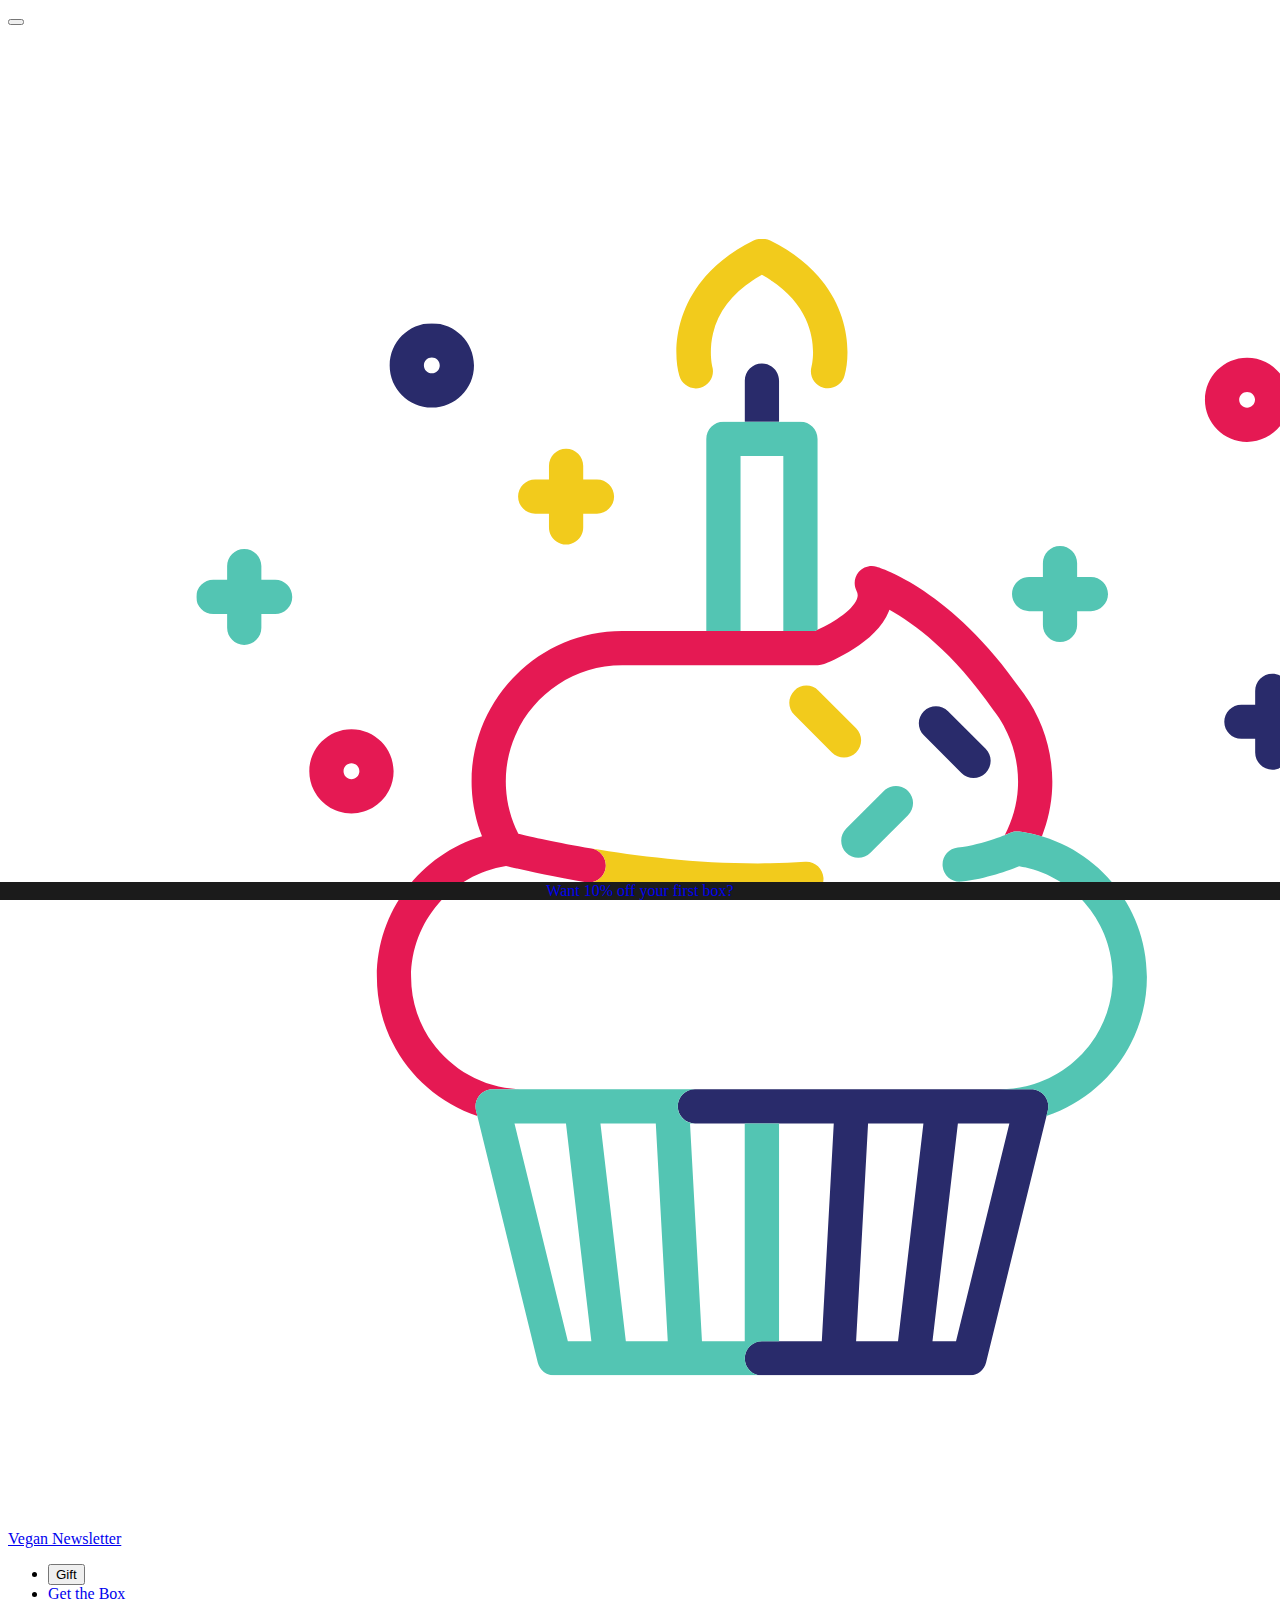
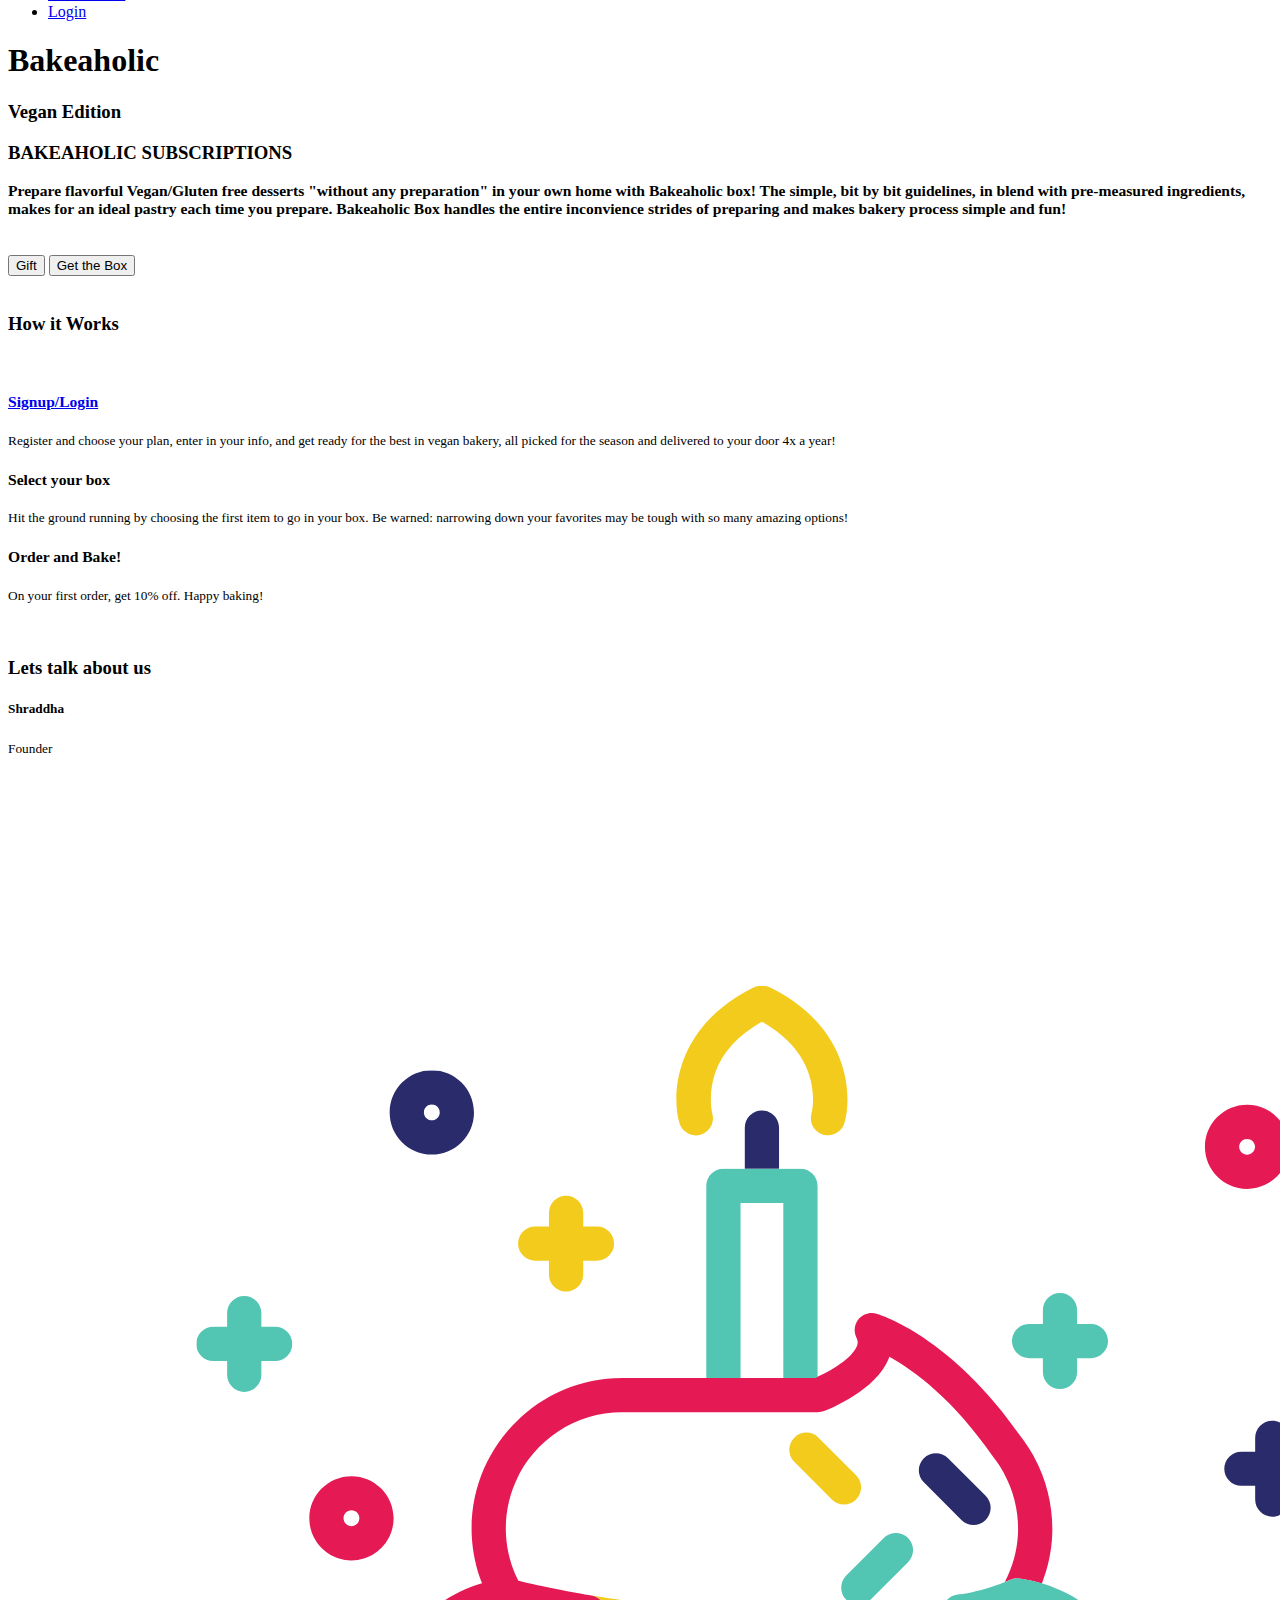
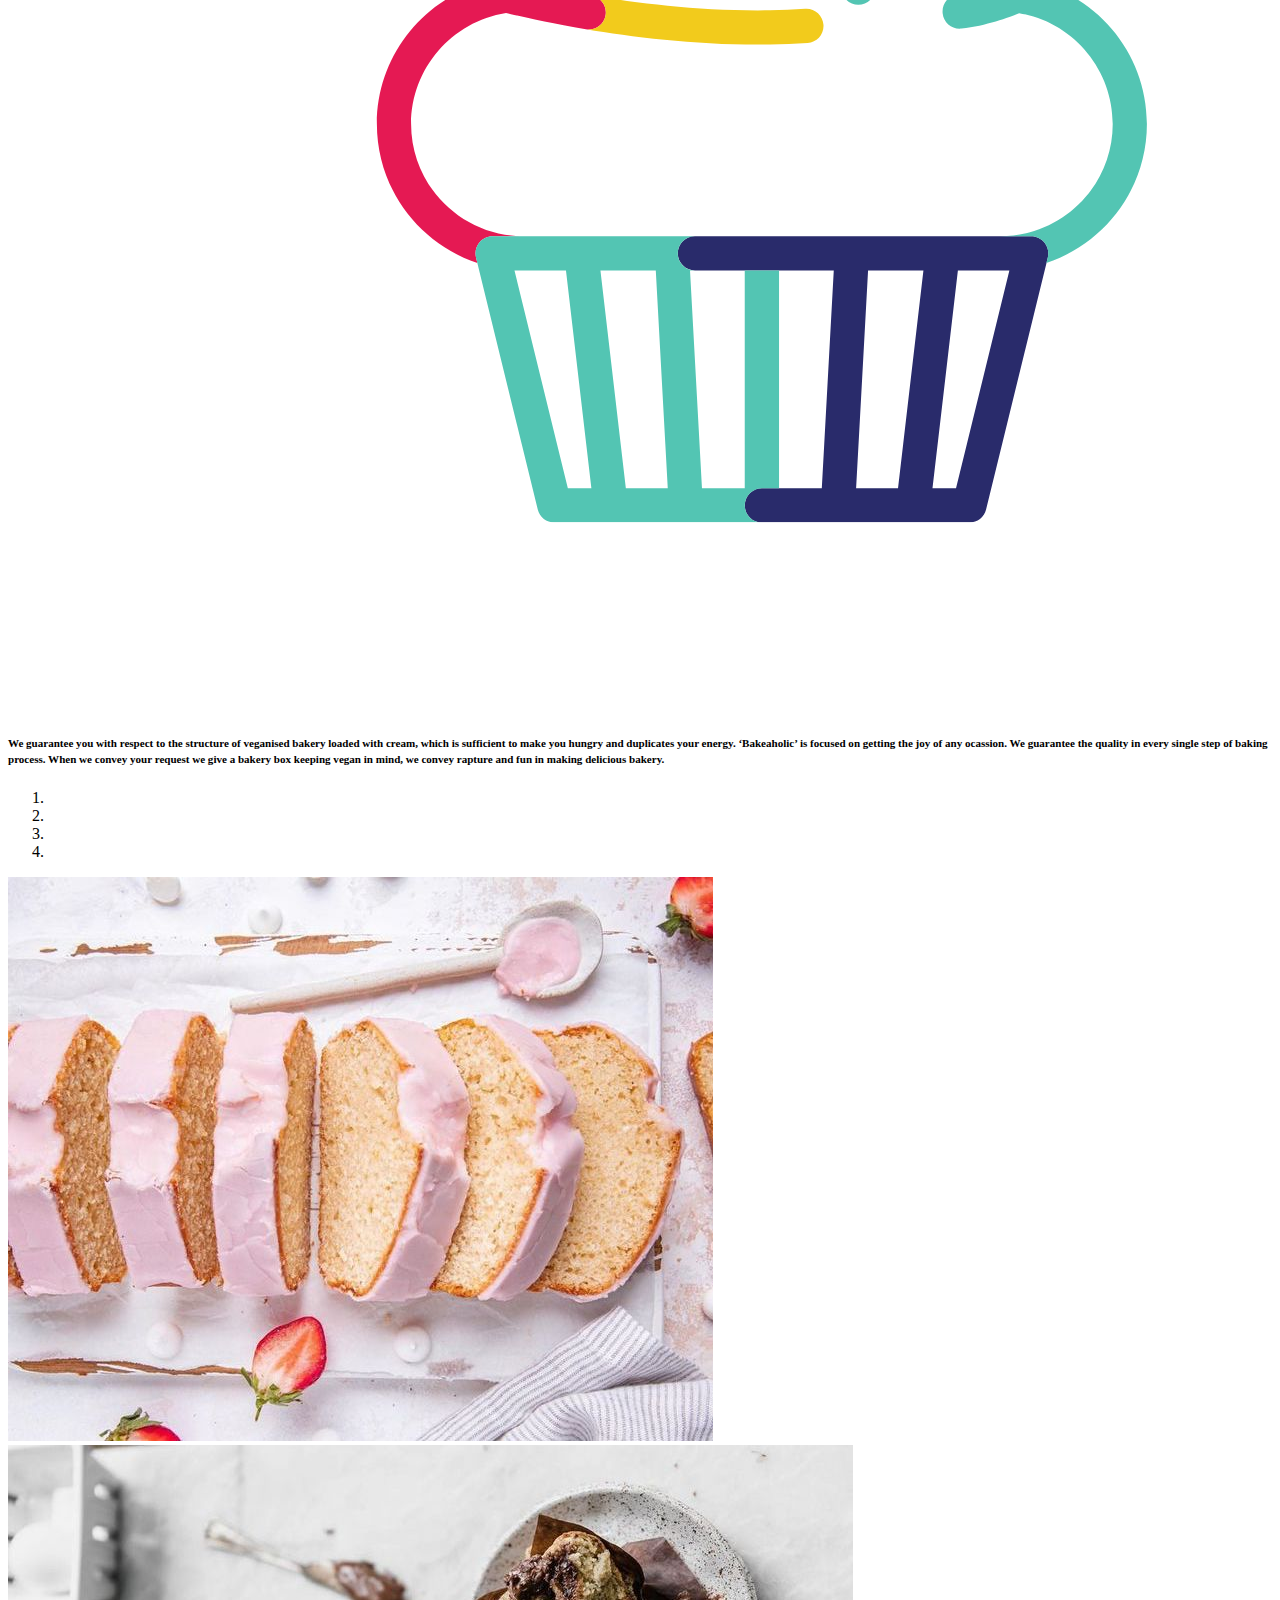
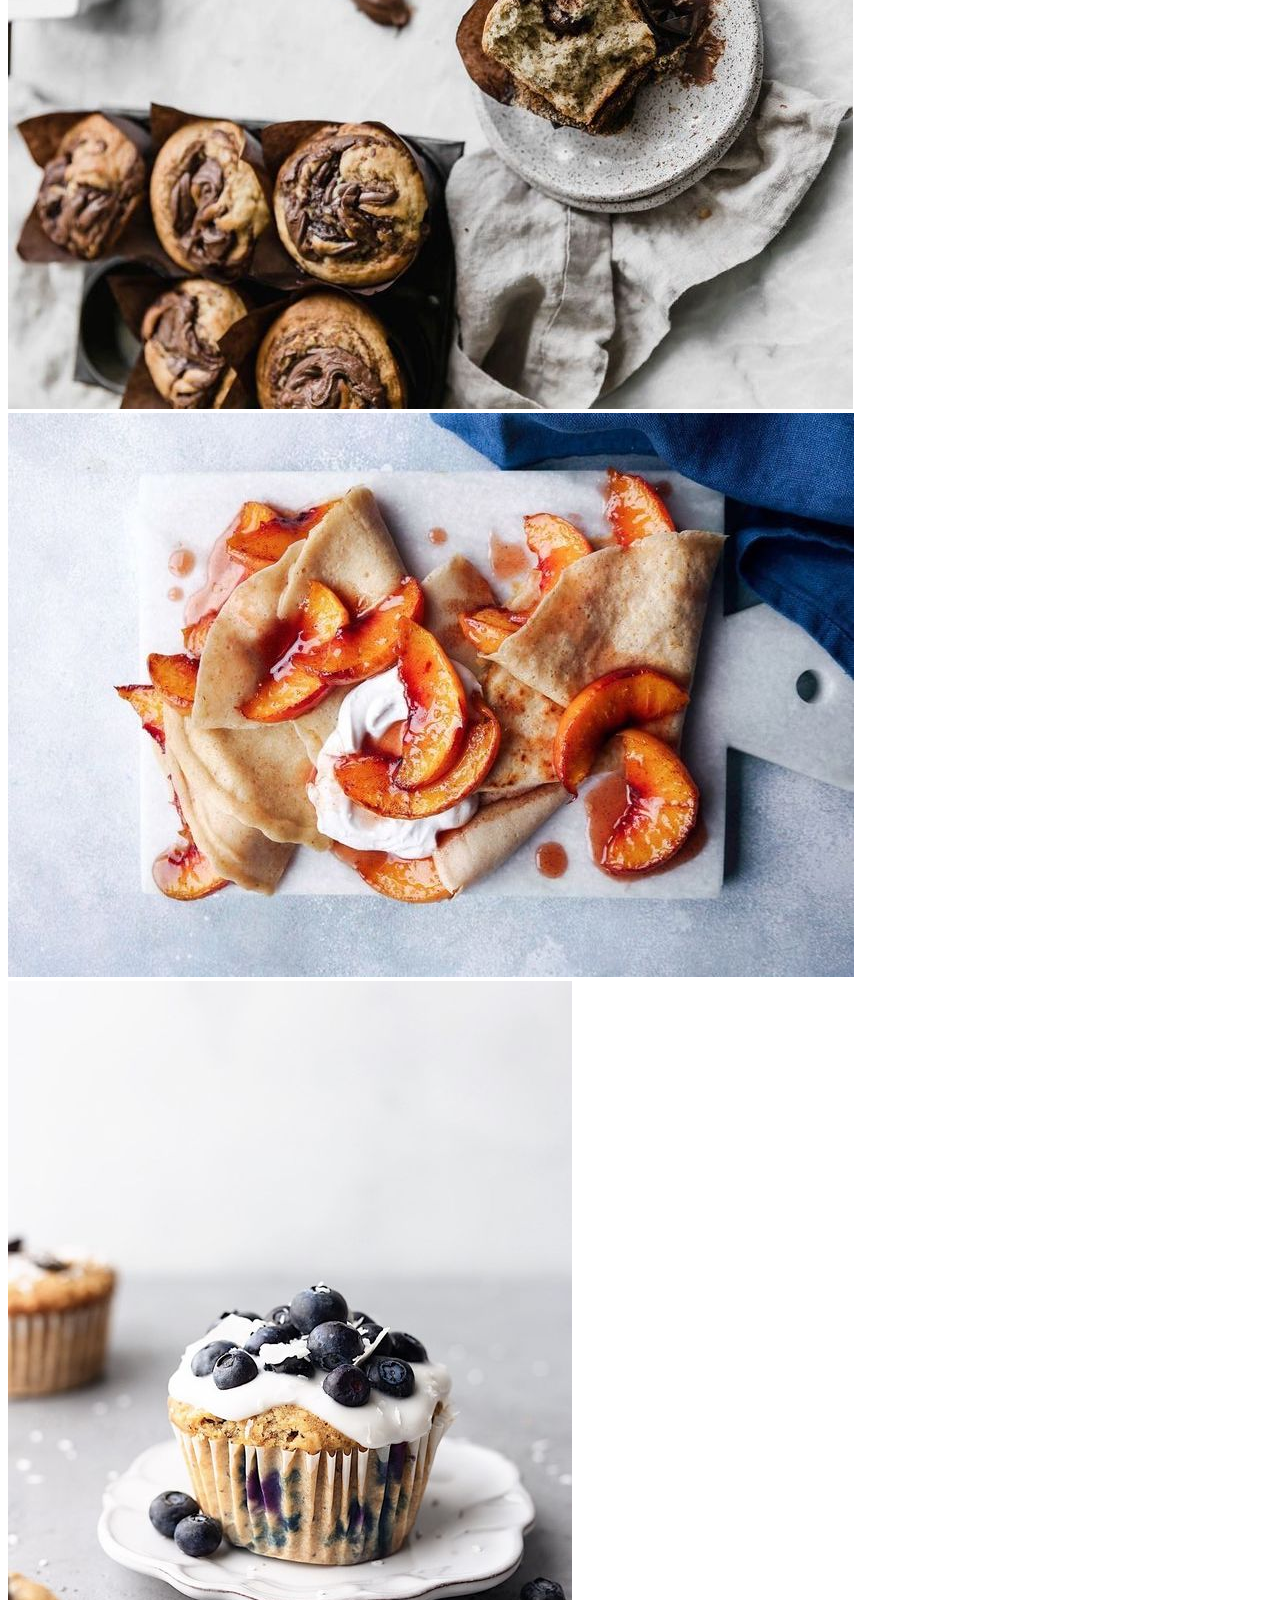
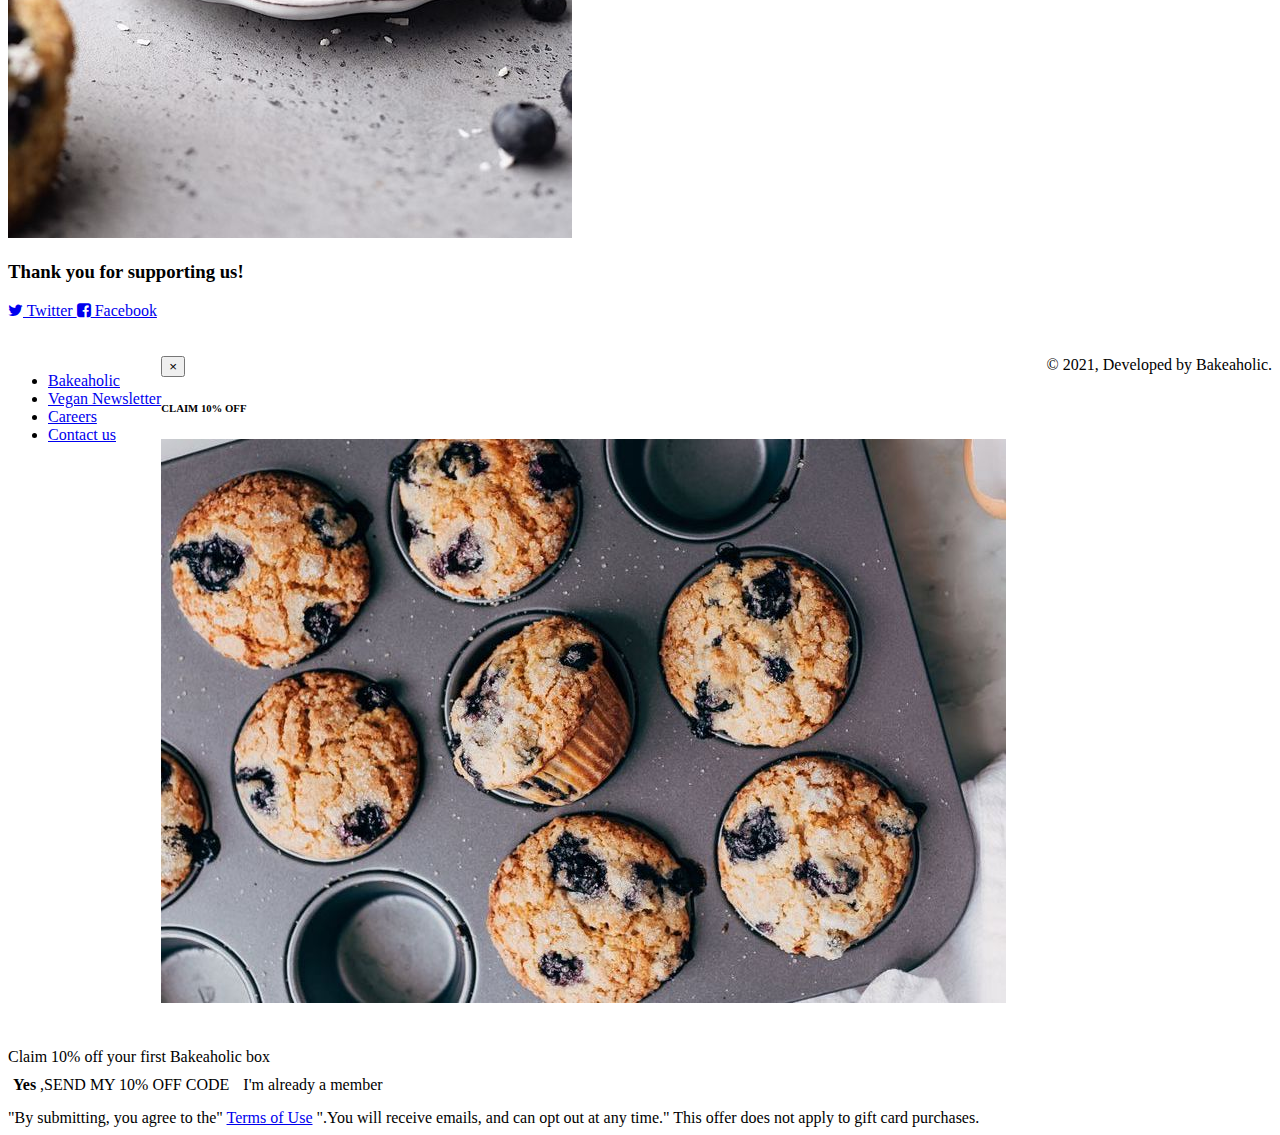
==== index.html @ 0c4b94f2 "files" ====
<!doctype html>
<html lang="en">
<head>
	<meta charset="utf-8" />

	<meta http-equiv="X-UA-Compatible" content="IE=edge,chrome=1" />

	<title>Bakeaholic</title>

	<meta content='width=device-width, initial-scale=1.0, maximum-scale=1.0, user-scalable=0' name='viewport' />
    <meta name="viewport" content="width=device-width" />

    <link href="../Home-page/bootstrap.css" rel="stylesheet" />
    <link href="../Home-page/bakeaholic-homepage.css" rel="stylesheet"/>
    <link href="../Home-page/demo.css" rel="stylesheet" />

    <!--     Fonts and icons     -->
    <link href="http://maxcdn.bootstrapcdn.com/font-awesome/4.2.0/css/font-awesome.min.css" rel="stylesheet">
    <link href='http://fonts.googleapis.com/css?family=Montserrat' rel='stylesheet' type='text/css'>
    <link href='http://fonts.googleapis.com/css?family=Open+Sans:400,300' rel='stylesheet' type='text/css'>

</head>
<body >
<nav class="navbar navbar-ct-transparent" role="navigation-demo" id="demo-navbar">
  <div class="container">
   
    <!-- Brand and toggle get grouped for better mobile display -->
    <div class="navbar-header">
      <button type="button" 
      
      class="navbar-toggle"  data-toggle="collapse" data-target="#navigation-example-2">
        <span class="sr-only">Toggle navigation</span>
        <span class="icon-bar"></span>
        <span class="icon-bar"></span>
        <span class="icon-bar"></span>
        
      </button>
      <a href="../bakeaholic/index_newsletter.html" >
    
           <div class="logo-container">
                <div class="logo">
                    <img src="../page-img/new_logo.png" alt="Bakeaholic Logo">
                </div>
                <div class="brand">
                    Vegan Newsletter
                </div>
            </div>
      </a>
    </div>

<!-- Collect the nav links, forms, and other content for toggling -->
    <div class="collapse navbar-collapse" id="navigation-example-2">
      <ul class="nav navbar-nav navbar-right">
          <li>
            <button href="#fakelink" class="btn btn-white">Gift</button>
          </li>
          <!-- <li>
            <a href="tutorial.html" class="btn btn-danger btn-simple">Tutorial</a>
          </li> -->
          <li>
            <a href="#fakellink" target="_blank" class="btn btn-danger btn-fill">Get the Box</a>
          </li>
          <li>
            <a href="../Login/register.html" class="btn btn-danger btn-simple ">Login</a>
          </li> 
       </ul>
    </div><!-- /.navbar-collapse -->
  </div><!-- /.container-->
</nav>


<div class="wrapper">
    <div class="demo-header demo-header-image">
            <div class="motto">
              <div class = "tittle container">
                <h1 class="title-uppercase">Bakeaholic</h1>
                <h3>Vegan Edition</h3>
            </div>
            </div>
    </div>

    <div class="main">
        <div class="section">
         <div class="container tim-container">
            <div class="tim-title">
                <h3>BAKEAHOLIC SUBSCRIPTIONS </h3>
            </div>
      

            <div id="buttons">
                    <div class="tim-title">
                      <h3>
                            <small> 
                              <p>
                                Prepare flavorful Vegan/Gluten free desserts "without any preparation" in your own home with Bakeaholic box! The simple, bit by bit guidelines, in blend with pre-measured ingredients, makes for an ideal pastry each time you prepare. Bakeaholic Box handles the entire inconvience strides of preparing and makes bakery process simple and fun!
                              </p>  </small> 
                        </h3>
                    </div>
                    <br>
                    <div class="container">
                            <button href="#fakelink" class="btn btn-white">Gift</button>
                            <button href="#fakelink" class="btn btn-fill btn-danger">Get the Box</button>
                          </div>
                  <br>
                    <div class="tim-title">
                        <h3>How it Works</h3>
                        <br>
                        <div class="how-steps container row">
                          <div class="how-step col-sm-8">
                              <div class="how-step1 howStepRegister"></div>
                              <h3> <small> <a class="login-link" href= "../Login/register.html">Signup/Login </a></small></h3>
                              <p> <small>
                            Register and choose your plan, enter in your info, and get ready for the best in vegan bakery, all picked for the season and delivered to your door 4x a year!
                              </small> </p>
                          </div>
                          <div class="how-step col-sm-8">
                              <div class="how-step2 howStepSelect"></div>
                              <h3> <small> Select your box </small></h3>
                              <p>
                                <small>
                            Hit the ground running by choosing the first item to go in your box. Be warned: narrowing down your favorites may be tough with so many amazing options!
                              </small>
                              </p>
                          </div>
                          <div class="how-step col-sm-8">
                              <div class="how-step3" id="howSteporder"></div>
                              <h3> <small> Order and Bake!</small></h3>
                              <p> <small>
                            On your first order, get 10% off. Happy baking!
                            </small>
                              </p>
                          </div>
    </div>
</div>
<br>
                     <div class="tim-title">
                        <h3>Lets talk about us</h3>
                    </div>
                    <div class=" container row">
                        <div class="col-xs-6  col-sm-3 col-md-2 col-md-offset-1">
                            <h5>Shraddha</h5>
                            <p class="text-center"> <small>Founder</small></p>
                            <img src="../page-img/new_logo.png" alt="Circle Image" class="img-circle img-no-padding img-responsive" >
                        </div>
                          <br clear="text-center">
                    </div>
                    <br>
                        <h5><small>We guarantee you with respect to the structure of veganised bakery loaded with cream, which is sufficient to make you hungry and duplicates your energy. ‘Bakeaholic’ is focused on getting the joy of any ocassion. We guarantee the quality in every single step of baking process. When we convey your request we give a bakery box keeping vegan in mind, we convey rapture and fun in making delicious bakery.</small></h5>
                        </div>
                    </div>
                    </div>
                    <div class="row">

                    </div>
                </div>
            </div>
        </div>
    </div> <!-- end main -->

    <div id="carousel">
        <div id="carousel-example-generic" class="carousel slide" data-ride="carousel">
        <div class="carousel slide" data-ride="carousel">

              <!-- Indicators -->
              <ol class="carousel-indicators">
                <li data-target="#carousel-example-generic" data-slide-to="0" class="active"></li>
                <li data-target="#carousel-example-generic" data-slide-to="1"></li>
                <li data-target="#carousel-example-generic" data-slide-to="2"></li>
                <li data-target="#carousel-example-generic" data-slide-to="3"></li>
              </ol>

              <!-- Wrapper for slides -->
              <div class="carousel-inner">
                <div class="item active">
                  <img src="../page-img/bake1.jpg" alt="Awesome Image">
                </div>
                <div class="item">
                  <img src="../page-img/bake2.jpg" alt="Awesome Image">
                </div>
                <div class="item">
                  <img src="../page-img/bake3.jpg" alt="Awesome Image">
                </div>
                <div class="item">
                  <img src="../page-img/bake5.jpg" alt="Awesome Image">
                </div>
                </div>
              
        </div>
    </div> <!-- end carousel -->

</div> <!-- end wrapper -->
                <div class="row sharing-area text-center">
                        <h3>Thank you for supporting us!</h3>
                        <a href="#" class="btn">
                            <i class="fa fa-twitter"></i>
                            Twitter
                        </a>
                        <a href="#" class="btn">
                            <i class="fa fa-facebook-square"></i>
                            Facebook
                       </a>
                       <br>
                       <br>
                </div>
            </div>
        </div>
    </div>
<br>
    <footer class="footer-demo section-dark">
    <div class="container">
        <nav class="pull-left">
            <ul>

                <li>
                    <a href="../Home-page/index.html">
                        Bakeaholic
                    </a>
                </li>
                <li>
                    <a href="../bakeaholic/index_newsletter.html">
                       Vegan Newsletter
                    </a>
                </li>
                <li>
                    <a href="../bakeaholic/about.html#career">
                        Careers
                    </a>
                </li>
                <li>
                  <a href="https://us1.list-manage.com/contact-form?u=476c5b2e8ae0ea8807f6688ec&form_id=edb6c39a6caf491627e9dfcc54cc8c6b">
                      Contact us
                  </a>
              </li>
            </ul>
        </nav>
        <div class="copyright pull-right">
            &copy; 2021, Developed by Bakeaholic.
        </div>
    </div>
</footer>
</div>
<!-- Modal -->

<div id="myModal" class="modal bakeaholic-modal" tabindex="-1" role="dialog"
style="padding-right: 15px;" >
<div class="modal-dialog" role="document">
  <div class= "modal-content vertical-align-center">
    <div class="modal-header">
      <button type="button" class="close" data-dismiss="modal">&times;</button>
      <h6>
        <span id ="modal-title"> CLAIM 10% OFF</span>
      </h6>
    </div>
    <div class="modal-body" style="padding: 0; padding-bottom: 15px;">
    <img id="modal-thumbnail-entry" class="modal-thumbnail" src="../page-img/modal_img.jpg"
    style="margin-bottom: 10px; display: none;" alt="CLAIM 10% OFF" 
    loading="lazy"> 
    <img class="modal-thumbnail-exit" class="modal-thumbnail" src="../page-img/modal_img.jpg"
    style="margin-bottom: 25px;" alt="CLAIM 10% OFF" loading="lazy"> 
    <p id="modal-description" style="margin-bottom: 10px;">Claim 10% off your first Bakeaholic box </p>
   <p id="modal-error" class="text-danger" style="display: none;"></p>
  <input id="email-input" type="text" name="email" placeholder="email address" style="width: 75%; margin: 5px; 
  display: none;">
      
  </input>
    <div>
      <a class="btn btn-primary" id="modal-entry-join" style="display: none; width: 75%; margin: 5px;">
      JOIN FOR FREE</a>
    </div>
    <a id="modal-entry-no" class="light-gray" style="display: none; margin: 10px; font-size: 13px;" 
    href="../Login/signup.html" >Just take me to the site</a>
    <a class="btn btn-primary" id="modal-exit-yes" style="margin: 5px;">
    <strong>Yes</strong>
    ,SEND MY 10% OFF CODE
  </a>
    <a class="btn btn-primary" id="modal-exit-no" style="margin: 5px;"> I'm already a member</a>
    <a class="btn btn-primary" id="modal-exit-submit" style="width: 75%; margin: 5px; display: none;">GET MY 10% OFF CODE</a>
     <a class="btn btn-primary" id="modal-exit-continue" style="display: none; margin: 5px;"> CONTINUE</a>
     <a class="btn btn-primary" id="modal-exit-sign-in" style="display: none; margin: 5px;" href="../Login/register.html">
    LOG IN</a>
</div>
<div class="modal-footer">
  "By submitting, you agree to the" 
  <a href="#fake" target="_blank" style="text-decoration: underline;">
  Terms of Use</a> 
  ".You will receive emails, and can opt out at any time."
  <span style="white-space: nowrap;">This offer does not apply to gift card purchases.</span>
</div>
  </div>
</div>
</div>
<div id="footer-discount" style="position: fixed; bottom: 0px; left: 0px; right: 0px; background-color: rgb(27, 27, 27); text-align: center;">  
  <a href="#myModal" id="footer-discount-link" class="white-link" style="width: 100%; height: 100%; text-decoration: none;">Want 10% off your first box?</a>
  
</div>
<script>
  // Get the modal
var modal = document.getElementById("myModal");

// Get the button that opens the modal
var btn = document.getElementById("footer-discount");

// Get the <span> element that closes the modal
var span = document.getElementsByClassName("close")[0];

// When the user clicks the button, open the modal 
btn.onclick = function() {
  modal.style.display = "block";
}

// When the user clicks on <span> (x), close the modal
span.onclick = function() {
  modal.style.display = "none";
}

// When the user clicks anywhere outside of the modal, close it
window.onclick = function(event) {
  if (event.target == modal) {
    modal.style.display = "none";
  }
}
</script>
</script>
</body>

  <script src="../js/jquery-1.10.2.js" type="text/javascript"></script>
	<script src="../js/jquery-ui-1.10.4.custom.min.js" type="text/javascript"></script>

	<script src="..js/bootstrap.js" type="text/javascript"></script>

	<!--  Plugins -->
  
	<script src="../js/bakeaholic-checkbox.js"></script>
	<script src="../js/bakeaholic-radio.js"></script>
	<script src="../js/bootstrap-select.js"></script>
	<script src="../js/bootstrap-datepicker.js"></script>

	<script src="../js/bakeaholic.js"></script>
</html>
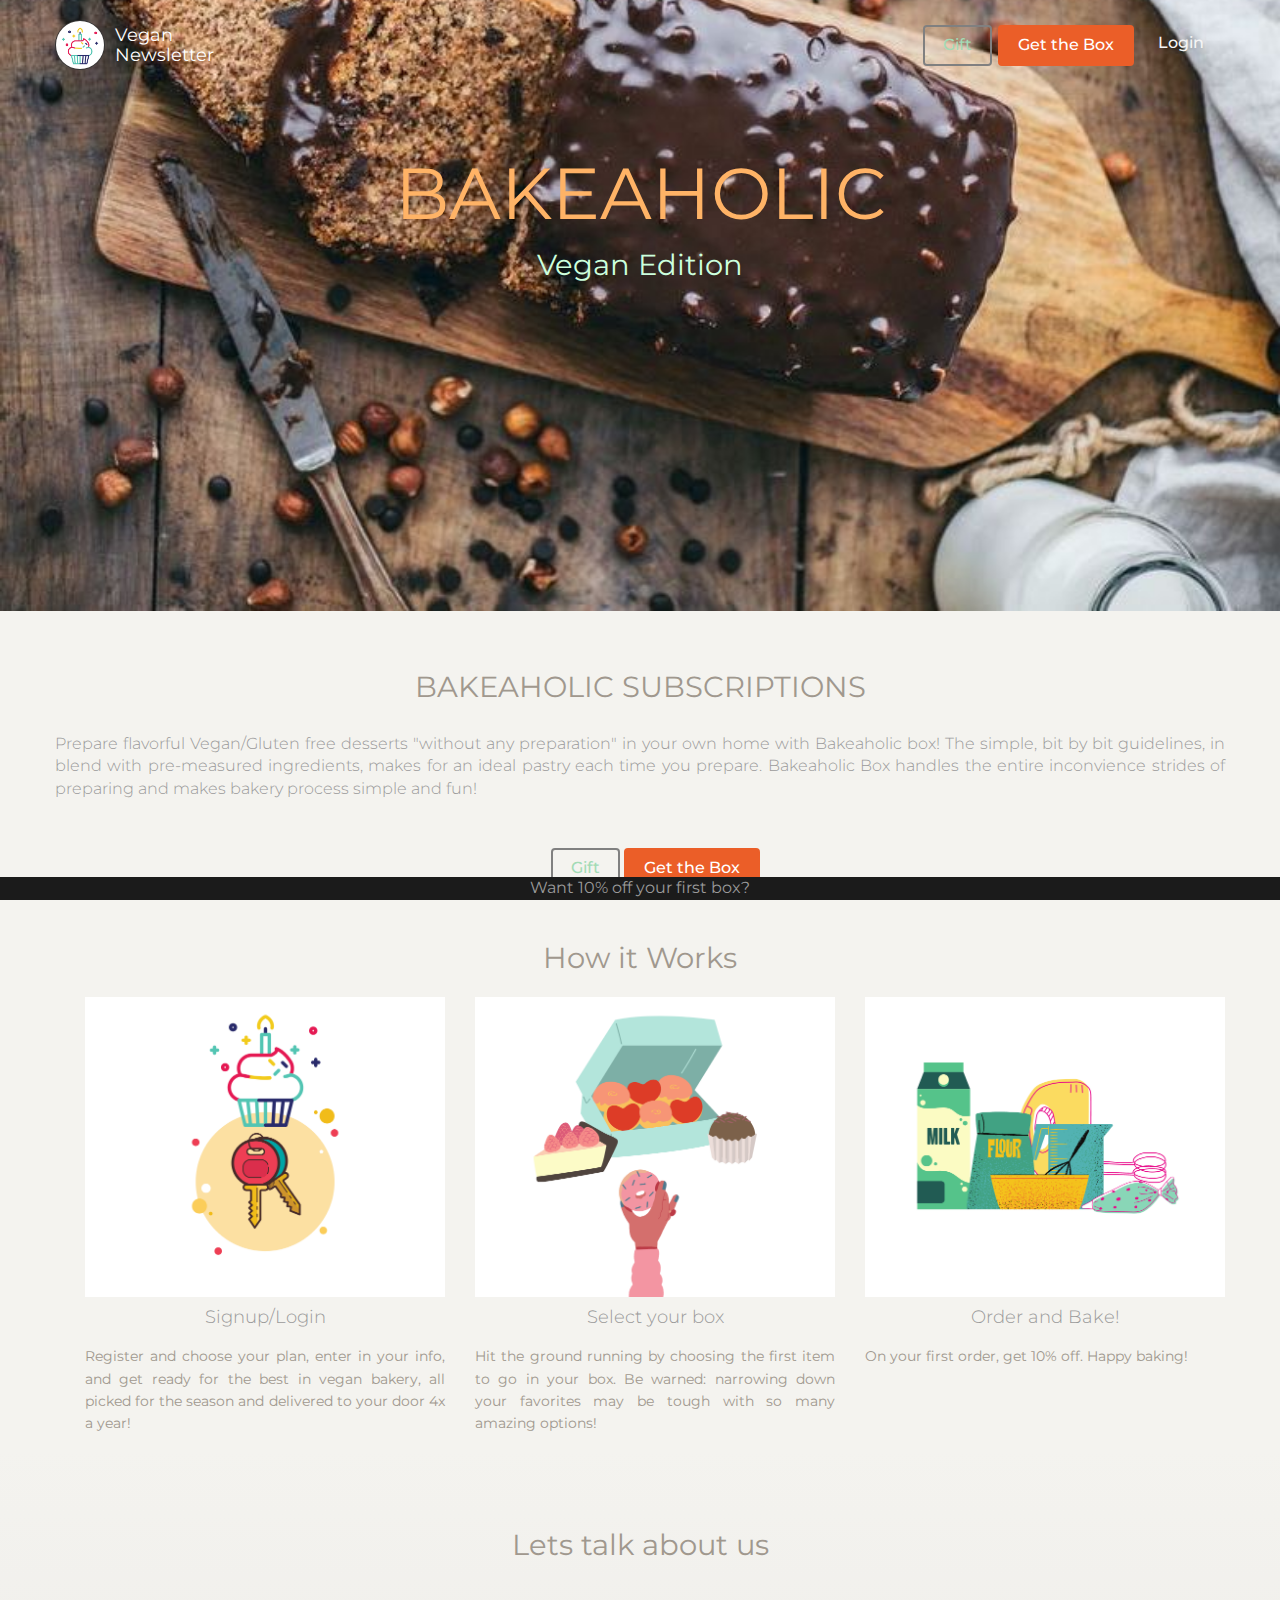
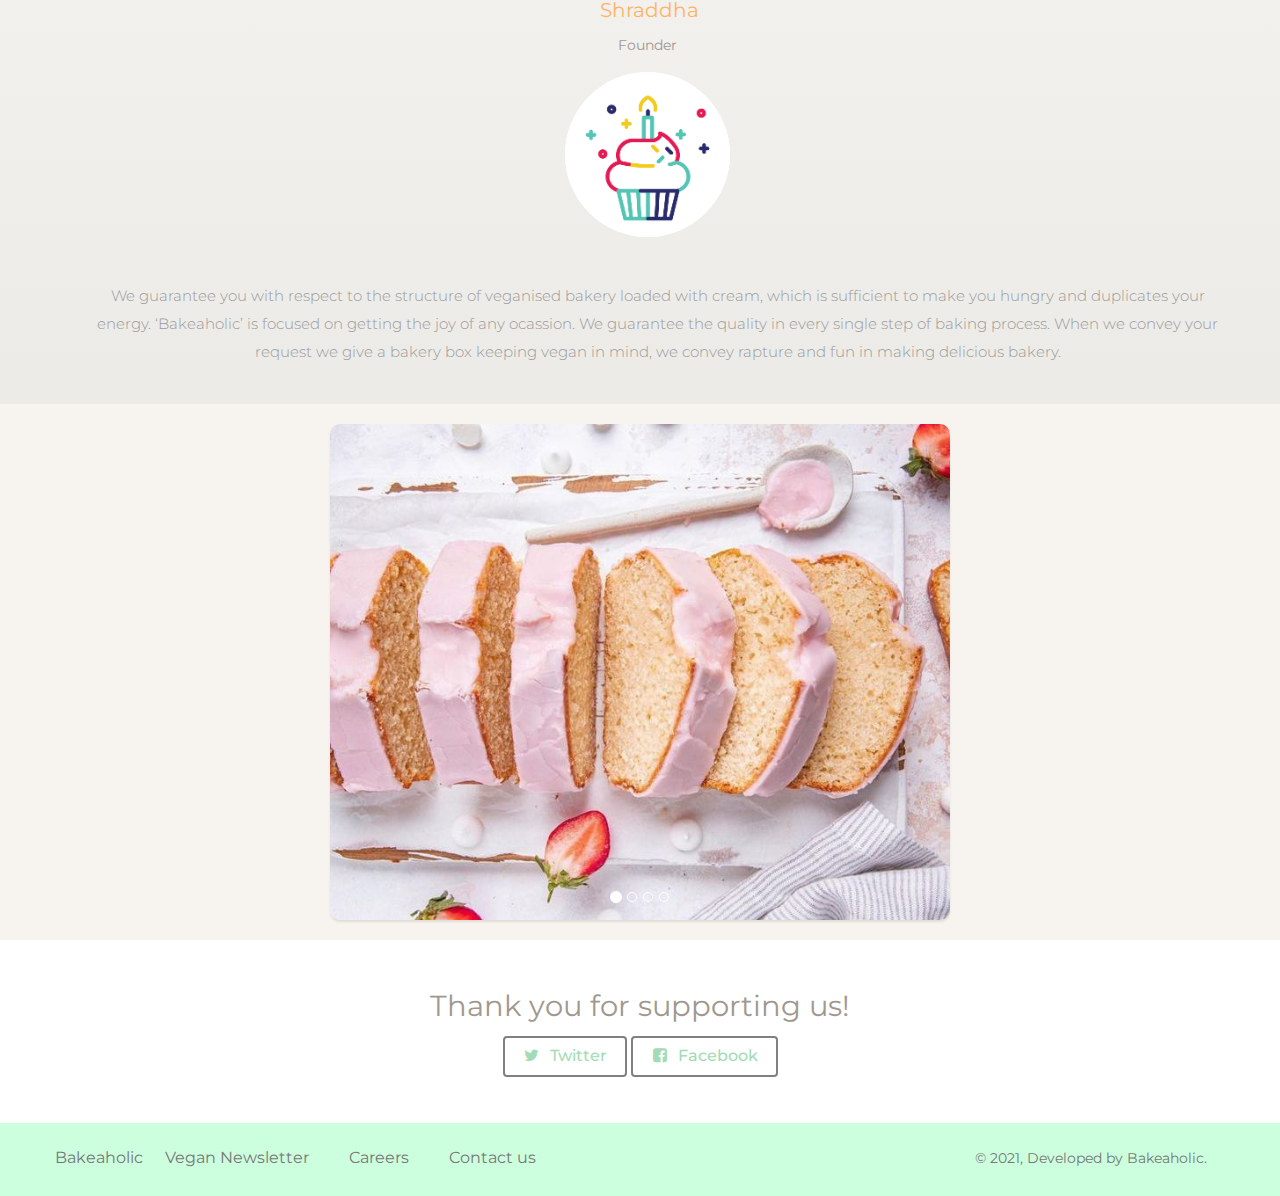
==== commit 0617cac1: "edited css link" ====
--- a/index.html
+++ b/index.html
@@ -10,9 +10,9 @@
 	<meta content='width=device-width, initial-scale=1.0, maximum-scale=1.0, user-scalable=0' name='viewport' />
     <meta name="viewport" content="width=device-width" />
 
-    <link href="../Home-page/bootstrap.css" rel="stylesheet" />
-    <link href="../Home-page/bakeaholic-homepage.css" rel="stylesheet"/>
-    <link href="../Home-page/demo.css" rel="stylesheet" />
+    <link href="../bootstrap.css" rel="stylesheet" />
+    <link href="../bakeaholic-homepage.css" rel="stylesheet"/>
+    <link href="../demo.css" rel="stylesheet" />
 
     <!--     Fonts and icons     -->
     <link href="http://maxcdn.bootstrapcdn.com/font-awesome/4.2.0/css/font-awesome.min.css" rel="stylesheet">
--- a/bakeaholic-homepage.css
+++ b/bakeaholic-homepage.css
@@ -0,0 +1,2703 @@
+
+h1, .h1, h2, .h2, h3, .h3, h4, .h4, h5, .h5, h6, .h6, p, .navbar, .brand, a, .td-name, td {
+  -moz-osx-font-smoothing: grayscale;
+  -webkit-font-smoothing: antialiased;
+  font-family: 'Montserrat', "Helvetica", Arial, sans-serif; }
+
+h1, .h1, h2, .h2, h3, .h3, h4, .h4 {
+  font-weight: 400;
+  margin: 30px 0 15px; }
+
+h1, .h1 {
+  font-size: 4.5em; }
+
+h2, .h2 {
+  font-size: 3em;
+  text-align: center; }
+
+h3, .h3 {
+  font-size: 1.825em;
+  margin: auto;
+  text-align: center right;
+  
+  
+}
+
+
+
+
+.how-step1 {
+  background-image: url(../page-img/login.png);
+}
+
+.how-step2 {
+  background-image: url(../page-img/selection.png);
+}
+
+.how-step3 {
+  background-image: url(../page-img/order.png);
+}
+
+h4, .h4 {
+  font-size: 1.5em;
+  font-weight: 600;
+  line-height: 1.2em; 
+}
+
+
+h5, .h5 {
+  font-size: 1.25em;
+  font-weight: 400;
+  line-height: 1.4em;
+  color: #ffb366;
+  float: left; 
+  padding-left: 35px;
+  
+ 
+}
+
+img, h5 small {
+align-items: flex-start;
+  
+}
+
+h5 small {
+  width: 45%;
+  text-align: center;
+}
+
+h6, .h6 {
+  font-size: 0.9em;
+  font-weight: 600;
+  text-transform: uppercase; }
+
+p {
+  font-size: 16px;
+  line-height: 1.4em;
+  text-align: justify; }
+
+h1 small, h2 small, h3 small, h4 small, h5 small, h6 small, .h1 small, .h2 small, .h3 small, .h4 small, .h5 small, .h6 small, h1 .small, h2 .small, h3 .small, h4 .small, h5 .small, h6 .small, .h1 .small, .h2 .small, .h3 .small, .h4 .small, .h5 .small, .h6 .small {
+  color: #9A9A9A;
+  font-weight: 300;
+  line-height: 1.4em; }
+
+h5 small {
+  margin : auto;
+  text-align : center;  
+
+}
+
+h1 small, h2 small, h3 small, h1 .small, h2 .small, h3 .small {
+  font-size: 60%; }
+
+.title-uppercase {
+  text-transform: uppercase;
+  margin-top: 20px;
+  cursor: pointer;
+  
+ }
+
+blockquote {
+  font-style: italic; }
+
+blockquote small {
+  font-style: normal; }
+
+.text-muted {
+  color: #DDDDDD;
+ }
+
+.text-danger, .text-danger:hover {
+  color: #B33C12 !important; 
+ }
+
+.glyphicon {
+  line-height: 1; }
+
+/*     General overwrite     */
+body {
+  color: #a0988e;
+  font-size: 16px;
+  font-family: 'Montserrat', "Helvetica", Arial, sans-serif; }
+
+a {
+  color:#9A9A9A ;
+  -webkit-transition: all 150ms linear;
+  -moz-transition: all 150ms linear;
+  -o-transition: all 150ms linear;
+  -ms-transition: all 150ms linear;
+  transition: all 150ms linear; 
+ 
+}
+
+  a:hover, a:focus {
+    color: #a3dbb6;
+    text-decoration: none;
+   }
+
+hr {
+  border-color: #F1EAE0; }
+
+.icon {
+  fill: #66615b; }
+
+.fa-base {
+  font-size: 1.25em !important; }
+
+a:focus, a:active,
+button::-moz-focus-inner,
+input[type="reset"]::-moz-focus-inner,
+input[type="button"]::-moz-focus-inner,
+input[type="submit"]::-moz-focus-inner,
+select::-moz-focus-inner,
+input[type="file"] > input[type="button"]::-moz-focus-inner {
+  outline: 0; }
+
+.ui-slider-handle:focus,
+.navbar-toggle {
+  outline: 0 !important; }
+
+/*           Animations              */
+.form-control,
+.input-group-addon,
+.tagsinput,
+.navbar,
+.navbar .alert {
+  -webkit-transition: all 300ms linear;
+  -moz-transition: all 300ms linear;
+  -o-transition: all 300ms linear;
+  -ms-transition: all 300ms linear;
+  transition: all 300ms linear; }
+
+.tagsinput .tag,
+.tagsinput-remove-link,
+.filter,
+.btn-hover,
+[data-toggle="collapse"] i {
+  -webkit-transition: all 150ms linear;
+  -moz-transition: all 150ms linear;
+  -o-transition: all 150ms linear;
+  -ms-transition: all 150ms linear;
+  transition: all 150ms linear; }
+
+.btn-morphing .fa,
+.btn-morphing .circle,
+.gsdk-collapse {
+  -webkit-transition: all 300ms linear;
+  -moz-transition: all 300ms linear;
+  -o-transition: all 300ms linear;
+  -ms-transition: all 300ms linear;
+  transition: all 300ms linear; }
+
+.fa {
+  width: 18px;
+  text-align: center; }
+
+.margin-top {
+  margin-top: 50px; }
+
+/*       CT colors          */
+.ct-blue,
+.checkbox-blue.checkbox.checked .second-icon,
+.checkbox-blue.checkbox.checked,
+.radio-blue.radio.checked .second-icon,
+.radio-blue.radio.checked {
+  color: #7A9E9F; }
+
+.ct-azure,
+.checkbox-azure.checkbox.checked .second-icon,
+.radio-azure.radio.checked .second-icon,
+.checkbox-azure.checkbox.checked,
+.radio-azure.radio.checked {
+  color: #68B3C8; }
+
+.ct-green,
+.checkbox-green.checkbox.checked .second-icon,
+.radio-green.radio.checked .second-icon,
+.checkbox-green.checkbox.checked,
+.radio-green.radio.checked {
+  color: #7AC29A; }
+
+.ct-orange,
+.checkbox-orange.checkbox.checked .second-icon,
+.radio-orange.radio.checked .second-icon,
+.checkbox-orange.checkbox.checked,
+.radio-orange.radio.checked {
+  color: #F3BB45; }
+
+.ct-red,
+.checkbox-red.checkbox.checked .second-icon,
+.radio-red.radio.checked .second-icon,
+.checkbox-red.checkbox.checked,
+.radio-red.radio.checked {
+  color: #EB5E28; }
+
+input.ct-blue + span.switch-left,
+input.ct-blue + span + label + span.switch-right {
+  background-color: #7A9E9F; }
+
+input.ct-azure + span.switch-left,
+input.ct-azure + span + label + span.switch-right {
+  background-color: #68B3C8; }
+
+input.ct-green + span.switch-left,
+input.ct-green + span + label + span.switch-right {
+  background-color: #7AC29A; }
+
+input.ct-orange + span.switch-left,
+input.ct-orange + span + label + span.switch-right {
+  background-color: #F3BB45; }
+
+input.ct-red + span.switch-left,
+input.ct-red + span + label + span.switch-right {
+  background-color: #EB5E28; }
+
+.btn,
+.navbar .navbar-nav > li > a.btn {
+  box-sizing: border-box;
+  border-width: 2px;
+  background-color: transparent;
+  font-size: 16px;
+  font-weight: 500;
+  padding: 7px 18px;
+  border-color: grey;
+  color: #a3dbb6;
+  -webkit-transition: all 150ms linear;
+  -moz-transition: all 150ms linear;
+  -o-transition: all 150ms linear;
+  -ms-transition: all 150ms linear;
+  transition: all 150ms linear; }
+  .btn:hover, .btn:focus, .btn:active, .btn.active, .open > .btn.dropdown-toggle,
+  .navbar .navbar-nav > li > a.btn:hover,
+  .navbar .navbar-nav > li > a.btn:focus,
+  .navbar .navbar-nav > li > a.btn:active,
+  .navbar .navbar-nav > li > a.btn.active, .open >
+  .navbar .navbar-nav > li > a.btn.dropdown-toggle {
+    background-color: #66615B;
+    color: rgba(255, 255, 255, 0.7);
+    border-color: #66615B; }
+    .btn:hover .caret, .btn:focus .caret, .btn:active .caret, .btn.active .caret, .open > .btn.dropdown-toggle .caret,
+    .navbar .navbar-nav > li > a.btn:hover .caret,
+    .navbar .navbar-nav > li > a.btn:focus .caret,
+    .navbar .navbar-nav > li > a.btn:active .caret,
+    .navbar .navbar-nav > li > a.btn.active .caret, .open >
+    .navbar .navbar-nav > li > a.btn.dropdown-toggle .caret {
+      border-top-color: rgba(255, 255, 255, 0.7); }
+  .btn.disabled, .btn.disabled:hover, .btn.disabled:focus, .btn.disabled.focus, .btn.disabled:active, .btn.disabled.active, .btn:disabled, .btn:disabled:hover, .btn:disabled:focus, .btn:disabled.focus, .btn:disabled:active, .btn:disabled.active, .btn[disabled], .btn[disabled]:hover, .btn[disabled]:focus, .btn[disabled].focus, .btn[disabled]:active, .btn[disabled].active, fieldset[disabled] .btn, fieldset[disabled] .btn:hover, fieldset[disabled] .btn:focus, fieldset[disabled] .btn.focus, fieldset[disabled] .btn:active, fieldset[disabled] .btn.active,
+  .navbar .navbar-nav > li > a.btn.disabled,
+  .navbar .navbar-nav > li > a.btn.disabled:hover,
+  .navbar .navbar-nav > li > a.btn.disabled:focus,
+  .navbar .navbar-nav > li > a.btn.disabled.focus,
+  .navbar .navbar-nav > li > a.btn.disabled:active,
+  .navbar .navbar-nav > li > a.btn.disabled.active,
+  .navbar .navbar-nav > li > a.btn:disabled,
+  .navbar .navbar-nav > li > a.btn:disabled:hover,
+  .navbar .navbar-nav > li > a.btn:disabled:focus,
+  .navbar .navbar-nav > li > a.btn:disabled.focus,
+  .navbar .navbar-nav > li > a.btn:disabled:active,
+  .navbar .navbar-nav > li > a.btn:disabled.active,
+  .navbar .navbar-nav > li > a.btn[disabled],
+  .navbar .navbar-nav > li > a.btn[disabled]:hover,
+  .navbar .navbar-nav > li > a.btn[disabled]:focus,
+  .navbar .navbar-nav > li > a.btn[disabled].focus,
+  .navbar .navbar-nav > li > a.btn[disabled]:active,
+  .navbar .navbar-nav > li > a.btn[disabled].active, fieldset[disabled]
+  .navbar .navbar-nav > li > a.btn, fieldset[disabled]
+  .navbar .navbar-nav > li > a.btn:hover, fieldset[disabled]
+  .navbar .navbar-nav > li > a.btn:focus, fieldset[disabled]
+  .navbar .navbar-nav > li > a.btn.focus, fieldset[disabled]
+  .navbar .navbar-nav > li > a.btn:active, fieldset[disabled]
+  .navbar .navbar-nav > li > a.btn.active {
+    background-color: transparent;
+    border-color: #66615B; }
+  .btn.btn-fill,
+  .navbar .navbar-nav > li > a.btn.btn-fill {
+    color: #FFFFFF;
+    background-color: #66615B;
+    opacity: 1;
+    filter: alpha(opacity=100); }
+    .btn.btn-fill:hover, .btn.btn-fill:focus, .btn.btn-fill:active, .btn.btn-fill.active, .open > .btn.btn-fill.dropdown-toggle,
+    .navbar .navbar-nav > li > a.btn.btn-fill:hover,
+    .navbar .navbar-nav > li > a.btn.btn-fill:focus,
+    .navbar .navbar-nav > li > a.btn.btn-fill:active,
+    .navbar .navbar-nav > li > a.btn.btn-fill.active, .open >
+    .navbar .navbar-nav > li > a.btn.btn-fill.dropdown-toggle {
+      background-color: #403D39;
+      color: #FFFFFF;
+      border-color: #403D39; }
+    .btn.btn-fill .caret,
+    .navbar .navbar-nav > li > a.btn.btn-fill .caret {
+      border-top-color: #FFFFFF; }
+  .btn.btn-simple:hover, .btn.btn-simple:focus, .btn.btn-simple:active, .btn.btn-simple.active, .open > .btn.btn-simple.dropdown-toggle,
+  .navbar .navbar-nav > li > a.btn.btn-simple:hover,
+  .navbar .navbar-nav > li > a.btn.btn-simple:focus,
+  .navbar .navbar-nav > li > a.btn.btn-simple:active,
+  .navbar .navbar-nav > li > a.btn.btn-simple.active, .open >
+  .navbar .navbar-nav > li > a.btn.btn-simple.dropdown-toggle {
+    background-color: transparent;
+    color: #403D39; }
+  .btn.btn-simple .caret,
+  .navbar .navbar-nav > li > a.btn.btn-simple .caret {
+    border-top-color: #FFFFFF; }
+  .btn .caret,
+  .navbar .navbar-nav > li > a.btn .caret {
+    border-top-color: #66615B; }
+  .btn:hover, .btn:focus,
+  .navbar .navbar-nav > li > a.btn:hover,
+  .navbar .navbar-nav > li > a.btn:focus {
+    outline: 0 !important; }
+  .btn:active, .btn.active, .open > .btn.dropdown-toggle,
+  .navbar .navbar-nav > li > a.btn:active,
+  .navbar .navbar-nav > li > a.btn.active, .open >
+  .navbar .navbar-nav > li > a.btn.dropdown-toggle {
+    -webkit-box-shadow: none;
+    box-shadow: none;
+    outline: 0 !important; }
+  .btn.btn-icon,
+  .navbar .navbar-nav > li > a.btn.btn-icon {
+    padding: 7px; }
+  .btn i,
+  .navbar .navbar-nav > li > a.btn i {
+    margin-right: 5px; }
+
+.btn-group .btn + .btn,
+.btn-group .btn + .btn-group,
+.btn-group .btn-group + .btn,
+.btn-group .btn-group + .btn-group {
+  margin-left: -2px; }
+
+.navbar .navbar-nav > li > a.btn-primary, .btn-primary {
+  border-color: #a3dbb6;
+  color: #a3dbb6; }
+  .navbar .navbar-nav > li > a.btn-primary:hover, .navbar .navbar-nav > li > a.btn-primary:focus, .navbar .navbar-nav > li > a.btn-primary:active, .navbar .navbar-nav > li > a.btn-primary.active, .open > .navbar .navbar-nav > li > a.btn-primary.dropdown-toggle, .btn-primary:hover, .btn-primary:focus, .btn-primary:active, .btn-primary.active, .open > .btn-primary.dropdown-toggle {
+    background-color: #7A9E9F;
+    color: rgba(255, 255, 255, 0.7);
+    border-color: #7A9E9F; }
+    .navbar .navbar-nav > li > a.btn-primary:hover .caret, .navbar .navbar-nav > li > a.btn-primary:focus .caret, .navbar .navbar-nav > li > a.btn-primary:active .caret, .navbar .navbar-nav > li > a.btn-primary.active .caret, .open > .navbar .navbar-nav > li > a.btn-primary.dropdown-toggle .caret, .btn-primary:hover .caret, .btn-primary:focus .caret, .btn-primary:active .caret, .btn-primary.active .caret, .open > .btn-primary.dropdown-toggle .caret {
+      border-top-color: rgba(255, 255, 255, 0.7); }
+  .navbar .navbar-nav > li > a.btn-primary.disabled, .navbar .navbar-nav > li > a.btn-primary.disabled:hover, .navbar .navbar-nav > li > a.btn-primary.disabled:focus, .navbar .navbar-nav > li > a.btn-primary.disabled.focus, .navbar .navbar-nav > li > a.btn-primary.disabled:active, .navbar .navbar-nav > li > a.btn-primary.disabled.active, .navbar .navbar-nav > li > a.btn-primary:disabled, .navbar .navbar-nav > li > a.btn-primary:disabled:hover, .navbar .navbar-nav > li > a.btn-primary:disabled:focus, .navbar .navbar-nav > li > a.btn-primary:disabled.focus, .navbar .navbar-nav > li > a.btn-primary:disabled:active, .navbar .navbar-nav > li > a.btn-primary:disabled.active, .navbar .navbar-nav > li > a.btn-primary[disabled], .navbar .navbar-nav > li > a.btn-primary[disabled]:hover, .navbar .navbar-nav > li > a.btn-primary[disabled]:focus, .navbar .navbar-nav > li > a.btn-primary[disabled].focus, .navbar .navbar-nav > li > a.btn-primary[disabled]:active, .navbar .navbar-nav > li > a.btn-primary[disabled].active, fieldset[disabled] .navbar .navbar-nav > li > a.btn-primary, fieldset[disabled] .navbar .navbar-nav > li > a.btn-primary:hover, fieldset[disabled] .navbar .navbar-nav > li > a.btn-primary:focus, fieldset[disabled] .navbar .navbar-nav > li > a.btn-primary.focus, fieldset[disabled] .navbar .navbar-nav > li > a.btn-primary:active, fieldset[disabled] .navbar .navbar-nav > li > a.btn-primary.active, .btn-primary.disabled, .btn-primary.disabled:hover, .btn-primary.disabled:focus, .btn-primary.disabled.focus, .btn-primary.disabled:active, .btn-primary.disabled.active, .btn-primary:disabled, .btn-primary:disabled:hover, .btn-primary:disabled:focus, .btn-primary:disabled.focus, .btn-primary:disabled:active, .btn-primary:disabled.active, .btn-primary[disabled], .btn-primary[disabled]:hover, .btn-primary[disabled]:focus, .btn-primary[disabled].focus, .btn-primary[disabled]:active, .btn-primary[disabled].active, fieldset[disabled] .btn-primary, fieldset[disabled] .btn-primary:hover, fieldset[disabled] .btn-primary:focus, fieldset[disabled] .btn-primary.focus, fieldset[disabled] .btn-primary:active, fieldset[disabled] .btn-primary.active {
+    background-color: transparent;
+    border-color: #7A9E9F; }
+  .navbar .navbar-nav > li > a.btn-primary.btn-fill, .btn-primary.btn-fill {
+    color: #FFFFFF;
+    background-color: #7A9E9F;
+    opacity: 1;
+    filter: alpha(opacity=100); }
+    .navbar .navbar-nav > li > a.btn-primary.btn-fill:hover, .navbar .navbar-nav > li > a.btn-primary.btn-fill:focus, .navbar .navbar-nav > li > a.btn-primary.btn-fill:active, .navbar .navbar-nav > li > a.btn-primary.btn-fill.active, .open > .navbar .navbar-nav > li > a.btn-primary.btn-fill.dropdown-toggle, .btn-primary.btn-fill:hover, .btn-primary.btn-fill:focus, .btn-primary.btn-fill:active, .btn-primary.btn-fill.active, .open > .btn-primary.btn-fill.dropdown-toggle {
+      background-color: #427C89;
+      color: #FFFFFF;
+      border-color: #427C89; }
+    .navbar .navbar-nav > li > a.btn-primary.btn-fill .caret, .btn-primary.btn-fill .caret {
+      border-top-color: #FFFFFF; }
+  .navbar .navbar-nav > li > a.btn-primary.btn-simple:hover, .navbar .navbar-nav > li > a.btn-primary.btn-simple:focus, .navbar .navbar-nav > li > a.btn-primary.btn-simple:active, .navbar .navbar-nav > li > a.btn-primary.btn-simple.active, .open > .navbar .navbar-nav > li > a.btn-primary.btn-simple.dropdown-toggle, .btn-primary.btn-simple:hover, .btn-primary.btn-simple:focus, .btn-primary.btn-simple:active, .btn-primary.btn-simple.active, .open > .btn-primary.btn-simple.dropdown-toggle {
+    background-color: transparent;
+    color: #427C89; }
+  .navbar .navbar-nav > li > a.btn-primary.btn-simple .caret, .btn-primary.btn-simple .caret {
+    border-top-color: #FFFFFF; }
+  .navbar .navbar-nav > li > a.btn-primary .caret, .btn-primary .caret {
+    border-top-color: #7A9E9F; }
+
+.navbar .navbar-nav > li > a.btn-success, .btn-success {
+  border-color: #7AC29A;
+  color: #7AC29A; }
+  .navbar .navbar-nav > li > a.btn-success:hover, .navbar .navbar-nav > li > a.btn-success:focus, .navbar .navbar-nav > li > a.btn-success:active, .navbar .navbar-nav > li > a.btn-success.active, .open > .navbar .navbar-nav > li > a.btn-success.dropdown-toggle, .btn-success:hover, .btn-success:focus, .btn-success:active, .btn-success.active, .open > .btn-success.dropdown-toggle {
+    background-color: #7AC29A;
+    color: rgba(255, 255, 255, 0.7);
+    border-color: #7AC29A; }
+    .navbar .navbar-nav > li > a.btn-success:hover .caret, .navbar .navbar-nav > li > a.btn-success:focus .caret, .navbar .navbar-nav > li > a.btn-success:active .caret, .navbar .navbar-nav > li > a.btn-success.active .caret, .open > .navbar .navbar-nav > li > a.btn-success.dropdown-toggle .caret, .btn-success:hover .caret, .btn-success:focus .caret, .btn-success:active .caret, .btn-success.active .caret, .open > .btn-success.dropdown-toggle .caret {
+      border-top-color: rgba(255, 255, 255, 0.7); }
+  .navbar .navbar-nav > li > a.btn-success.disabled, .navbar .navbar-nav > li > a.btn-success.disabled:hover, .navbar .navbar-nav > li > a.btn-success.disabled:focus, .navbar .navbar-nav > li > a.btn-success.disabled.focus, .navbar .navbar-nav > li > a.btn-success.disabled:active, .navbar .navbar-nav > li > a.btn-success.disabled.active, .navbar .navbar-nav > li > a.btn-success:disabled, .navbar .navbar-nav > li > a.btn-success:disabled:hover, .navbar .navbar-nav > li > a.btn-success:disabled:focus, .navbar .navbar-nav > li > a.btn-success:disabled.focus, .navbar .navbar-nav > li > a.btn-success:disabled:active, .navbar .navbar-nav > li > a.btn-success:disabled.active, .navbar .navbar-nav > li > a.btn-success[disabled], .navbar .navbar-nav > li > a.btn-success[disabled]:hover, .navbar .navbar-nav > li > a.btn-success[disabled]:focus, .navbar .navbar-nav > li > a.btn-success[disabled].focus, .navbar .navbar-nav > li > a.btn-success[disabled]:active, .navbar .navbar-nav > li > a.btn-success[disabled].active, fieldset[disabled] .navbar .navbar-nav > li > a.btn-success, fieldset[disabled] .navbar .navbar-nav > li > a.btn-success:hover, fieldset[disabled] .navbar .navbar-nav > li > a.btn-success:focus, fieldset[disabled] .navbar .navbar-nav > li > a.btn-success.focus, fieldset[disabled] .navbar .navbar-nav > li > a.btn-success:active, fieldset[disabled] .navbar .navbar-nav > li > a.btn-success.active, .btn-success.disabled, .btn-success.disabled:hover, .btn-success.disabled:focus, .btn-success.disabled.focus, .btn-success.disabled:active, .btn-success.disabled.active, .btn-success:disabled, .btn-success:disabled:hover, .btn-success:disabled:focus, .btn-success:disabled.focus, .btn-success:disabled:active, .btn-success:disabled.active, .btn-success[disabled], .btn-success[disabled]:hover, .btn-success[disabled]:focus, .btn-success[disabled].focus, .btn-success[disabled]:active, .btn-success[disabled].active, fieldset[disabled] .btn-success, fieldset[disabled] .btn-success:hover, fieldset[disabled] .btn-success:focus, fieldset[disabled] .btn-success.focus, fieldset[disabled] .btn-success:active, fieldset[disabled] .btn-success.active {
+    background-color: transparent;
+    border-color: #7AC29A; }
+  .navbar .navbar-nav > li > a.btn-success.btn-fill, .btn-success.btn-fill {
+    color: #FFFFFF;
+    background-color: #7AC29A;
+    opacity: 1;
+    filter: alpha(opacity=100); }
+    .navbar .navbar-nav > li > a.btn-success.btn-fill:hover, .navbar .navbar-nav > li > a.btn-success.btn-fill:focus, .navbar .navbar-nav > li > a.btn-success.btn-fill:active, .navbar .navbar-nav > li > a.btn-success.btn-fill.active, .open > .navbar .navbar-nav > li > a.btn-success.btn-fill.dropdown-toggle, .btn-success.btn-fill:hover, .btn-success.btn-fill:focus, .btn-success.btn-fill:active, .btn-success.btn-fill.active, .open > .btn-success.btn-fill.dropdown-toggle {
+      background-color: #42A084;
+      color: #FFFFFF;
+      border-color: #42A084; }
+    .navbar .navbar-nav > li > a.btn-success.btn-fill .caret, .btn-success.btn-fill .caret {
+      border-top-color: #FFFFFF; }
+  .navbar .navbar-nav > li > a.btn-success.btn-simple:hover, .navbar .navbar-nav > li > a.btn-success.btn-simple:focus, .navbar .navbar-nav > li > a.btn-success.btn-simple:active, .navbar .navbar-nav > li > a.btn-success.btn-simple.active, .open > .navbar .navbar-nav > li > a.btn-success.btn-simple.dropdown-toggle, .btn-success.btn-simple:hover, .btn-success.btn-simple:focus, .btn-success.btn-simple:active, .btn-success.btn-simple.active, .open > .btn-success.btn-simple.dropdown-toggle {
+    background-color: transparent;
+    color: #42A084; }
+  .navbar .navbar-nav > li > a.btn-success.btn-simple .caret, .btn-success.btn-simple .caret {
+    border-top-color: #FFFFFF; }
+  .navbar .navbar-nav > li > a.btn-success .caret, .btn-success .caret {
+    border-top-color: #7AC29A; }
+
+.navbar .navbar-nav > li > a.btn-info, .btn-info {
+  border-color: #68B3C8;
+  color: #68B3C8; }
+  .navbar .navbar-nav > li > a.btn-info:hover, .navbar .navbar-nav > li > a.btn-info:focus, .navbar .navbar-nav > li > a.btn-info:active, .navbar .navbar-nav > li > a.btn-info.active, .open > .navbar .navbar-nav > li > a.btn-info.dropdown-toggle, .btn-info:hover, .btn-info:focus, .btn-info:active, .btn-info.active, .open > .btn-info.dropdown-toggle {
+    background-color: #68B3C8;
+    color: rgba(255, 255, 255, 0.7);
+    border-color: #68B3C8; }
+    .navbar .navbar-nav > li > a.btn-info:hover .caret, .navbar .navbar-nav > li > a.btn-info:focus .caret, .navbar .navbar-nav > li > a.btn-info:active .caret, .navbar .navbar-nav > li > a.btn-info.active .caret, .open > .navbar .navbar-nav > li > a.btn-info.dropdown-toggle .caret, .btn-info:hover .caret, .btn-info:focus .caret, .btn-info:active .caret, .btn-info.active .caret, .open > .btn-info.dropdown-toggle .caret {
+      border-top-color: rgba(255, 255, 255, 0.7); }
+  .navbar .navbar-nav > li > a.btn-info.disabled, .navbar .navbar-nav > li > a.btn-info.disabled:hover, .navbar .navbar-nav > li > a.btn-info.disabled:focus, .navbar .navbar-nav > li > a.btn-info.disabled.focus, .navbar .navbar-nav > li > a.btn-info.disabled:active, .navbar .navbar-nav > li > a.btn-info.disabled.active, .navbar .navbar-nav > li > a.btn-info:disabled, .navbar .navbar-nav > li > a.btn-info:disabled:hover, .navbar .navbar-nav > li > a.btn-info:disabled:focus, .navbar .navbar-nav > li > a.btn-info:disabled.focus, .navbar .navbar-nav > li > a.btn-info:disabled:active, .navbar .navbar-nav > li > a.btn-info:disabled.active, .navbar .navbar-nav > li > a.btn-info[disabled], .navbar .navbar-nav > li > a.btn-info[disabled]:hover, .navbar .navbar-nav > li > a.btn-info[disabled]:focus, .navbar .navbar-nav > li > a.btn-info[disabled].focus, .navbar .navbar-nav > li > a.btn-info[disabled]:active, .navbar .navbar-nav > li > a.btn-info[disabled].active, fieldset[disabled] .navbar .navbar-nav > li > a.btn-info, fieldset[disabled] .navbar .navbar-nav > li > a.btn-info:hover, fieldset[disabled] .navbar .navbar-nav > li > a.btn-info:focus, fieldset[disabled] .navbar .navbar-nav > li > a.btn-info.focus, fieldset[disabled] .navbar .navbar-nav > li > a.btn-info:active, fieldset[disabled] .navbar .navbar-nav > li > a.btn-info.active, .btn-info.disabled, .btn-info.disabled:hover, .btn-info.disabled:focus, .btn-info.disabled.focus, .btn-info.disabled:active, .btn-info.disabled.active, .btn-info:disabled, .btn-info:disabled:hover, .btn-info:disabled:focus, .btn-info:disabled.focus, .btn-info:disabled:active, .btn-info:disabled.active, .btn-info[disabled], .btn-info[disabled]:hover, .btn-info[disabled]:focus, .btn-info[disabled].focus, .btn-info[disabled]:active, .btn-info[disabled].active, fieldset[disabled] .btn-info, fieldset[disabled] .btn-info:hover, fieldset[disabled] .btn-info:focus, fieldset[disabled] .btn-info.focus, fieldset[disabled] .btn-info:active, fieldset[disabled] .btn-info.active {
+    background-color: transparent;
+    border-color: #68B3C8; }
+  .navbar .navbar-nav > li > a.btn-info.btn-fill, .btn-info.btn-fill {
+    color: #FFFFFF;
+    background-color: #68B3C8;
+    opacity: 1;
+    filter: alpha(opacity=100); }
+    .navbar .navbar-nav > li > a.btn-info.btn-fill:hover, .navbar .navbar-nav > li > a.btn-info.btn-fill:focus, .navbar .navbar-nav > li > a.btn-info.btn-fill:active, .navbar .navbar-nav > li > a.btn-info.btn-fill.active, .open > .navbar .navbar-nav > li > a.btn-info.btn-fill.dropdown-toggle, .btn-info.btn-fill:hover, .btn-info.btn-fill:focus, .btn-info.btn-fill:active, .btn-info.btn-fill.active, .open > .btn-info.btn-fill.dropdown-toggle {
+      background-color: #3091B2;
+      color: #FFFFFF;
+      border-color: #3091B2; }
+    .navbar .navbar-nav > li > a.btn-info.btn-fill .caret, .btn-info.btn-fill .caret {
+      border-top-color: #FFFFFF; }
+  .navbar .navbar-nav > li > a.btn-info.btn-simple:hover, .navbar .navbar-nav > li > a.btn-info.btn-simple:focus, .navbar .navbar-nav > li > a.btn-info.btn-simple:active, .navbar .navbar-nav > li > a.btn-info.btn-simple.active, .open > .navbar .navbar-nav > li > a.btn-info.btn-simple.dropdown-toggle, .btn-info.btn-simple:hover, .btn-info.btn-simple:focus, .btn-info.btn-simple:active, .btn-info.btn-simple.active, .open > .btn-info.btn-simple.dropdown-toggle {
+    background-color: transparent;
+    color: #3091B2; }
+  .navbar .navbar-nav > li > a.btn-info.btn-simple .caret, .btn-info.btn-simple .caret {
+    border-top-color: #FFFFFF; }
+  .navbar .navbar-nav > li > a.btn-info .caret, .btn-info .caret {
+    border-top-color: #68B3C8; }
+
+.navbar .navbar-nav > li > a.btn-warning, .btn-warning {
+  border-color: #F3BB45;
+  color: #F3BB45; }
+  .navbar .navbar-nav > li > a.btn-warning:hover, .navbar .navbar-nav > li > a.btn-warning:focus, .navbar .navbar-nav > li > a.btn-warning:active, .navbar .navbar-nav > li > a.btn-warning.active, .open > .navbar .navbar-nav > li > a.btn-warning.dropdown-toggle, .btn-warning:hover, .btn-warning:focus, .btn-warning:active, .btn-warning.active, .open > .btn-warning.dropdown-toggle {
+    background-color: #F3BB45;
+    color: rgba(255, 255, 255, 0.7);
+    border-color: #F3BB45; }
+    .navbar .navbar-nav > li > a.btn-warning:hover .caret, .navbar .navbar-nav > li > a.btn-warning:focus .caret, .navbar .navbar-nav > li > a.btn-warning:active .caret, .navbar .navbar-nav > li > a.btn-warning.active .caret, .open > .navbar .navbar-nav > li > a.btn-warning.dropdown-toggle .caret, .btn-warning:hover .caret, .btn-warning:focus .caret, .btn-warning:active .caret, .btn-warning.active .caret, .open > .btn-warning.dropdown-toggle .caret {
+      border-top-color: rgba(255, 255, 255, 0.7); }
+  .navbar .navbar-nav > li > a.btn-warning.disabled, .navbar .navbar-nav > li > a.btn-warning.disabled:hover, .navbar .navbar-nav > li > a.btn-warning.disabled:focus, .navbar .navbar-nav > li > a.btn-warning.disabled.focus, .navbar .navbar-nav > li > a.btn-warning.disabled:active, .navbar .navbar-nav > li > a.btn-warning.disabled.active, .navbar .navbar-nav > li > a.btn-warning:disabled, .navbar .navbar-nav > li > a.btn-warning:disabled:hover, .navbar .navbar-nav > li > a.btn-warning:disabled:focus, .navbar .navbar-nav > li > a.btn-warning:disabled.focus, .navbar .navbar-nav > li > a.btn-warning:disabled:active, .navbar .navbar-nav > li > a.btn-warning:disabled.active, .navbar .navbar-nav > li > a.btn-warning[disabled], .navbar .navbar-nav > li > a.btn-warning[disabled]:hover, .navbar .navbar-nav > li > a.btn-warning[disabled]:focus, .navbar .navbar-nav > li > a.btn-warning[disabled].focus, .navbar .navbar-nav > li > a.btn-warning[disabled]:active, .navbar .navbar-nav > li > a.btn-warning[disabled].active, fieldset[disabled] .navbar .navbar-nav > li > a.btn-warning, fieldset[disabled] .navbar .navbar-nav > li > a.btn-warning:hover, fieldset[disabled] .navbar .navbar-nav > li > a.btn-warning:focus, fieldset[disabled] .navbar .navbar-nav > li > a.btn-warning.focus, fieldset[disabled] .navbar .navbar-nav > li > a.btn-warning:active, fieldset[disabled] .navbar .navbar-nav > li > a.btn-warning.active, .btn-warning.disabled, .btn-warning.disabled:hover, .btn-warning.disabled:focus, .btn-warning.disabled.focus, .btn-warning.disabled:active, .btn-warning.disabled.active, .btn-warning:disabled, .btn-warning:disabled:hover, .btn-warning:disabled:focus, .btn-warning:disabled.focus, .btn-warning:disabled:active, .btn-warning:disabled.active, .btn-warning[disabled], .btn-warning[disabled]:hover, .btn-warning[disabled]:focus, .btn-warning[disabled].focus, .btn-warning[disabled]:active, .btn-warning[disabled].active, fieldset[disabled] .btn-warning, fieldset[disabled] .btn-warning:hover, fieldset[disabled] .btn-warning:focus, fieldset[disabled] .btn-warning.focus, fieldset[disabled] .btn-warning:active, fieldset[disabled] .btn-warning.active {
+    background-color: transparent;
+    border-color: #F3BB45; }
+  .navbar .navbar-nav > li > a.btn-warning.btn-fill, .btn-warning.btn-fill {
+    color: #FFFFFF;
+    background-color: #F3BB45;
+    opacity: 1;
+    filter: alpha(opacity=100); }
+    .navbar .navbar-nav > li > a.btn-warning.btn-fill:hover, .navbar .navbar-nav > li > a.btn-warning.btn-fill:focus, .navbar .navbar-nav > li > a.btn-warning.btn-fill:active, .navbar .navbar-nav > li > a.btn-warning.btn-fill.active, .open > .navbar .navbar-nav > li > a.btn-warning.btn-fill.dropdown-toggle, .btn-warning.btn-fill:hover, .btn-warning.btn-fill:focus, .btn-warning.btn-fill:active, .btn-warning.btn-fill.active, .open > .btn-warning.btn-fill.dropdown-toggle {
+      background-color: #BB992F;
+      color: #FFFFFF;
+      border-color: #BB992F; }
+    .navbar .navbar-nav > li > a.btn-warning.btn-fill .caret, .btn-warning.btn-fill .caret {
+      border-top-color: #FFFFFF; }
+  .navbar .navbar-nav > li > a.btn-warning.btn-simple:hover, .navbar .navbar-nav > li > a.btn-warning.btn-simple:focus, .navbar .navbar-nav > li > a.btn-warning.btn-simple:active, .navbar .navbar-nav > li > a.btn-warning.btn-simple.active, .open > .navbar .navbar-nav > li > a.btn-warning.btn-simple.dropdown-toggle, .btn-warning.btn-simple:hover, .btn-warning.btn-simple:focus, .btn-warning.btn-simple:active, .btn-warning.btn-simple.active, .open > .btn-warning.btn-simple.dropdown-toggle {
+    background-color: transparent;
+    color: #BB992F; }
+  .navbar .navbar-nav > li > a.btn-warning.btn-simple .caret, .btn-warning.btn-simple .caret {
+    border-top-color: #FFFFFF; }
+  .navbar .navbar-nav > li > a.btn-warning .caret, .btn-warning .caret {
+    border-top-color: #F3BB45; }
+
+.navbar .navbar-nav > li > a.btn-danger, .btn-danger {
+  border-color: #EB5E28;
+  color: whitesmoke;
+   }
+
+  .navbar .navbar-nav > li > a.btn-danger:hover, .navbar .navbar-nav > li > a.btn-danger:focus, .navbar .navbar-nav > li > a.btn-danger:active, .navbar .navbar-nav > li > a.btn-danger.active, .open > .navbar .navbar-nav > li > a.btn-danger.dropdown-toggle, .btn-danger:hover, .btn-danger:focus, .btn-danger:active, .btn-danger.active, .open > .btn-danger.dropdown-toggle {
+    background-color: #EB5E28;
+    color: rgba(255, 255, 255, 0.7);
+    border-color: #EB5E28; }
+    .navbar .navbar-nav > li > a.btn-danger:hover .caret, .navbar .navbar-nav > li > a.btn-danger:focus .caret, .navbar .navbar-nav > li > a.btn-danger:active .caret, .navbar .navbar-nav > li > a.btn-danger.active .caret, .open > .navbar .navbar-nav > li > a.btn-danger.dropdown-toggle .caret, .btn-danger:hover .caret, .btn-danger:focus .caret, .btn-danger:active .caret, .btn-danger.active .caret, .open > .btn-danger.dropdown-toggle .caret {
+      border-top-color: rgba(255, 255, 255, 0.7); }
+  .navbar .navbar-nav > li > a.btn-danger.disabled, .navbar .navbar-nav > li > a.btn-danger.disabled:hover, .navbar .navbar-nav > li > a.btn-danger.disabled:focus, .navbar .navbar-nav > li > a.btn-danger.disabled.focus, .navbar .navbar-nav > li > a.btn-danger.disabled:active, .navbar .navbar-nav > li > a.btn-danger.disabled.active, .navbar .navbar-nav > li > a.btn-danger:disabled, .navbar .navbar-nav > li > a.btn-danger:disabled:hover, .navbar .navbar-nav > li > a.btn-danger:disabled:focus, .navbar .navbar-nav > li > a.btn-danger:disabled.focus, .navbar .navbar-nav > li > a.btn-danger:disabled:active, .navbar .navbar-nav > li > a.btn-danger:disabled.active, .navbar .navbar-nav > li > a.btn-danger[disabled], .navbar .navbar-nav > li > a.btn-danger[disabled]:hover, .navbar .navbar-nav > li > a.btn-danger[disabled]:focus, .navbar .navbar-nav > li > a.btn-danger[disabled].focus, .navbar .navbar-nav > li > a.btn-danger[disabled]:active, .navbar .navbar-nav > li > a.btn-danger[disabled].active, fieldset[disabled] .navbar .navbar-nav > li > a.btn-danger, fieldset[disabled] .navbar .navbar-nav > li > a.btn-danger:hover, fieldset[disabled] .navbar .navbar-nav > li > a.btn-danger:focus, fieldset[disabled] .navbar .navbar-nav > li > a.btn-danger.focus, fieldset[disabled] .navbar .navbar-nav > li > a.btn-danger:active, fieldset[disabled] .navbar .navbar-nav > li > a.btn-danger.active, .btn-danger.disabled, .btn-danger.disabled:hover, .btn-danger.disabled:focus, .btn-danger.disabled.focus, .btn-danger.disabled:active, .btn-danger.disabled.active, .btn-danger:disabled, .btn-danger:disabled:hover, .btn-danger:disabled:focus, .btn-danger:disabled.focus, .btn-danger:disabled:active, .btn-danger:disabled.active, .btn-danger[disabled], .btn-danger[disabled]:hover, .btn-danger[disabled]:focus, .btn-danger[disabled].focus, .btn-danger[disabled]:active, .btn-danger[disabled].active, fieldset[disabled] .btn-danger, fieldset[disabled] .btn-danger:hover, fieldset[disabled] .btn-danger:focus, fieldset[disabled] .btn-danger.focus, fieldset[disabled] .btn-danger:active, fieldset[disabled] .btn-danger.active {
+    background-color: transparent;
+    border-color: #EB5E28; }
+  .navbar .navbar-nav > li > a.btn-danger.btn-fill, .btn-danger.btn-fill {
+    color: #FFFFFF;
+    background-color: #EB5E28;
+    opacity: 1;
+    filter: alpha(opacity=100);
+   }
+    .navbar .navbar-nav > li > a.btn-danger.btn-fill:hover, .navbar .navbar-nav > li > a.btn-danger.btn-fill:focus, .navbar .navbar-nav > li > a.btn-danger.btn-fill:active, .navbar .navbar-nav > li > a.btn-danger.btn-fill.active, .open > .navbar .navbar-nav > li > a.btn-danger.btn-fill.dropdown-toggle, .btn-danger.btn-fill:hover, .btn-danger.btn-fill:focus, .btn-danger.btn-fill:active, .btn-danger.btn-fill.active, .open > .btn-danger.btn-fill.dropdown-toggle {
+      background-color: #B33C12;
+      color: #FFFFFF;
+      border-color: #B33C12; }
+    .navbar .navbar-nav > li > a.btn-danger.btn-fill .caret, .btn-danger.btn-fill .caret {
+      border-top-color: #FFFFFF; }
+  .navbar .navbar-nav > li > a.btn-danger.btn-simple:hover, .navbar .navbar-nav > li > a.btn-danger.btn-simple:focus, .navbar .navbar-nav > li > a.btn-danger.btn-simple:active, .navbar .navbar-nav > li > a.btn-danger.btn-simple.active, .open > .navbar .navbar-nav > li > a.btn-danger.btn-simple.dropdown-toggle, .btn-danger.btn-simple:hover, .btn-danger.btn-simple:focus, .btn-danger.btn-simple:active, .btn-danger.btn-simple.active, .open > .btn-danger.btn-simple.dropdown-toggle {
+    background-color: transparent;
+    color: #B33C12; }
+    
+  .navbar .navbar-nav > li > a.btn-danger.btn-simple .caret, .btn-danger.btn-simple .caret {
+    border-top-color: #FFFFFF; }
+  .navbar .navbar-nav > li > a.btn-danger .caret, .btn-danger .caret {
+    border-top-color: #EB5E28; }
+
+.btn-neutral {
+  border-color: #FFFFFF;
+  color: #FFFFFF;
+   }
+  .btn-neutral:hover, .btn-neutral:focus, .btn-neutral:active, .btn-neutral.active, .open > .btn-neutral.dropdown-toggle {
+    background-color: #FFFFFF;
+    color: rgba(255, 255, 255, 0.7);
+    border-color: #FFFFFF; }
+    .btn-neutral:hover .caret, .btn-neutral:focus .caret, .btn-neutral:active .caret, .btn-neutral.active .caret, .open > .btn-neutral.dropdown-toggle .caret {
+      border-top-color: rgba(255, 255, 255, 0.7); }
+  .btn-neutral.disabled, .btn-neutral.disabled:hover, .btn-neutral.disabled:focus, .btn-neutral.disabled.focus, .btn-neutral.disabled:active, .btn-neutral.disabled.active, .btn-neutral:disabled, .btn-neutral:disabled:hover, .btn-neutral:disabled:focus, .btn-neutral:disabled.focus, .btn-neutral:disabled:active, .btn-neutral:disabled.active, .btn-neutral[disabled], .btn-neutral[disabled]:hover, .btn-neutral[disabled]:focus, .btn-neutral[disabled].focus, .btn-neutral[disabled]:active, .btn-neutral[disabled].active, fieldset[disabled] .btn-neutral, fieldset[disabled] .btn-neutral:hover, fieldset[disabled] .btn-neutral:focus, fieldset[disabled] .btn-neutral.focus, fieldset[disabled] .btn-neutral:active, fieldset[disabled] .btn-neutral.active {
+    background-color: transparent;
+    border-color: #FFFFFF; }
+  .btn-neutral.btn-fill {
+    color: #FFFFFF;
+    background-color: #FFFFFF;
+    opacity: 1;
+    filter: alpha(opacity=100); }
+    .btn-neutral.btn-fill:hover, .btn-neutral.btn-fill:focus, .btn-neutral.btn-fill:active, .btn-neutral.btn-fill.active, .open > .btn-neutral.btn-fill.dropdown-toggle {
+      background-color: #FFFFFF;
+      color: #FFFFFF;
+      border-color: #FFFFFF; }
+    .btn-neutral.btn-fill .caret {
+      border-top-color: #FFFFFF; }
+  .btn-neutral.btn-simple:hover, .btn-neutral.btn-simple:focus, .btn-neutral.btn-simple:active, .btn-neutral.btn-simple.active, .open > .btn-neutral.btn-simple.dropdown-toggle {
+    background-color: transparent;
+    color: #FFFFFF; }
+  .btn-neutral.btn-simple .caret {
+    border-top-color: #FFFFFF; }
+  .btn-neutral .caret {
+    border-top-color: #FFFFFF; }
+  .btn-neutral:hover, .btn-neutral:focus {
+    color: #66615B; }
+  .btn-neutral:active, .btn-neutral.active, .open > .btn-neutral.dropdown-toggle {
+    background-color: #FFFFFF;
+    color: #66615B; }
+  .btn-neutral.btn-fill {
+    color: #66615B; }
+  .btn-neutral.btn-fill:hover, .btn-neutral.btn-fill:focus {
+    color: #403D39; }
+  .btn-neutral.btn-simple:active, .btn-neutral.btn-simple.active {
+    background-color: transparent; }
+
+.btn:disabled, .btn[disabled], .btn.disabled {
+  opacity: 0.5;
+  filter: alpha(opacity=50); }
+
+.btn-simple {
+  border: 0;
+  padding: 7px 18px; }
+  .btn-simple.btn-icon {
+    padding: 7px; }
+
+.btn-lg {
+  font-size: 20px;
+  border-radius: 50px;
+  /*    line-height: $line-height; */
+  padding: 11px 30px;
+  font-weight: 400; }
+  .btn-lg.btn-simple {
+    padding: 13px 30px; }
+
+.btn-sm {
+  font-size: 14px;
+  border-radius: 26px;
+  /*    line-height: $line-height; */
+  padding: 4px 10px; }
+  .btn-sm.btn-simple {
+    padding: 6px 10px; }
+
+.btn-xs {
+  font-size: 12px;
+  border-radius: 26px;
+  /*    line-height: $line-height; */
+  padding: 2px 5px; }
+  .btn-xs.btn-simple {
+    padding: 4px 5px; }
+
+.btn-wd {
+  min-width: 140px; }
+
+.btn-group.select {
+  width: 100%; }
+
+.btn-group.select .btn {
+  text-align: left; }
+
+.btn-group.select .caret {
+  position: absolute;
+  top: 50%;
+  margin-top: -1px;
+  right: 8px; }
+
+.form-control::-moz-placeholder {
+  color: #DDDDDD;
+  opacity: 1;
+  filter: alpha(opacity=100); }
+
+.form-control:-moz-placeholder {
+  color: #DDDDDD;
+  opacity: 1;
+  filter: alpha(opacity=100); }
+
+.form-control::-webkit-input-placeholder {
+  color: #DDDDDD;
+  opacity: 1;
+  filter: alpha(opacity=100); }
+
+.form-control:-ms-input-placeholder {
+  color: #DDDDDD;
+  opacity: 1;
+  filter: alpha(opacity=100); }
+
+.form-control {
+  background-color: #fffcf5;
+  border: medium none;
+  border-radius: 4px;
+  color: #66615b;
+  font-size: 16px;
+  transition: background-color 0.3s ease 0s;
+  padding: 7px 18px;
+  height: 40px;
+  -webkit-box-shadow: none;
+  box-shadow: none; }
+  .form-control:focus {
+    background-color: #FFFFFF;
+    -webkit-box-shadow: none;
+    box-shadow: none;
+    outline: 0 !important; }
+  .has-success .form-control, .has-error .form-control, .has-success .form-control:focus, .has-error .form-control:focus {
+    -webkit-box-shadow: none;
+    box-shadow: none; }
+  .has-success .form-control {
+    background-color: #ABF3CB;
+    color: #7AC29A; }
+  .has-success .form-control:focus {
+    background-color: #FFFFFF; }
+  .has-error .form-control {
+    background-color: #FFC0A4;
+    color: #EB5E28; }
+  .has-error .form-control:focus {
+    background-color: #FFFFFF; }
+  .form-control + .form-control-feedback {
+    border-radius: 6px;
+    font-size: 16px;
+    margin-top: -7px;
+    position: absolute;
+    right: 10px;
+    top: 50%;
+    vertical-align: middle; }
+  .open .form-control {
+    border-radius: 4px 4px 0 0;
+    border-bottom-color: transparent; }
+
+.input-lg {
+  height: 55px;
+  padding: 11px 30px; }
+
+.has-error .form-control-feedback, .has-error .control-label {
+  color: #EB5E28; }
+
+.has-success .form-control-feedback, .has-success .control-label {
+  color: #7AC29A; }
+
+.input-group-addon {
+  background-color: #fffcf5;
+  border: medium none;
+  border-radius: 4px; }
+  .has-success .input-group-addon, .has-error .input-group-addon {
+    background-color: #FFFFFF; }
+  .has-error .form-control:focus + .input-group-addon {
+    color: #EB5E28; }
+  .has-success .form-control:focus + .input-group-addon {
+    color: #7AC29A; }
+  .form-control:focus + .input-group-addon, .form-control:focus ~ .input-group-addon {
+    background-color: #FFFFFF; }
+
+.input-group .form-control:first-child,
+.input-group-addon:first-child,
+.input-group-btn:first-child > .dropdown-toggle,
+.input-group-btn:last-child > .btn:not(:last-child):not(.dropdown-toggle) {
+  border-right: 0 none; }
+
+.input-group .form-control:last-child,
+.input-group-addon:last-child,
+.input-group-btn:last-child > .dropdown-toggle,
+.input-group-btn:first-child > .btn:not(:first-child) {
+  border-left: 0 none; }
+
+.form-control[disabled], .form-control[readonly], fieldset[disabled] .form-control {
+  background-color: #E3E3E3;
+  color: #66615B;
+  cursor: not-allowed; }
+
+.input-group-btn .btn {
+  border-width: 1px;
+  padding: 9px 18px; }
+
+.input-group-btn .btn-default:not(.btn-fill) {
+  border-color: #DDDDDD; }
+
+.input-group-btn:last-child > .btn {
+  margin-left: 0; }
+
+textarea.form-control {
+  padding: 10px 18px; }
+
+.progress {
+  background-color: #DDDDDD;
+  border-radius: 3px;
+  box-shadow: none;
+  height: 8px; }
+
+.progress-thin {
+  height: 4px; }
+
+.progress-bar {
+  background-color: #7A9E9F; }
+
+.progress-bar-primary {
+  background-color: #7A9E9F; }
+
+.progress-bar-info {
+  background-color: #68B3C8; }
+
+.progress-bar-success {
+  background-color: #7AC29A; }
+
+.progress-bar-warning {
+  background-color: #F3BB45; }
+
+.progress-bar-danger {
+  background-color: #EB5E28; }
+
+/*!
+ * jQuery UI Slider 1.10.4
+ * http://jqueryui.com
+ *
+ * Copyright 2014 jQuery Foundation and other contributors
+ * Released under the MIT license.
+ * http://jquery.org/license
+ *
+ * http://api.jqueryui.com/slider/#theming
+ */
+.ui-slider {
+  border-radius: 3px;
+  position: relative;
+  text-align: left; }
+
+.ui-slider .ui-slider-handle {
+  position: absolute;
+  z-index: 2;
+  width: 1.2em;
+  height: 1.2em;
+  cursor: default;
+  transition: none;
+  -webkit-transition: none; }
+
+.ui-slider .ui-slider-range {
+  background-position: 0 0;
+  border: 0;
+  border-radius: 3px;
+  display: block;
+  font-size: .7em;
+  position: absolute;
+  z-index: 1; }
+
+/* For IE8 - See #6727 */
+.ui-slider.ui-state-disabled .ui-slider-handle,
+.ui-slider.ui-state-disabled .ui-slider-range {
+  filter: inherit; }
+
+.ui-slider-horizontal {
+  height: 8px; }
+
+.ui-slider-horizontal .ui-slider-handle {
+  margin-left: -10px;
+  top: -4px; }
+
+.ui-slider-horizontal .ui-slider-range {
+  top: 0;
+  height: 100%; }
+
+.ui-slider-horizontal .ui-slider-range-min {
+  left: 0; }
+
+.ui-slider-horizontal .ui-slider-range-max {
+  right: 0; }
+
+.ui-slider-vertical {
+  width: .8em;
+  height: 100px; }
+
+.ui-slider-vertical .ui-slider-handle {
+  left: -.3em;
+  margin-left: 0;
+  margin-bottom: -.6em; }
+
+.ui-slider-vertical .ui-slider-range {
+  left: 0;
+  width: 100%; }
+
+.ui-slider-vertical .ui-slider-range-min {
+  bottom: 0; }
+
+.ui-slider-vertical .ui-slider-range-max {
+  top: 0; }
+
+/* Component containers
+----------------------------------*/
+.ui-widget {
+  font-size: 1.1em; }
+
+.ui-widget .ui-widget {
+  font-size: 1em; }
+
+.ui-widget input,
+.ui-widget select,
+.ui-widget textarea,
+.ui-widget button {
+  font-size: 1em; }
+
+.ui-widget-content {
+  background-color: #E5E5E5; }
+
+.ui-widget-content a {
+  color: #222222; }
+
+.ui-widget-header {
+  background: #DDDDDD;
+  color: #222222;
+  font-weight: bold; }
+
+.ui-widget-header a {
+  color: #222222; }
+
+.slider-primary .ui-widget-header {
+  background-color: #7A9E9F; }
+
+.slider-info .ui-widget-header {
+  background-color: #68B3C8; }
+
+.slider-success .ui-widget-header {
+  background-color: #7AC29A; }
+
+.slider-warning .ui-widget-header {
+  background-color: #F3BB45; }
+
+.slider-danger .ui-widget-header {
+  background-color: #EB5E28; }
+
+/* Interaction states
+----------------------------------*/
+.ui-state-default,
+.ui-widget-content .ui-state-default,
+.ui-widget-header .ui-state-default {
+  background: white;
+  /* Old browsers */
+  background: -moz-linear-gradient(top, white 0%, #f1f1f2 100%);
+  /* FF3.6+ */
+  background: -webkit-gradient(linear, left top, left bottom, color-stop(0%, white), color-stop(100%, #f1f1f2));
+  /* Chrome,Safari4+ */
+  background: -webkit-linear-gradient(top, white 0%, #f1f1f2 100%);
+  /* Chrome10+,Safari5.1+ */
+  background: -o-linear-gradient(top, white 0%, #f1f1f2 100%);
+  /* Opera 11.10+ */
+  background: -ms-linear-gradient(top, white 0%, #f1f1f2 100%);
+  /* IE10+ */
+  background: linear-gradient(to bottom, white 0%, #f1f1f2 100%);
+  /* W3C */
+  filter: progid:DXImageTransform.Microsoft.gradient( startColorstr='#ffffff', endColorstr='#f1f1f2',GradientType=0 );
+  /* IE6-9 */
+  border-radius: 50%;
+  box-shadow: 0 1px 1px #FFFFFF inset, 0 1px 2px rgba(0, 0, 0, 0.4);
+  height: 15px;
+  width: 15px;
+  cursor: pointer; }
+
+.ui-state-default a,
+.ui-state-default a:link,
+.ui-state-default a:visited {
+  color: #555555;
+  text-decoration: none; }
+
+.ui-state-hover a,
+.ui-state-hover a:hover,
+.ui-state-hover a:link,
+.ui-state-hover a:visited,
+.ui-state-focus a,
+.ui-state-focus a:hover,
+.ui-state-focus a:link,
+.ui-state-focus a:visited {
+  color: #212121;
+  text-decoration: none; }
+
+.ui-state-active a,
+.ui-state-active a:link,
+.ui-state-active a:visited {
+  color: #212121;
+  text-decoration: none; }
+
+/* Interaction Cues
+----------------------------------*/
+.ui-state-highlight,
+.ui-widget-content .ui-state-highlight,
+.ui-widget-header .ui-state-highlight {
+  border: 1px solid #fcefa1;
+  background: #fbf9ee;
+  color: #363636; }
+
+.ui-state-highlight a,
+.ui-widget-content .ui-state-highlight a,
+.ui-widget-header .ui-state-highlight a {
+  color: #363636; }
+
+.ui-state-error,
+.ui-widget-content .ui-state-error,
+.ui-widget-header .ui-state-error {
+  border: 1px solid #EB5E28;
+  background-color: #EB5E28;
+  color: #EB5E28; }
+
+.ui-state-error a,
+.ui-widget-content .ui-state-error a,
+.ui-widget-header .ui-state-error a {
+  color: #EB5E28; }
+
+.ui-state-error-text,
+.ui-widget-content .ui-state-error-text,
+.ui-widget-header .ui-state-error-text {
+  color: #EB5E28; }
+
+.ui-priority-primary,
+.ui-widget-content .ui-priority-primary,
+.ui-widget-header .ui-priority-primary {
+  font-weight: bold; }
+
+.ui-priority-secondary,
+.ui-widget-content .ui-priority-secondary,
+.ui-widget-header .ui-priority-secondary {
+  opacity: .7;
+  filter: Alpha(Opacity=70);
+  font-weight: normal; }
+
+.ui-state-disabled,
+.ui-widget-content .ui-state-disabled,
+.ui-widget-header .ui-state-disabled {
+  opacity: .35;
+  filter: Alpha(Opacity=35);
+  background-image: none; }
+
+.ui-state-disabled .ui-icon {
+  filter: Alpha(Opacity=35);
+  /* For IE8 - See #6059 */ }
+
+.alert {
+  border: 0;
+  border-radius: 0;
+  color: #FFFFFF;
+  padding: 10px 15px;
+  font-size: 14px; }
+  .container .alert {
+    border-radius: 4px; }
+  .navbar .alert {
+    border-radius: 0;
+    left: 0;
+    position: absolute;
+    right: 0;
+    top: 85px;
+    width: 100%;
+    z-index: 3; }
+  .navbar:not(.navbar-transparent) .alert {
+    top: 70px; }
+
+.alert-info {
+  background-color: #7CE4FE;
+  color: #3091B2; }
+
+.alert-success {
+  background-color: #8EF3C5;
+  color: #42A084; }
+
+.alert-warning {
+  background-color: #FFE28C;
+  color: #BB992F; }
+
+.alert-danger {
+  background-color: #FF8F5E;
+  color: #B33C12; }
+
+/*           Labels & Progress-bar              */
+.label {
+  padding: 0.4em 0.6em;
+  border-radius: 10px;
+  color: #FFFFFF;
+  font-weight: 500;
+  font-size: 0.75em;
+  text-transform: uppercase;
+  display: inline-block;
+  margin-bottom: 3px; }
+
+.label-primary {
+  background-color: #7A9E9F; }
+
+.label-info {
+  background-color: #68B3C8; }
+
+.label-success {
+  background-color: #7AC29A; }
+
+.label-warning {
+  background-color: #F3BB45; }
+
+.label-danger {
+  background-color: #EB5E28; }
+
+.tooltip {
+  font-size: 14px;
+  font-weight: 400; }
+  .tooltip.top {
+    margin-top: -11px;
+    padding: 0; }
+  .tooltip.top .tooltip-inner:after {
+    border-top: 11px solid #FFFFFF;
+    border-left: 11px solid transparent;
+    border-right: 11px solid transparent;
+    bottom: -10px; }
+  .tooltip.top .tooltip-inner:before {
+    border-top: 11px solid rgba(0, 0, 0, 0.2);
+    border-left: 11px solid transparent;
+    border-right: 11px solid transparent;
+    bottom: -11px; }
+  .tooltip.bottom {
+    margin-top: 11px;
+    padding: 0; }
+  .tooltip.bottom .tooltip-inner:after {
+    border-bottom: 11px solid #FFFFFF;
+    border-left: 11px solid transparent;
+    border-right: 11px solid transparent;
+    top: -10px; }
+  .tooltip.bottom .tooltip-inner:before {
+    border-bottom: 11px solid rgba(0, 0, 0, 0.2);
+    border-left: 11px solid transparent;
+    border-right: 11px solid transparent;
+    top: -11px; }
+  .tooltip.left {
+    margin-left: -11px;
+    padding: 0; }
+  .tooltip.left .tooltip-inner:after {
+    border-left: 11px solid #FFFFFF;
+    border-top: 11px solid transparent;
+    border-bottom: 11px solid transparent;
+    right: -10px;
+    left: auto;
+    margin-left: 0; }
+  .tooltip.left .tooltip-inner:before {
+    border-left: 11px solid rgba(0, 0, 0, 0.2);
+    border-top: 11px solid transparent;
+    border-bottom: 11px solid transparent;
+    right: -11px;
+    left: auto;
+    margin-left: 0; }
+  .tooltip.right {
+    margin-left: 11px;
+    padding: 0; }
+  .tooltip.right .tooltip-inner:after {
+    border-right: 11px solid #FFFFFF;
+    border-top: 11px solid transparent;
+    border-bottom: 11px solid transparent;
+    left: -10px;
+    top: 10px;
+    margin-left: 0; }
+  .tooltip.right .tooltip-inner:before {
+    border-right: 11px solid rgba(0, 0, 0, 0.2);
+    border-top: 11px solid transparent;
+    border-bottom: 11px solid transparent;
+    left: -11px;
+    top: 11px;
+    margin-left: 0; }
+
+.tooltip-arrow {
+  display: none;
+  opacity: 0; }
+
+.tooltip-inner {
+  background-color: #FFFFFF;
+  border-radius: 8px;
+  box-shadow: 0 1px 13px rgba(0, 0, 0, 0.14), 0 0 0 1px rgba(115, 71, 38, 0.23);
+  color: #66615B;
+  max-width: 200px;
+  padding: 10px 10px;
+  text-align: center;
+  text-decoration: none; }
+
+.tooltip-inner:after {
+  content: "";
+  display: inline-block;
+  left: 100%;
+  margin-left: -60%;
+  position: absolute; }
+
+.tooltip-inner:before {
+  content: "";
+  display: inline-block;
+  left: 100%;
+  margin-left: -60%;
+  position: absolute; }
+
+.popover {
+  border: 0;
+  border-radius: 4px;
+  background-color: #FF8F5E;
+  color: #FFFFFF;
+  font-weight: 400;
+  padding: 0;
+  z-index: 1031;
+  -webkit-box-shadow: none;
+  box-shadow: none; }
+
+.popover-title {
+  background-color: #FF8F5E;
+  border-bottom: 0 none;
+  font-size: 16px;
+  font-weight: normal;
+  line-height: 22px;
+  padding: 15px 15px 8px 15px;
+  margin: 0;
+  color: #B33C12;
+  text-align: center;
+  border-radius: 4px 4px 0 0; }
+
+.popover-content {
+  padding: 10px 15px 20px 15px;
+  text-align: center; }
+
+.popover .arrow {
+  border: 0; }
+
+.popover.top .arrow {
+  margin-left: 0; }
+
+.popover.bottom .arrow:after {
+  border-bottom-color: #FF8F5E; }
+
+.popover-filter {
+  position: fixed;
+  top: 0;
+  right: 0;
+  bottom: 0;
+  left: 0;
+  z-index: 1030;
+  background-color: #000000;
+  opacity: 0;
+  filter: alpha(opacity=0);
+  visibility: hidden;
+  transition: visibility 0s linear 0.3s,opacity 0.3s linear; }
+
+.popover-filter.in {
+  visibility: visible;
+  opacity: 0.2;
+  filter: alpha(opacity=20);
+  transition-delay: 0s; }
+
+.popover.left > .arrow::after {
+  border-left-color: #FF8F5E;
+  bottom: -20px; }
+
+.popover.top > .arrow::after {
+  border-top-color: #FF8F5E; }
+
+.popover.right > .arrow::after {
+  border-right-color: #FF8F5E; }
+
+.section {
+  padding: 30px 0;
+  position: relative;
+  background-color: #f4f3ef;
+  background-image: linear-gradient(to bottom, transparent 0%, rgba(112, 112, 112, 0) 60%, rgba(186, 186, 186, 0.15) 100%); }
+
+.section-with-space {
+  padding: 60px 0; }
+
+.section-gray {
+  background-color: #EEEEEE; }
+
+.section-white {
+  background-color: #FFFFFF; }
+
+.section-nude {
+  background-color: #FFFCF5; }
+
+.section-light-brown {
+  background-color: #D8C1AB;
+  color: #FFFFFF; }
+
+.section-brown {
+  background-color: #A59E94;
+  color: #FFFFFF; }
+
+.section-light-blue {
+  background-color: #7A9E9F;
+  color: #FFFFFF; }
+
+.section-dark-blue {
+  background-color: #506367;
+  color: #FFFFFF; }
+
+.section-dark {
+  background-color: #ccffdd;
+  color: #FFFFFF; }
+
+/*      Checkbox and radio         */
+.checkbox,
+.radio {
+  margin-bottom: 12px;
+  padding-left: 30px;
+  position: relative;
+  -webkit-transition: color,opacity 0.25s linear;
+  transition: color,opacity 0.25s linear;
+  font-size: 16px;
+  font-weight: normal;
+  line-height: 1.5;
+  color: #66615b;
+  cursor: pointer; }
+  .checkbox .icons,
+  .radio .icons {
+    color: #66615b;
+    display: block;
+    height: 20px;
+    left: 0;
+    position: absolute;
+    top: 0;
+    width: 20px;
+    text-align: center;
+    line-height: 21px;
+    font-size: 20px;
+    cursor: pointer;
+    -webkit-transition: color,opacity 0.15s linear;
+    transition: color,opacity 0.15s linear;
+    opacity: .50; }
+  .checkbox.checked .icons,
+  .radio.checked .icons {
+    opacity: 1; }
+  .checkbox input,
+  .radio input {
+    outline: none !important;
+    display: none; }
+
+.checkbox .icons .first-icon,
+.radio .icons .first-icon,
+.checkbox .icons .second-icon,
+.radio .icons .second-icon {
+  display: inline-table;
+  position: absolute;
+  left: 0;
+  top: 0;
+  background-color: transparent;
+  margin: 0;
+  opacity: 1;
+  filter: alpha(opacity=100); }
+
+.checkbox .icons .second-icon,
+.radio .icons .second-icon {
+  opacity: 0;
+  filter: alpha(opacity=0); }
+
+.checkbox:hover,
+.radio:hover {
+  -webkit-transition: color 0.2s linear;
+  transition: color 0.2s linear; }
+
+.checkbox:hover .first-icon,
+.radio:hover .first-icon {
+  opacity: 0;
+  filter: alpha(opacity=0); }
+
+.checkbox:hover .second-icon,
+.radio:hover .second-icon {
+  opacity: 1;
+  filter: alpha(opacity=100); }
+
+.checkbox.checked .first-icon,
+.radio.checked .first-icon {
+  opacity: 0;
+  filter: alpha(opacity=0); }
+
+.checkbox.checked .second-icon,
+.radio.checked .second-icon {
+  opacity: 1;
+  filter: alpha(opacity=100);
+  -webkit-transition: color 0.2s linear;
+  transition: color 0.2s linear; }
+
+.checkbox.disabled,
+.radio.disabled {
+  cursor: default;
+  color: #DDDDDD; }
+
+.checkbox.disabled .icons,
+.radio.disabled .icons {
+  color: #DDDDDD; }
+
+.checkbox.disabled .first-icon,
+.radio.disabled .first-icon {
+  opacity: 1;
+  filter: alpha(opacity=100); }
+
+.checkbox.disabled .second-icon,
+.radio.disabled .second-icon {
+  opacity: 0;
+  filter: alpha(opacity=0); }
+
+.checkbox.disabled.checked .icons,
+.radio.disabled.checked .icons {
+  color: #DDDDDD; }
+
+.checkbox.disabled.checked .first-icon,
+.radio.disabled.checked .first-icon {
+  opacity: 0;
+  filter: alpha(opacity=0); }
+
+.checkbox.disabled.checked .second-icon,
+.radio.disabled.checked .second-icon {
+  opacity: 1;
+  color: #DDDDDD;
+  filter: alpha(opacity=100); }
+
+.nav > li > a:hover,
+.nav > li > a:focus {
+  background-color: transparent; }
+
+.navbar {
+  border: 0;
+  font-size: 16px;
+  padding: 10px; }
+  .navbar .navbar-brand {
+    font-weight: 600;
+    margin: 5px 0px;
+    padding: 20px 15px;
+    font-size: 22px; }
+  .navbar .navbar-nav > li > a {
+    line-height: 1.42857;
+    margin: 15px 3px;
+    padding: 10px 15px; }
+  .navbar .navbar-nav > li > a.btn {
+    margin: 15px 3px;
+    padding: 7px 18px; }
+  .navbar .navbar-nav > li > a [class^="fa"] {
+    font-size: 21px;
+    position: relative;
+    top: 1px; }
+  .navbar .btn {
+    margin: 15px 3px;
+    font-size: 16px; }
+  .navbar .btn-simple {
+    font-size: 18px; }
+
+.navbar-nav > li > .dropdown-menu {
+  border-radius: 8px;
+  margin-top: -5px; }
+
+.navbar-transparent .navbar-brand, [class*="navbar-ct"] .navbar-brand {
+  color: #FFFFFF;
+  opacity: 0.9;
+  filter: alpha(opacity=90); }
+  .navbar-transparent .navbar-brand:focus, .navbar-transparent .navbar-brand:hover, [class*="navbar-ct"] .navbar-brand:focus, [class*="navbar-ct"] .navbar-brand:hover {
+    background-color: transparent;
+    opacity: 1;
+    filter: alpha(opacity=100); }
+.navbar-transparent .navbar-nav > li > a:not(.btn), [class*="navbar-ct"] .navbar-nav > li > a:not(.btn) {
+  color: #FFFFFF;
+  border-color: #FFFFFF;
+  opacity: 0.8;
+  filter: alpha(opacity=80); }
+.navbar-transparent .navbar-nav > .active > a:not(.btn),
+.navbar-transparent .navbar-nav > .active > a:hover:not(.btn),
+.navbar-transparent .navbar-nav > .active > a:focus:not(.btn),
+.navbar-transparent .navbar-nav > li > a:hover:not(.btn),
+.navbar-transparent .navbar-nav > li > a:focus:not(.btn), [class*="navbar-ct"] .navbar-nav > .active > a:not(.btn),
+[class*="navbar-ct"] .navbar-nav > .active > a:hover:not(.btn),
+[class*="navbar-ct"] .navbar-nav > .active > a:focus:not(.btn),
+[class*="navbar-ct"] .navbar-nav > li > a:hover:not(.btn),
+[class*="navbar-ct"] .navbar-nav > li > a:focus:not(.btn) {
+  background-color: transparent;
+  border-radius: 3px;
+  color: #FFFFFF;
+  opacity: 1;
+  filter: alpha(opacity=100); }
+.navbar-transparent .navbar-nav .nav > li > a.btn:hover, [class*="navbar-ct"] .navbar-nav .nav > li > a.btn:hover {
+  background-color: transparent; }
+.navbar-transparent .navbar-nav > .dropdown > a .caret,
+.navbar-transparent .navbar-nav > .dropdown > a:hover .caret,
+.navbar-transparent .navbar-nav > .dropdown > a:focus .caret, [class*="navbar-ct"] .navbar-nav > .dropdown > a .caret,
+[class*="navbar-ct"] .navbar-nav > .dropdown > a:hover .caret,
+[class*="navbar-ct"] .navbar-nav > .dropdown > a:focus .caret {
+  border-bottom-color: #FFFFFF;
+  border-top-color: #FFFFFF; }
+.navbar-transparent .navbar-nav > .open > a,
+.navbar-transparent .navbar-nav > .open > a:hover,
+.navbar-transparent .navbar-nav > .open > a:focus, [class*="navbar-ct"] .navbar-nav > .open > a,
+[class*="navbar-ct"] .navbar-nav > .open > a:hover,
+[class*="navbar-ct"] .navbar-nav > .open > a:focus {
+  background-color: transparent;
+  color: #FFFFFF;
+  opacity: 1;
+  filter: alpha(opacity=100); }
+.navbar-transparent .btn-default, [class*="navbar-ct"] .btn-default {
+  color: #FFFFFF;
+  border-color: #FFFFFF; }
+.navbar-transparent .btn-default.btn-fill, [class*="navbar-ct"] .btn-default.btn-fill {
+  color: #9A9A9A;
+  background-color: #FFFFFF;
+  opacity: 0.9;
+  filter: alpha(opacity=90); }
+.navbar-transparent .btn-default.btn-fill:hover,
+.navbar-transparent .btn-default.btn-fill:focus,
+.navbar-transparent .btn-default.btn-fill:active,
+.navbar-transparent .btn-default.btn-fill.active,
+.navbar-transparent .open .dropdown-toggle.btn-fill.btn-default, [class*="navbar-ct"] .btn-default.btn-fill:hover,
+[class*="navbar-ct"] .btn-default.btn-fill:focus,
+[class*="navbar-ct"] .btn-default.btn-fill:active,
+[class*="navbar-ct"] .btn-default.btn-fill.active,
+[class*="navbar-ct"] .open .dropdown-toggle.btn-fill.btn-default {
+  border-color: #FFFFFF;
+  opacity: 1;
+  filter: alpha(opacity=100); }
+
+.navbar-transparent .dropdown-menu .divider {
+  background-color: rgba(255, 255, 255, 0.2); }
+
+.nav-open .nav .caret {
+  border-bottom-color: #FFFFFF;
+  border-top-color: #FFFFFF; }
+
+.navbar-default {
+  background-color: #FFFCF5;
+  border-bottom: 1px solid rgba(0, 0, 0, 0.1); }
+  .navbar-default .brand {
+    color: #66615b !important; }
+  .navbar-default .navbar-nav > li > a:not(.btn) {
+    color: #9A9A9A; }
+  .navbar-default .navbar-nav > .active > a,
+  .navbar-default .navbar-nav > .active > a:not(.btn):hover,
+  .navbar-default .navbar-nav > .active > a:not(.btn):focus,
+  .navbar-default .navbar-nav > li > a:not(.btn):hover,
+  .navbar-default .navbar-nav > li > a:not(.btn):focus {
+    background-color: transparent;
+    border-radius: 3px;
+    color: #68B3C8;
+    opacity: 1;
+    filter: alpha(opacity=100); }
+  .navbar-default .navbar-nav > .dropdown > a:hover .caret,
+  .navbar-default .navbar-nav > .dropdown > a:focus .caret {
+    border-bottom-color: #68B3C8;
+    border-top-color: #68B3C8; }
+  .navbar-default .navbar-nav > .open > a,
+  .navbar-default .navbar-nav > .open > a:hover,
+  .navbar-default .navbar-nav > .open > a:focus {
+    background-color: transparent;
+    color: #68B3C8; }
+  .navbar-default .navbar-nav .navbar-toggle:hover, .navbar-default .navbar-nav .navbar-toggle:focus {
+    background-color: transparent; }
+  .navbar-default:not(.navbar-transparent) .btn-default:hover {
+    color: #68B3C8;
+    border-color: #68B3C8; }
+  .navbar-default:not(.navbar-transparent) .btn-neutral, .navbar-default:not(.navbar-transparent) .btn-neutral:hover, .navbar-default:not(.navbar-transparent) .btn-neutral:active {
+    color: #9A9A9A; }
+
+/*      Navbar with icons            */
+.navbar-icons.navbar .navbar-brand {
+  margin-top: 12px;
+  margin-bottom: 12px; }
+.navbar-icons .navbar-nav > li > a {
+  text-align: center;
+  padding: 6px 15px;
+  margin: 6px 3px; }
+.navbar-icons .navbar-nav [class^="pe"] {
+  font-size: 30px;
+  position: relative; }
+.navbar-icons .navbar-nav p {
+  margin: 3px 0 0; }
+
+.navbar-form {
+  -webkit-box-shadow: none;
+  box-shadow: none; }
+  .navbar-form .form-control {
+    border-radius: 0;
+    border: 0;
+    padding: 0;
+    background-color: transparent;
+    height: 22px;
+    font-size: 16px;
+    line-height: 1.4em;
+    color: #E3E3E3; }
+  .navbar-transparent .navbar-form .form-control, [class*="navbar-ct"] .navbar-form .form-control {
+    color: #FFFFFF;
+    border: 0;
+    border-bottom: 1px solid rgba(255, 255, 255, 0.6); }
+
+.navbar-ct-primary {
+  background-color: #8ECFD5; }
+
+.navbar-ct-info {
+  background-color: #7CE4FE; }
+
+.navbar-ct-success {
+  background-color: #8EF3C5; }
+
+.navbar-ct-warning {
+  background-color: #FFE28C; }
+
+.navbar-ct-danger {
+  background-color: #FF8F5E; }
+
+.navbar-transparent {
+  padding-top: 15px;
+  background-color: transparent;
+  border-bottom: 1px solid transparent; }
+
+.navbar-toggle {
+  margin-top: 19px;
+  margin-bottom: 19px;
+  border: 0; }
+  .navbar-toggle .icon-bar {
+    background-color: #FFFFFF; }
+  .navbar-toggle .navbar-collapse,
+  .navbar-toggle .navbar-form {
+    border-color: transparent; }
+  .navbar-toggle.navbar-default .navbar-toggle:hover, .navbar-toggle.navbar-default .navbar-toggle:focus {
+    background-color: transparent; }
+
+.img-rounded {
+  border-radius: 8px;
+  box-shadow: 0 2px 2px rgba(204, 197, 185, 0.5);
+  transition: opacity 0.5s ease 0s; }
+
+.img-details {
+  min-height: 50px;
+  padding: 0 4px 0.5em; }
+
+.img-details .author {
+  margin-left: 10px;
+  margin-top: -21px;
+  width: 40px; }
+
+.img-circle {
+  background-color: #FFFFFF;
+  margin-bottom: 10px;
+  padding: 4px; }
+
+.img-thumbnail {
+  border: 0 none;
+  border-radius: 8px;
+  box-shadow: 0 1px 2px rgba(164, 158, 147, 0.6);
+  margin-bottom: 10px; }
+
+.img-no-padding {
+  padding: 0px; }
+
+.dropdown-menu {
+  background-color: #FFFCF5;
+  border: 0 none;
+  border-radius: 8px;
+  display: block;
+  margin-top: 10px;
+  padding: 0px;
+  position: absolute;
+  visibility: hidden;
+  z-index: 9000;
+  opacity: 0;
+  filter: alpha(opacity=0);
+  -webkit-box-shadow: 0 2px rgba(17, 16, 15, 0.1), 0 2px 10px rgba(17, 16, 15, 0.1);
+  box-shadow: 0 2px rgba(17, 16, 15, 0.1), 0 2px 10px rgba(17, 16, 15, 0.1); }
+  .open .dropdown-menu {
+    opacity: 1;
+    filter: alpha(opacity=100);
+    visibility: visible; }
+  .dropdown-menu .divider {
+    background-color: #F1EAE0;
+    margin: 0px; }
+  .dropdown-menu .dropdown-header {
+    color: #9A9A9A;
+    font-size: 14px;
+    padding: 10px 15px; }
+  .select .dropdown-menu {
+    border-radius: 0 0 10px 10px;
+    -webkit-box-shadow: none;
+    box-shadow: none;
+    -webkit-transform-origin: 50% -40px;
+    -moz-transform-origin: 50% -40px;
+    -o-transform-origin: 50% -40px;
+    -ms-transform-origin: 50% -40px;
+    transform-origin: 50% -40px;
+    -webkit-transform: scale(1);
+    -moz-transform: scale(1);
+    -o-transform: scale(1);
+    -ms-transform: scale(1);
+    transform: scale(1);
+    -webkit-transition: all 150ms linear;
+    -moz-transition: all 150ms linear;
+    -o-transition: all 150ms linear;
+    -ms-transition: all 150ms linear;
+    transition: all 150ms linear;
+    margin-top: -20px; }
+  .select.open .dropdown-menu {
+    margin-top: -1px; }
+  .dropdown-menu > li > a {
+    color: #66615b;
+    font-size: 16px;
+    padding: 10px 15px;
+    -webkit-transition: none;
+    -moz-transition: none;
+    -o-transition: none;
+    -ms-transition: none;
+    transition: none; }
+    .dropdown-menu > li > a img {
+      margin-top: -3px; }
+  .dropdown-menu > li > a:focus {
+    outline: 0 !important; }
+  .btn-group.select .dropdown-menu {
+    min-width: 100%; }
+  .dropdown-menu > li:first-child > a {
+    border-top-left-radius: 8px;
+    border-top-right-radius: 8px; }
+  .dropdown-menu > li:last-child > a {
+    border-bottom-left-radius: 8px;
+    border-bottom-right-radius: 8px; }
+  .select .dropdown-menu > li:first-child > a {
+    border-radius: 0;
+    border-bottom: 0 none; }
+  .dropdown-menu > li > a:hover,
+  .dropdown-menu > li > a:focus {
+    background-color: #66615B;
+    color: rgba(255, 255, 255, 0.7);
+    opacity: 1;
+    text-decoration: none; }
+  .dropdown-menu.dropdown-primary > li > a:hover, .dropdown-menu.dropdown-primary > li > a:focus {
+    background-color: #7A9E9F; }
+  .dropdown-menu.dropdown-info > li > a:hover, .dropdown-menu.dropdown-info > li > a:focus {
+    background-color: #68B3C8; }
+  .dropdown-menu.dropdown-success > li > a:hover, .dropdown-menu.dropdown-success > li > a:focus {
+    background-color: #7AC29A; }
+  .dropdown-menu.dropdown-warning > li > a:hover, .dropdown-menu.dropdown-warning > li > a:focus {
+    background-color: #F3BB45; }
+  .dropdown-menu.dropdown-danger > li > a:hover, .dropdown-menu.dropdown-danger > li > a:focus {
+    background-color: #EB5E28; }
+
+.btn-group.select {
+  overflow: hidden; }
+
+.btn-group.select.open {
+  overflow: visible; }
+
+/*             Navigation menu                */
+/*             Navigation Tabs                 */
+.nav-tabs-navigation {
+  text-align: center;
+  border-bottom: 1px solid #F1EAE0;
+  margin-bottom: 30px; }
+  .nav-tabs-navigation .nav > li > a {
+    padding-bottom: 20px; }
+
+.nav-tabs-wrapper {
+  display: inline-block;
+  margin-bottom: -6px;
+  margin-left: 1.25%;
+  margin-right: 1.25%;
+  position: relative;
+  width: auto; }
+
+.nav-tabs {
+  border-bottom: 0 none;
+  font-size: 16px;
+  font-weight: 600; }
+  .nav-tabs > li > a {
+    border: 0 none;
+    color: #A49E93; }
+  .nav-tabs > li > a:hover {
+    color: #66615b; }
+  .nav-tabs > li.active {
+    color: #66615b;
+    position: relative; }
+    .nav-tabs > li.active > a,
+    .nav-tabs > li.active > a:hover,
+    .nav-tabs > li.active > a:focus {
+      background-color: transparent;
+      border: 0 none; }
+    .nav-tabs > li.active :after {
+      border-bottom: 11px solid #FFFCF5;
+      border-left: 11px solid transparent;
+      border-right: 11px solid transparent;
+      content: "";
+      display: inline-block;
+      position: absolute;
+      right: 40%;
+      bottom: -1px; }
+    .nav-tabs > li.active :before {
+      border-bottom: 11px solid #F1EAE0;
+      border-left: 11px solid transparent;
+      border-right: 11px solid transparent;
+      content: "";
+      display: inline-block;
+      position: absolute;
+      right: 40%;
+      bottom: 1px; }
+
+/*             Navigation Pills               */
+.nav-pills > li + li {
+  margin-left: 0; }
+.nav-pills > li > a {
+  border: 2px solid #66615B;
+  border-radius: 0;
+  color: #66615B;
+  font-weight: 600;
+  margin-left: -1px;
+  padding: 5px 20px; }
+.nav-pills > li.active > a,
+.nav-pills > li.active > a:hover,
+.nav-pills > li.active > a:focus {
+  background-color: #66615B;
+  color: #FFFFFF; }
+.nav-pills > li:first-child > a {
+  border-radius: 30px 0 0 30px;
+  margin: 0; }
+.nav-pills > li:last-child > a {
+  border-radius: 0 30px 30px 0; }
+
+.pagination > li > a,
+.pagination > li > span,
+.pagination > li:first-child > a,
+.pagination > li:first-child > span,
+.pagination > li:last-child > a,
+.pagination > li:last-child > span {
+  background-color: transparent;
+  border: 2px solid #66615B;
+  border-radius: 20px;
+  color: #66615B;
+  height: 36px;
+  margin: 0 2px;
+  min-width: 36px;
+  padding: 5px 12px; }
+
+.pagination > li > a:hover,
+.pagination > li > a:focus,
+.pagination > li > a:active,
+.pagination > li.active > a,
+.pagination > li.active > span,
+.pagination > li.active > a:hover,
+.pagination > li.active > span:hover,
+.pagination > li.active > a:focus,
+.pagination > li.active > span:focus {
+  background-color: #66615B;
+  border-color: #66615B;
+  color: #FFFFFF; }
+
+.nav-pills-primary > li > a,
+.pagination-primary > li > a,
+.pagination-primary > li > span,
+.pagination-primary > li:first-child > a,
+.pagination-primary > li:first-child > span,
+.pagination-primary > li:last-child > a,
+.pagination-primary > li:last-child > span {
+  border: 2px solid #7A9E9F;
+  color: #7A9E9F; }
+
+.nav-pills-primary > li.active > a,
+.nav-pills-primary > li.active > a:hover,
+.nav-pills-primary > li.active > a:focus,
+.pagination-primary > li > a:hover,
+.pagination-primary > li > a:focus,
+.pagination-primary > li > a:active,
+.pagination-primary > li.active > a,
+.pagination-primary > li.active > span,
+.pagination-primary > li.active > a:hover,
+.pagination-primary > li.active > span:hover,
+.pagination-primary > li.active > a:focus,
+.pagination-primary > li.active > span:focus {
+  background-color: #7A9E9F;
+  border-color: #7A9E9F;
+  color: #FFFFFF; }
+
+.nav-pills-info > li > a,
+.pagination-info > li > a,
+.pagination-info > li > span,
+.pagination-info > li:first-child > a,
+.pagination-info > li:first-child > span,
+.pagination-info > li:last-child > a,
+.pagination-info > li:last-child > span {
+  border: 2px solid #68B3C8;
+  color: #68B3C8; }
+
+.nav-pills-info > li.active > a,
+.nav-pills-info > li.active > a:hover,
+.nav-pills-info > li.active > a:focus,
+.pagination-info > li > a:hover,
+.pagination-info > li > a:focus,
+.pagination-info > li > a:active,
+.pagination-info > li.active > a,
+.pagination-info > li.active > span,
+.pagination-info > li.active > a:hover,
+.pagination-info > li.active > span:hover,
+.pagination-info > li.active > a:focus,
+.pagination-info > li.active > span:focus {
+  background-color: #68B3C8;
+  border-color: #68B3C8;
+  color: #FFFFFF; }
+
+.nav-pills-success > li > a,
+.pagination-success > li > a,
+.pagination-success > li > span,
+.pagination-success > li:first-child > a,
+.pagination-success > li:first-child > span,
+.pagination-success > li:last-child > a,
+.pagination-success > li:last-child > span {
+  border: 2px solid #7AC29A;
+  color: #7AC29A; }
+
+.nav-pills-success > li.active > a,
+.nav-pills-success > li.active > a:hover,
+.nav-pills-success > li.active > a:focus,
+.pagination-success > li > a:hover,
+.pagination-success > li > a:focus,
+.pagination-success > li > a:active,
+.pagination-success > li.active > a,
+.pagination-success > li.active > span,
+.pagination-success > li.active > a:hover,
+.pagination-success > li.active > span:hover,
+.pagination-success > li.active > a:focus,
+.pagination-success > li.active > span:focus {
+  background-color: #7AC29A;
+  border-color: #7AC29A;
+  color: #FFFFFF; }
+
+.nav-pills-warning > li > a,
+.pagination-warning > li > a,
+.pagination-warning > li > span,
+.pagination-warning > li:first-child > a,
+.pagination-warning > li:first-child > span,
+.pagination-warning > li:last-child > a,
+.pagination-warning > li:last-child > span {
+  border: 2px solid #F3BB45;
+  color: #F3BB45; }
+
+.nav-pills-warning > li.active > a,
+.nav-pills-warning > li.active > a:hover,
+.nav-pills-warning > li.active > a:focus,
+.pagination-warning > li > a:hover,
+.pagination-warning > li > a:focus,
+.pagination-warning > li > a:active,
+.pagination-warning > li.active > a,
+.pagination-warning > li.active > span,
+.pagination-warning > li.active > a:hover,
+.pagination-warning > li.active > span:hover,
+.pagination-warning > li.active > a:focus,
+.pagination-warning > li.active > span:focus {
+  background-color: #F3BB45;
+  border-color: #F3BB45;
+  color: #FFFFFF; }
+
+.nav-pills-danger > li > a,
+.pagination-danger > li > a,
+.pagination-danger > li > span,
+.pagination-danger > li:first-child > a,
+.pagination-danger > li:first-child > span,
+.pagination-danger > li:last-child > a,
+.pagination-danger > li:last-child > span {
+  border: 2px solid #EB5E28;
+  color: #EB5E28; }
+
+.nav-pills-danger > li.active > a,
+.nav-pills-danger > li.active > a:hover,
+.nav-pills-danger > li.active > a:focus,
+.pagination-danger > li > a:hover,
+.pagination-danger > li > a:focus,
+.pagination-danger > li > a:active,
+.pagination-danger > li.active > a,
+.pagination-danger > li.active > span,
+.pagination-danger > li.active > a:hover,
+.pagination-danger > li.active > span:hover,
+.pagination-danger > li.active > a:focus,
+.pagination-danger > li.active > span:focus {
+  background-color: #EB5E28;
+  border-color: #EB5E28;
+  color: #FFFFFF; }
+
+.nav-text, .nav-icons {
+  margin: 0 0 10px 0; }
+  .nav-text > li > a, .nav-icons > li > a {
+    display: block;
+    padding: 0px 18px;
+    color: #9A9A9A;
+    text-align: center;
+    opacity: 0.8;
+    filter: alpha(opacity=80); }
+    .nav-text > li > a:hover, .nav-text > li > a:focus, .nav-icons > li > a:hover, .nav-icons > li > a:focus {
+      background-color: transparent;
+      opacity: 1;
+      filter: alpha(opacity=100); }
+  .nav-text > li:first-child a, .nav-icons > li:first-child a {
+    padding-left: 0; }
+  .nav-text > li.active a, .nav-icons > li.active a {
+    color: #68B3C8; }
+
+.nav-icons > li {
+  display: inline-block; }
+  .nav-icons > li > a {
+    padding: 0 10px;
+    margin-bottom: 10px; }
+  .nav-icons > li > a i {
+    font-size: 1.5em;
+    margin-bottom: 10px;
+    width: 1.5em; }
+
+.nav-icons.nav-stacked > li {
+  display: block; }
+  .nav-icons.nav-stacked > li > a {
+    margin-bottom: 20px; }
+
+.nav-blue > li.active a {
+  color: #7A9E9F; }
+
+.nav-azure > li.active a {
+  color: #68B3C8; }
+
+.nav-green > li.active a {
+  color: #7AC29A; }
+
+.nav-orange > li.active a {
+  color: #F3BB45; }
+
+.nav-red > li.active a {
+  color: #EB5E28; }
+
+.nav-text {
+  margin: 0 0 10px 0; }
+  .nav-text > li > a {
+    font-size: 0.9em;
+    text-transform: uppercase;
+    padding: 3px 0;
+    text-align: left;
+    font-weight: 500; }
+  .nav-text > li:first-child > a {
+    padding-top: 0; }
+  .nav-text h4 {
+    margin-top: 0; }
+
+.nav-text:not(.nav-stacked) > li {
+  display: inline-block; }
+.nav-text:not(.nav-stacked) > li > a {
+  margin-right: 15px; }
+
+.panel {
+  border: 0;
+  border-bottom: 1px solid #DDDDDD;
+  box-shadow: none; }
+
+.panel-default > .panel-heading {
+  background-color: #FFFFFF;
+  border-color: #FFFFFF; }
+
+.panel-group .panel {
+  border-radius: 0; }
+
+.panel-title {
+  font-size: 1.25em; }
+
+.panel-title a:hover, .panel-title a:focus {
+  text-decoration: none; }
+
+.gsdk-collapse {
+  display: block;
+  height: 0px;
+  visibility: visible;
+  overflow: hidden; }
+
+.panel-title a:hover, .panel-title a:focus {
+  color: #403D39; }
+
+.panel-default > .panel-heading + .panel-collapse.gsdk-collapse > .panel-body {
+  box-shadow: inset 0 7px 10px -7px rgba(0, 0, 0, 0.14); }
+
+.carousel-control {
+  background-color: #EB5E28;
+  border-radius: 50%;
+  opacity: 1;
+  text-shadow: none; }
+  .carousel-control:hover, .carousel-control:focus {
+    opacity: 1;
+    background-color: #B33C12; }
+
+.carousel-control.left {
+  height: 30px;
+  top: 50%;
+  width: 30px;
+  left: 8%; }
+
+.carousel-control.right {
+  height: 30px;
+  right: 8%;
+  top: 50%;
+  width: 30px; }
+
+.carousel-control .icon-prev, .carousel-control .icon-next, .carousel-control .fa, .carousel-control .fa {
+  display: inline-block;
+  z-index: 5; }
+
+.carousel-control .fa {
+  font-size: 26px;
+  margin: 2px; }
+
+.carousel-control.left, .carousel-control.right {
+  background-image: none; }
+
+.carousel-inner {
+  background-color: #f7f4f0; }
+
+.carousel-inner > .item {
+  padding: 20px; }
+
+.carousel-inner > .item > img,
+.carousel-inner > .item > a > img {
+  border-radius: 10px;
+  box-shadow: 0 2px 2px rgba(204, 197, 185, 0.5);
+  margin-left: 25%;
+  max-width: 50%; }
+
+
+
+
+
+@media (min-width: 768px) {
+  .navbar-form {
+    margin-top: 21px;
+    margin-bottom: 21px;
+    padding-left: 5px;
+    padding-right: 5px; }
+
+  .navbar-search-form {
+    display: none; }
+
+  .navbar-nav > li > .dropdown-menu, .dropdown .dropdown-menu {
+    transform: translate3d(0px, -40px, 0px);
+    transition: all 0.3s cubic-bezier(0.215, 0.61, 0.355, 1) 0s, opacity 0.3s ease 0s, height 0s linear 0.35s; }
+
+  .navbar-nav > li.open > .dropdown-menu, .dropdown.open .dropdown-menu {
+    transform: translate3d(0px, 0px, 0px); }
+
+  .navbar-nav > li > .dropdown-menu:before {
+    border-bottom: 11px solid #F1EAE0;
+    border-left: 11px solid transparent;
+    border-right: 11px solid transparent;
+    content: "";
+    display: inline-block;
+    position: absolute;
+    right: 12px;
+    top: -11px; }
+
+  .navbar-nav > li > .dropdown-menu:after {
+    border-bottom: 11px solid #FFFCF5;
+    border-left: 11px solid transparent;
+    border-right: 11px solid transparent;
+    content: "";
+    display: inline-block;
+    position: absolute;
+    right: 12px;
+    top: -10px; }
+
+  .navbar-nav.navbar-right > li > .dropdown-menu:before {
+    left: auto;
+    right: 12px; }
+
+  .navbar-nav.navbar-right > li > .dropdown-menu:after {
+    left: auto;
+    right: 12px; }
+
+  .footer:not(.footer-big) nav > ul li:first-child {
+    margin-left: 0; }
+
+  body > .navbar-collapse.collapse {
+    display: none !important; } }
+/*          Changes for small display      */
+@media (max-width: 767px) {
+  .navbar-transparent {
+    padding-top: 15px;
+    background-color: rgba(0, 0, 0, 0.45); }
+
+  body {
+    position: relative;
+    font-size: 12px; }
+
+  h6 {
+    font-size: 1em; }
+
+  .wrapper {
+    -webkit-transform: translate3d(0px, 0, 0);
+    -moz-transform: translate3d(0px, 0, 0);
+    -o-transform: translate3d(0px, 0, 0);
+    -ms-transform: translate3d(0px, 0, 0);
+    transform: translate3d(0px, 0, 0);
+    -webkit-transition: all 0.33s cubic-bezier(0.685, 0.0473, 0.346, 1);
+    -moz-transition: all 0.33s cubic-bezier(0.685, 0.0473, 0.346, 1);
+    -o-transition: all 0.33s cubic-bezier(0.685, 0.0473, 0.346, 1);
+    -ms-transition: all 0.33s cubic-bezier(0.685, 0.0473, 0.346, 1);
+    transition: all 0.33s cubic-bezier(0.685, 0.0473, 0.346, 1);
+    left: 0;
+    background-color: white; }
+
+  .navbar .container {
+    left: 0;
+    width: 100%;
+    -webkit-transition: all 0.33s cubic-bezier(0.685, 0.0473, 0.346, 1);
+    -moz-transition: all 0.33s cubic-bezier(0.685, 0.0473, 0.346, 1);
+    -o-transition: all 0.33s cubic-bezier(0.685, 0.0473, 0.346, 1);
+    -ms-transition: all 0.33s cubic-bezier(0.685, 0.0473, 0.346, 1);
+    transition: all 0.33s cubic-bezier(0.685, 0.0473, 0.346, 1);
+    position: relative; }
+
+  .navbar .navbar-collapse.collapse,
+  .navbar .navbar-collapse.collapse.in,
+  .navbar .navbar-collapse.collapsing {
+    display: none !important; }
+
+  body > .navbar-collapse {
+    position: fixed;
+    display: block;
+    top: 0;
+    height: 100%;
+    width: 230px;
+    right: 0;
+    z-index: 1032;
+    visibility: visible;
+    background-color: #999;
+    overflow-y: visible;
+    border-top: none;
+    text-align: left;
+    border-left: 1px solid #CCC5B9;
+    padding-right: 0px;
+    padding-left: 40px;
+    padding-top: 15px;
+    -webkit-transform: translate3d(230px, 0, 0);
+    -moz-transform: translate3d(230px, 0, 0);
+    -o-transform: translate3d(230px, 0, 0);
+    -ms-transform: translate3d(230px, 0, 0);
+    transform: translate3d(230px, 0, 0);
+    -webkit-transition: all 0.33s cubic-bezier(0.685, 0.0473, 0.346, 1);
+    -moz-transition: all 0.33s cubic-bezier(0.685, 0.0473, 0.346, 1);
+    -o-transition: all 0.33s cubic-bezier(0.685, 0.0473, 0.346, 1);
+    -ms-transition: all 0.33s cubic-bezier(0.685, 0.0473, 0.346, 1);
+    transition: all 0.33s cubic-bezier(0.685, 0.0473, 0.346, 1); }
+    body > .navbar-collapse ul {
+      position: relative;
+      z-index: 3;
+      overflow-y: scroll;
+      height: 95%; }
+    body > .navbar-collapse .nav > li:last-child {
+      border-bottom: 0; }
+    body > .navbar-collapse .nav > li > a {
+      margin: 0px 0px;
+      color: #66615B;
+      text-transform: uppercase;
+      font-weight: 600;
+      font-size: 14px;
+      line-height: 1.4em;
+      padding: 15px 0; }
+      body > .navbar-collapse .nav > li > a:hover, body > .navbar-collapse .nav > li > a.active {
+        color: #403D39; }
+    body > .navbar-collapse::after {
+      top: 0;
+      left: 0;
+      height: 100%;
+      width: 100%;
+      position: absolute;
+      background-color: #FFFCF5;
+      background-image: linear-gradient(to bottom, transparent 0%, rgba(112, 112, 112, 0) 60%, rgba(186, 186, 186, 0.15) 100%);
+      display: block;
+      content: "";
+      z-index: 1; }
+    body > .navbar-collapse.has-image::after {
+      top: 0;
+      left: 0;
+      height: 100%;
+      width: 100%;
+      position: absolute;
+      background-color: rgba(17, 17, 17, 0.8);
+      display: block;
+      content: "";
+      z-index: 1; }
+
+  .nav-open .navbar-collapse {
+    -webkit-transform: translate3d(0px, 0, 0);
+    -moz-transform: translate3d(0px, 0, 0);
+    -o-transform: translate3d(0px, 0, 0);
+    -ms-transform: translate3d(0px, 0, 0);
+    transform: translate3d(0px, 0, 0); }
+
+  .nav-open .navbar .container {
+    left: -230px; }
+
+  .nav-open .wrapper {
+    left: 0;
+    -webkit-transform: translate3d(-230px, 0, 0);
+    -moz-transform: translate3d(-230px, 0, 0);
+    -o-transform: translate3d(-230px, 0, 0);
+    -ms-transform: translate3d(-230px, 0, 0);
+    transform: translate3d(-230px, 0, 0); }
+
+  .navbar-toggle .icon-bar {
+    display: block;
+    position: relative;
+    background: #fff;
+    width: 24px;
+    height: 2px;
+    border-radius: 1px;
+    margin: 0 auto; }
+
+  .navbar-header .navbar-toggle {
+    margin-top: 12px;
+    width: 40px;
+    height: 40px; }
+
+  .bar1,
+  .bar2,
+  .bar3 {
+    outline: 1px solid transparent; }
+
+  .bar1 {
+    top: 0px;
+    -webkit-animation: topbar-back 500ms linear 0s;
+    -moz-animation: topbar-back 500ms linear 0s;
+    animation: topbar-back 500ms 0s;
+    -webkit-animation-fill-mode: forwards;
+    -moz-animation-fill-mode: forwards;
+    animation-fill-mode: forwards; }
+
+  .bar2 {
+    opacity: 1; }
+
+  .bar3 {
+    bottom: 0px;
+    -webkit-animation: bottombar-back 500ms linear 0s;
+    -moz-animation: bottombar-back 500ms linear 0s;
+    animation: bottombar-back 500ms 0s;
+    -webkit-animation-fill-mode: forwards;
+    -moz-animation-fill-mode: forwards;
+    animation-fill-mode: forwards; }
+
+  .toggled .bar1 {
+    top: 6px;
+    -webkit-animation: topbar-x 500ms linear 0s;
+    -moz-animation: topbar-x 500ms linear 0s;
+    animation: topbar-x 500ms 0s;
+    -webkit-animation-fill-mode: forwards;
+    -moz-animation-fill-mode: forwards;
+    animation-fill-mode: forwards; }
+
+  .toggled .bar2 {
+    opacity: 0; }
+
+  .toggled .bar3 {
+    bottom: 6px;
+    -webkit-animation: bottombar-x 500ms linear 0s;
+    -moz-animation: bottombar-x 500ms linear 0s;
+    animation: bottombar-x 500ms 0s;
+    -webkit-animation-fill-mode: forwards;
+    -moz-animation-fill-mode: forwards;
+    animation-fill-mode: forwards; }
+
+  @keyframes topbar-x {
+    0% {
+      top: 0px;
+      transform: rotate(0deg); }
+    45% {
+      top: 6px;
+      transform: rotate(145deg); }
+    75% {
+      transform: rotate(130deg); }
+    100% {
+      transform: rotate(135deg); } }
+  @-webkit-keyframes topbar-x {
+    0% {
+      top: 0px;
+      -webkit-transform: rotate(0deg); }
+    45% {
+      top: 6px;
+      -webkit-transform: rotate(145deg); }
+    75% {
+      -webkit-transform: rotate(130deg); }
+    100% {
+      -webkit-transform: rotate(135deg); } }
+  @-moz-keyframes topbar-x {
+    0% {
+      top: 0px;
+      -moz-transform: rotate(0deg); }
+    45% {
+      top: 6px;
+      -moz-transform: rotate(145deg); }
+    75% {
+      -moz-transform: rotate(130deg); }
+    100% {
+      -moz-transform: rotate(135deg); } }
+  @keyframes topbar-back {
+    0% {
+      top: 6px;
+      transform: rotate(135deg); }
+    45% {
+      transform: rotate(-10deg); }
+    75% {
+      transform: rotate(5deg); }
+    100% {
+      top: 0px;
+      transform: rotate(0); } }
+  @-webkit-keyframes topbar-back {
+    0% {
+      top: 6px;
+      -webkit-transform: rotate(135deg); }
+    45% {
+      -webkit-transform: rotate(-10deg); }
+    75% {
+      -webkit-transform: rotate(5deg); }
+    100% {
+      top: 0px;
+      -webkit-transform: rotate(0); } }
+  @-moz-keyframes topbar-back {
+    0% {
+      top: 6px;
+      -moz-transform: rotate(135deg); }
+    45% {
+      -moz-transform: rotate(-10deg); }
+    75% {
+      -moz-transform: rotate(5deg); }
+    100% {
+      top: 0px;
+      -moz-transform: rotate(0); } }
+  @keyframes bottombar-x {
+    0% {
+      bottom: 0px;
+      transform: rotate(0deg); }
+    45% {
+      bottom: 6px;
+      transform: rotate(-145deg); }
+    75% {
+      transform: rotate(-130deg); }
+    100% {
+      transform: rotate(-135deg); } }
+  @-webkit-keyframes bottombar-x {
+    0% {
+      bottom: 0px;
+      -webkit-transform: rotate(0deg); }
+    45% {
+      bottom: 6px;
+      -webkit-transform: rotate(-145deg); }
+    75% {
+      -webkit-transform: rotate(-130deg); }
+    100% {
+      -webkit-transform: rotate(-135deg); } }
+  @-moz-keyframes bottombar-x {
+    0% {
+      bottom: 0px;
+      -moz-transform: rotate(0deg); }
+    45% {
+      bottom: 6px;
+      -moz-transform: rotate(-145deg); }
+    75% {
+      -moz-transform: rotate(-130deg); }
+    100% {
+      -moz-transform: rotate(-135deg); } }
+  @keyframes bottombar-back {
+    0% {
+      bottom: 6px;
+      transform: rotate(-135deg); }
+    45% {
+      transform: rotate(10deg); }
+    75% {
+      transform: rotate(-5deg); }
+    100% {
+      bottom: 0px;
+      transform: rotate(0); } }
+  @-webkit-keyframes bottombar-back {
+    0% {
+      bottom: 6px;
+      -webkit-transform: rotate(-135deg); }
+    45% {
+      -webkit-transform: rotate(10deg); }
+    75% {
+      -webkit-transform: rotate(-5deg); }
+    100% {
+      bottom: 0px;
+      -webkit-transform: rotate(0); } }
+  @-moz-keyframes bottombar-back {
+    0% {
+      bottom: 6px;
+      -moz-transform: rotate(-135deg); }
+    45% {
+      -moz-transform: rotate(10deg); }
+    75% {
+      -moz-transform: rotate(-5deg); }
+    100% {
+      bottom: 0px;
+      -moz-transform: rotate(0); } }
+  @-webkit-keyframes fadeIn {
+    0% {
+      opacity: 0; }
+    100% {
+      opacity: 1; } }
+  @-moz-keyframes fadeIn {
+    0% {
+      opacity: 0; }
+    100% {
+      opacity: 1; } }
+  @keyframes fadeIn {
+    0% {
+      opacity: 0; }
+    100% {
+      opacity: 1; } }
+  .navbar-nav {
+    margin: 1px -15px; }
+    .navbar-nav .open .dropdown-menu > li > a {
+      padding: 15px 15px 5px 50px; }
+    .navbar-nav .open .dropdown-menu > li:first-child > a {
+      padding: 5px 15px 5px 50px; }
+    .navbar-nav .open .dropdown-menu > li:last-child > a {
+      padding: 15px 15px 25px 50px; }
+
+  [class*="navbar-"] .navbar-nav > li > a, [class*="navbar-"] .navbar-nav > li > a:hover, [class*="navbar-"] .navbar-nav > li > a:focus, [class*="navbar-"] .navbar-nav .active > a, [class*="navbar-"] .navbar-nav .active > a:hover, [class*="navbar-"] .navbar-nav .active > a:focus, [class*="navbar-"] .navbar-nav .open .dropdown-menu > li > a, [class*="navbar-"] .navbar-nav .open .dropdown-menu > li > a:hover, [class*="navbar-"] .navbar-nav .open .dropdown-menu > li > a:focus, [class*="navbar-"] .navbar-nav .navbar-nav .open .dropdown-menu > li > a:active {
+    color: white; }
+  [class*="navbar-"] .navbar-nav > li > a,
+  [class*="navbar-"] .navbar-nav > li > a:hover,
+  [class*="navbar-"] .navbar-nav > li > a:focus,
+  [class*="navbar-"] .navbar-nav .open .dropdown-menu > li > a,
+  [class*="navbar-"] .navbar-nav .open .dropdown-menu > li > a:hover,
+  [class*="navbar-"] .navbar-nav .open .dropdown-menu > li > a:focus {
+    opacity: .7;
+    background: transparent; }
+  [class*="navbar-"] .navbar-nav.navbar-nav .open .dropdown-menu > li > a:active {
+    opacity: 1; }
+  [class*="navbar-"] .navbar-nav .dropdown > a:hover .caret {
+    border-bottom-color: #777;
+    border-top-color: #777; }
+  [class*="navbar-"] .navbar-nav .dropdown > a:active .caret {
+    border-bottom-color: white;
+    border-top-color: white; }
+
+  .dropdown-menu {
+    display: none; }
+
+  .navbar-fixed-top {
+    -webkit-backface-visibility: hidden; }
+
+  #bodyClick {
+    height: 100%;
+    width: 100%;
+    position: fixed;
+    opacity: 0;
+    top: 0;
+    left: auto;
+    right: 230px;
+    content: "";
+    z-index: 9999;
+    overflow-x: hidden; }
+
+  .social-line .btn {
+    margin: 0 0 10px 0; }
+
+  .subscribe-line .form-control {
+    margin: 0 0 10px 0; }
+
+  .social-line.pull-right {
+    float: none; }
+
+  .footer nav.pull-left {
+    float: none !important; }
+
+  .footer:not(.footer-big) nav > ul li {
+    float: none; }
+
+  .social-area.pull-right {
+    float: none !important; }
+
+  .form-control + .form-control-feedback {
+    margin-top: -8px; }
+
+  .navbar-toggle:hover, .navbar-toggle:focus {
+    background-color: transparent !important; }
+
+  .btn.dropdown-toggle {
+    margin-bottom: 0; }
+
+  .media-post .author {
+    width: 20%;
+    float: none !important;
+    display: block;
+    margin: 0 auto 10px; }
+
+  .media-post .media-body {
+    width: 100%; }
+
+  .modal-footer .btn-simple {
+    padding: 15px; } }
+@media (max-width: 768px) {
+  .table-responsive {
+    width: 100%;
+    margin-bottom: 15px;
+    overflow-x: scroll;
+    overflow-y: hidden;
+    border: 1px solid #dddddd;
+    -ms-overflow-style: -ms-autohiding-scrollbar;
+    -webkit-overflow-scrolling: touch; } }
+/*!
+ * Datepicker for Bootstrap
+ *
+ * Copyright 2012 Stefan Petre
+ * Licensed under the Apache License v2.0
+ * http://www.apache.org/licenses/LICENSE-2.0
+ *
+ */
+/*  
+ *
+ *   SCSS by Creative Tim
+ *   http://www.creative-tim.com
+ *   
+ */
+.datepicker {
+  top: 0;
+  left: 0;
+  padding: 4px;
+  margin-top: 1px;
+  -webkit-border-radius: 4px;
+  -moz-border-radius: 4px;
+  border-radius: 4px; }
+  .datepicker > div {
+    display: none; }
+  .datepicker table {
+    width: 100%;
+    margin: 0; }
+  .datepicker td,
+  .datepicker th {
+    text-align: center;
+    width: 20px;
+    height: 20px;
+    -webkit-border-radius: 4px;
+    -moz-border-radius: 4px;
+    border-radius: 4px; }
+  .datepicker td {
+    border-top: 1px solid #DDDDDD;
+    text-align: center; }
+    .datepicker td p {
+      font-size: 14px;
+      font-weight: 400;
+      border-radius: 50%;
+      height: 29px;
+      line-height: 29px;
+      margin: 3px 0 8px;
+      width: 29px; }
+    .datepicker td :hover {
+      cursor: pointer; }
+  .datepicker th {
+    font-weight: 300; }
+    .datepicker th.switch-datepicker {
+      font-size: 16px; }
+  .datepicker .prev p,
+  .datepicker .next p {
+    font-size: 1.825em; }
+  .datepicker p:hover {
+    background: #eeeeee; }
+  .datepicker .day.disabled {
+    color: #eeeeee; }
+  .datepicker td.old,
+  .datepicker td.new {
+    color: #999999;
+    border-top: 0; }
+  .datepicker td.active p,
+  .datepicker td.active:hover p {
+    color: #ffffff;
+    background-color: #68B3C8; }
+  .datepicker td.blue p,
+  .datepicker td.blue:hover p {
+    background-color: #7A9E9F; }
+  .datepicker td.azure p,
+  .datepicker td.azure:hover p {
+    background-color: #68B3C8; }
+  .datepicker td.green p,
+  .datepicker td.green:hover p {
+    background-color: #7AC29A; }
+  .datepicker td.orange p,
+  .datepicker td.orange:hover p {
+    background-color: #F3BB45; }
+  .datepicker td.red p,
+  .datepicker td.red:hover p {
+    background-color: #EB5E28; }
+  .datepicker span {
+    display: block;
+    width: 55px;
+    height: 54px;
+    line-height: 54px;
+    float: left;
+    margin: 2px;
+    cursor: pointer;
+    -webkit-border-radius: 4px;
+    -moz-border-radius: 4px;
+    border-radius: 4px; }
+    .datepicker span.old {
+      color: #999999; }
+  .datepicker span.active,
+  .datepicker span:focus,
+  .datepicker span:hover,
+  .datepicker span:active {
+    background-color: #68B3C8; }
+  .datepicker span.active {
+    color: #FFFFFF; }
+  .datepicker span:hover {
+    background: #eeeeee; }
+  .datepicker span.blue,
+  .datepicker span.blue:hover {
+    background-color: #7A9E9F; }
+  .datepicker span.azure,
+  .datepicker span.azure:hover {
+    background-color: #68B3C8; }
+  .datepicker span.green,
+  .datepicker span.green:hover {
+    background-color: #7AC29A; }
+  .datepicker span.orange,
+  .datepicker span.orange:hover {
+    background-color: #F3BB45; }
+  .datepicker span.red,
+  .datepicker span.red:hover {
+    background-color: #EB5E28; }
+  .datepicker th.switch-datepicker {
+    width: 145px; }
+  .datepicker th.next,
+  .datepicker th.prev {
+    font-size: 21px; }
+  .datepicker thead tr:first-child th {
+    cursor: pointer; }
+  .datepicker thead tr:first-child th:hover {
+    background: #eeeeee; }
+  .datepicker.dropdown-menu {
+    border-radius: 0 0 10px 10px;
+    -webkit-box-shadow: none;
+    box-shadow: none;
+    -webkit-transform-origin: none;
+    -moz-transform-origin: none;
+    -o-transform-origin: none;
+    -ms-transform-origin: none;
+    transform-origin: none;
+    -webkit-transform: scale(1);
+    -moz-transform: scale(1);
+    -o-transform: scale(1);
+    -ms-transform: scale(1);
+    transform: scale(1);
+    -webkit-transition: all 150ms linear;
+    -moz-transition: all 150ms linear;
+    -o-transition: all 150ms linear;
+    -ms-transition: all 150ms linear;
+    transition: all 150ms linear;
+    margin-top: -20px; }
+  .datepicker.dropdown-menu.open {
+    opacity: 1;
+    filter: alpha(opacity=100);
+    visibility: visible;
+    margin-top: -1px; }
+  .datepicker .table-condensed > tbody > tr > td {
+    padding: 2px; }
+  .datepicker .table-condensed > thead > tr > th {
+    padding: 0; }
+
+.input-append.date .add-on i,
+.input-prepend.date .add-on i {
+  display: block;
+  cursor: pointer;
+  width: 16px;
+  height: 16px; }
+
+.datepicker-months thead {
+  padding: 0 0 3px;
+  display: block; }
+
--- a/demo.css
+++ b/demo.css
@@ -0,0 +1,996 @@
+.tim-row{
+    margin-bottom: 20px;
+}
+
+.tim-white-buttons {
+    background-color: #777777;
+}
+.tim-title{
+    margin-top: 30px;
+    margin-bottom: 25px;
+    min-height: 32px;
+}
+.tim-title.text-center{
+    margin-bottom: 50px;
+}
+.tim-typo{
+    padding-left: 25%;
+    margin-bottom: 40px;
+    position: relative;
+}
+.tim-typo .tim-note{
+    bottom: 10px;
+    color: #c0c1c2;
+    display: block;
+    font-weight: 400;
+    font-size: 13px;
+    line-height: 13px;
+    left: 0;
+    margin-left: 20px;
+    position: absolute;
+    width: 260px;
+}
+.tim-row{
+    padding-top: 50px;
+}
+.tim-row h3{
+    margin-top: 0;
+}
+.switch{
+    margin-right: 20px;
+}
+#navbar-full .navbar{
+    border-radius: 0 !important;
+    margin-bottom: 0;
+    z-index: 2;
+}
+.space{
+    height: 130px;
+    display: block;
+}
+.space-110{
+    height: 110px;
+    display: block;
+}
+.space-50{
+    height: 50px;
+    display: block;
+}
+.space-70{
+    height: 70px;
+    display: block;
+}
+.navigation-example .img-src{
+    background-attachment: scroll;
+}
+
+.main{
+    background-color: #fff;
+/*     position: relative; */
+
+}
+.navigation-example{
+    background-image: url('../paper_img/red.jpg');
+    background-position: center center;
+    background-size: cover;
+    background-attachment: fixed;
+    margin-top:0;
+}
+#notifications{
+    background-color: #FFFFFF;
+    display: block;
+    width: 100%;
+    position: relative;
+}
+.tim-note{
+    text-transform: capitalize;
+}
+.subscribe-form{
+    padding-top: 20px;
+}
+.subscribe-form .form-control{
+
+}
+
+.space-100{
+    height: 100px;
+    display: block;
+    width: 100%;
+}
+
+.be-social{
+    padding-bottom: 20px;
+/*     border-bottom: 1px solid #aaa; */
+    margin: 0 auto 40px;
+}
+.txt-white{
+    color: #FFFFFF;
+}
+.txt-gray{
+    color: #ddd !important;
+}
+.footer-demo{
+    background-attachment: fixed;
+    position: relative;
+    line-height: 20px;
+}
+.footer-demo nav > ul {
+  list-style: none;
+  margin: 0;
+  padding: 0;
+  font-weight: normal;
+}
+.footer-demo nav > ul > li{
+    display: inline-block;
+    padding: 10px 15px;
+    margin: 15px 3px;
+    line-height: 20px;
+    text-align: center;
+}
+.footer-demo nav > ul > li:first-child{
+    margin: 0;
+    padding: 0;
+}
+.footer-demo nav > ul a:not(.btn) {
+  color: #777777;
+  display: block;
+  margin-bottom: 3px;
+}
+.footer-demo nav > ul a:not(.btn):hover, .footer nav > ul a:not(.btn):focus {
+  color: #E3E3E3;
+}
+.footer-demo .copyright {
+  color: #777777;
+  padding: 10px 15px;
+  font-size: 14px;
+  margin: 15px 3px;
+  line-height: 20px;
+  text-align: center;
+}
+.footer-demo .heart{
+    color: #EB5E28;
+}
+
+.social-share{
+    float: left;
+    margin-right: 8px;
+}
+.social-share a{
+    color: #FFFFFF;
+}
+#subscribe_email{
+    border-radius: 0;
+    border-left: 0;
+    border-right: 0;
+}
+.pick-class-label{
+    border-radius: 8px;
+    color: #ffffff;
+    cursor: pointer;
+    display: inline-block;
+    font-size: 75%;
+    font-weight: bold;
+    line-height: 1;
+    margin-right: 10px;
+    padding: 23px;
+    text-align: center;
+    vertical-align: baseline;
+    white-space: nowrap;
+}
+
+.parallax{
+  width:100%;
+  height:570px;
+
+  display: block;
+  background-attachment: fixed;
+    background-repeat:no-repeat;
+    background-size:cover;
+    background-position: center center;
+
+}
+
+.logo-container .logo{
+    overflow: hidden;
+    border-radius: 50%;
+    border: 1px solid #333333;
+    width: 50px;
+    float: left;
+}
+
+.logo-container .brand{
+    font-size: 18px;
+    color: #FFFFFF;
+    line-height: 20px;
+    float: left;
+    margin-left: 10px;
+    margin-top: 5px;
+    width: 50px;
+    height: 50px;
+}
+.logo-container{
+    margin-top: 10px;
+}
+.logo-container .logo img{
+    width: 100%;
+}
+.navbar-small .logo-container .brand{
+    color: #333333;
+}
+.demo-header{
+    background-size: cover;
+    background-position:bottom;
+    margin-top: -110px;
+    min-height: 70vh;
+}
+.demo-header-image{
+    background-image: url('../page-img/bakeaholic.jpg');
+    
+}
+.demo-header .motto{
+    color: #ffb366;
+    padding-top: 12%;
+    text-align: center;
+    z-index: 1;
+}
+
+.demo-header .motto h3{
+    margin-bottom: 0;
+    color: #ccffdd;
+}
+.separator{
+    content: "Separator";
+    color: whitesmoke;
+    display: block;
+    width: 100%;
+    padding: 20px;
+}
+.separator-line{
+    background-color: #EEE;
+    height: 1px;
+    width: 100%;
+    display: block;
+}
+.separator.separator-gray{
+    background-color: #EEEEEE;
+}
+.social-buttons-demo .btn{
+    margin-right: 5px;
+    margin-bottom: 7px;
+}
+
+.img-container{
+    width: 100%;
+    overflow: hidden;
+}
+.img-container img{
+    width: 100%;
+}
+.lightbox img{
+    width: 100%;
+}
+.lightbox .modal-content{
+    overflow: hidden;
+}
+.lightbox .modal-body{
+    padding: 0;
+}
+@media screen and (min-width: 991px){
+    .lightbox .modal-dialog{
+        width: 960px;
+    }
+}
+
+@media (max-width: 768px){
+    .btn, .btn-morphing{
+        margin-bottom: 10px;
+    }
+    .parallax .motto{
+        top: 170px;
+        margin-top: 0;
+        font-size: 60px;
+        width: 270px;
+    }
+}
+
+.presentation .loader{
+    opacity: 0;
+    display: block;
+    transition: all 0.4s;
+    -webkit-transition: all 0.4s;
+    position: fixed;
+    left: 50%;
+    top: 50%;
+    z-index: 1031;
+    margin-left: -32px;
+    margin-top: -32px;
+}
+.presentation  .loader.visible{
+    display: block;
+    opacity: 1;
+}
+.presentation  .modal-content{
+    background-color: transparent;
+    box-shadow: 0 0 0;
+}
+.presentation .modal-backdrop.in{
+    opacity: 0.45;
+}
+.presentation .preload-image{
+    display: none;
+    box-shadow: 0 0 15px rgba(0, 0, 0, 0.15), 0 0 1px 1px rgba(0, 0, 0, 0.1);
+}
+/*       Loading dots  */
+
+/*      transitions */
+.presentation .front, .presentation .front:after, .presentation .front .btn, .logo-container .logo, .logo-container .brand{
+     -webkit-transition: all .2s;
+    -moz-transition: all .2s;
+    -o-transition: all .2s;
+    transition: all .2s;
+}
+.presentation{
+
+}
+.presentation .section{
+    padding: 100px 0;
+}
+.presentation .colors{
+    padding: 100px 0;
+}
+.presentation > .description{
+    padding-top: 20px;
+}
+.presentation .section-rotation{
+    padding: 140px 0;
+}
+.presentation .section-images{
+    padding: 80px 0;
+}
+.presentation .section-thin{
+    padding: 0;
+}
+.presentation .section-pay{
+    padding-top: 20px;
+}
+.presentation .colors{
+    padding: 70px 0;
+    z-index: 7;
+    position: relative;
+    margin-top: -300px;
+}
+.presentation .colors{
+    border-top: 1px solid #DDDDDD;
+}
+.presentation .card-container{
+     -webkit-perspective: 800px;
+    -moz-perspective: 800px;
+    -o-perspective: 800px;
+    perspective: 800px;
+    min-height: 500px;
+    width: 300px;
+    position: relative;
+    margin-top: 90px;
+}
+.presentation .card-component{
+    -webkit-transform-style: preserve-3d;
+   -moz-transform-style: preserve-3d;
+     -o-transform-style: preserve-3d;
+        transform-style: preserve-3d;
+	position: relative;
+	height: 600px;
+}
+.presentation .card-component .front{
+    -webkit-backface-visibility: hidden;
+    -moz-backface-visibility: hidden;
+    -o-backface-visibility: hidden;
+    backface-visibility: hidden;
+    -webkit-transform: rotateY( -28deg );
+    -moz-transform: rotateY( -28deg );
+    -o-transform: rotateY( -28deg );
+    transform: rotateY( -28deg );
+
+	position: absolute;
+	top: 0;
+	left: 0;
+	background-color: #FFF;
+    width: 100%;
+    cursor: pointer;
+    box-shadow: 10px 4px 14px rgba(0, 0, 0, 0.12);
+    border-radius: 10px;
+    overflow: hidden;
+    border: 1px solid rgba(0,0,0,.12);
+}
+
+.presentation .front img{
+    z-index: 2;
+    position: relative;
+}
+
+.presentation .card-container:hover .front{
+    top: -10px;
+}
+
+.presentation .card-component img{
+    width: 100%;
+}
+.presentation .description .col-md-3{
+    width: 16%;
+    margin-left: 4%;
+}
+.presentation .first-card{
+    z-index: 6;
+}
+.presentation .second-card{
+    z-index: 5;
+}
+.presentation .third-card{
+    z-index: 4;
+}
+.presentation .fourth-card{
+    z-index: 3;
+}
+.presentation h1,
+.presentation h2{
+    font-weight: 200;
+}
+.presentation h4,
+.presentation h5,
+.presentation h6{
+    font-weight: 300;
+}
+.presentation h4{
+    font-size: 18px;
+    line-height: 24px;
+}
+.presentation .info h4{
+    font-size: 24px;
+    line-height: 28px;
+}
+
+.presentation .section-gray h1 small{
+    color: #888888;
+}
+.presentation .color-container{
+    text-align: center;
+}
+.presentation .color-container img{
+    width: 100%;
+    margin-bottom: 10px;
+}
+.presentation .circle-color{
+    width: 40px;
+    height: 40px;
+    border-radius: 10px;
+    display: block;
+    background-color: #cccccc;
+    margin: 0 auto;
+}
+.presentation .circle-red{
+    background-color: #ff3b30;
+}
+.presentation .circle-blue{
+    background-color: #3472f7;
+}
+.presentation .circle-azure{
+    background-color: #2ca8ff;
+}
+.presentation .circle-green{
+    background-color: #05ae0e;
+}
+.presentation .circle-orange{
+    background-color: #ff9500;
+}
+
+.presentation .section-gray-gradient{
+    background: rgb(255,255,255); /* Old browsers */
+    background: -moz-linear-gradient(top,  rgba(255,255,255,1) 25%, rgba(231,231,231,1) 100%); /* FF3.6+ */
+    background: -webkit-gradient(linear, left top, left bottom, color-stop(25%,rgba(255,255,255,1)), color-stop(100%,rgba(231,231,231,1))); /* Chrome,Safari4+ */
+    background: -webkit-linear-gradient(top,  rgba(255,255,255,1) 25%,rgba(231,231,231,1) 100%); /* Chrome10+,Safari5.1+ */
+    background: -o-linear-gradient(top,  rgba(255,255,255,1) 25%,rgba(231,231,231,1) 100%); /* Opera 11.10+ */
+    background: -ms-linear-gradient(top,  rgba(255,255,255,1) 25%,rgba(231,231,231,1) 100%); /* IE10+ */
+    background: linear-gradient(to bottom,  rgba(255,255,255,1) 25%,rgba(231,231,231,1) 100%); /* W3C */
+    filter: progid:DXImageTransform.Microsoft.gradient( startColorstr='#ffffff', endColorstr='#e7e7e7',GradientType=0 ); /* IE6-9 */
+}
+.presentation .section-black{
+    background-color: #333;
+}
+
+.rotating-card-container {
+    -webkit-perspective: 900px;
+   -moz-perspective: 900px;
+     -o-perspective: 900px;
+        perspective: 900px;
+        margin-bottom: 30px;
+}
+
+.rotating-card {
+   -webkit-transition: all 1.3s;
+   -moz-transition: all 1.3s;
+     -o-transition: all 1.3s;
+        transition: all 1.3s;
+-webkit-transform-style: preserve-3d;
+   -moz-transform-style: preserve-3d;
+     -o-transform-style: preserve-3d;
+        transform-style: preserve-3d;
+
+    margin-top: 20px;
+  position: relative;
+   background: none repeat scroll 0 0 #FFFFFF;
+    border-radius: 20px;
+    color: #444444;
+}
+.rotating-card-container .rotate,
+.rotating-card .back{
+    -webkit-transform: rotateY( 180deg );
+    -moz-transform: rotateY( 180deg );
+    -o-transform: rotateY( 180deg );
+    transform: rotateY( 180deg );
+}
+.rotating-card-container:hover .rotate{
+    -webkit-transform: rotateY(0deg);
+    -moz-transform: rotateY(0deg);
+    -o-transform: rotateY(0deg);
+    transform: rotateY(0deg);
+}
+
+
+.rotating-card .front,
+.rotating-card .back {
+    -webkit-backface-visibility: hidden;
+    -moz-backface-visibility: hidden;
+    -o-backface-visibility: hidden;
+    backface-visibility: hidden;
+
+    position: absolute;
+    top: 0;
+    left: 0;
+    background-color: #FFF;
+    box-shadow: 0 3px 17px rgba(0,0,0,.15);
+}
+
+.rotating-card .front {
+    z-index: 2;
+}
+
+.rotating-card .back {
+    z-index: 3;
+    height: 500px;
+    width: 100%;
+    display: block;
+    padding: 0 15px;
+    background-color: #e5e5e5;
+}
+
+.rotating-card .back-contaier {
+  background-color: white;
+  padding: 30px 15px;
+
+}
+
+.rotating-card .image{
+    border-radius: 20px 20px 0 0;
+}
+.rotating-card-container,
+.rotating-card .front,
+.rotating-card .back {
+  width: 100%;
+  min-height: 500px;
+  border-radius: 20px;
+}
+/*       Fix bug for IE      */
+
+@media screen and (-ms-high-contrast: active), (-ms-high-contrast: none) {
+    .rotating-card .front, .rotating-card .back{
+        -ms-backface-visibility: visible;
+        backface-visibility: visible;
+    }
+    .rotating-car .back {
+        visibility: hidden;
+        -ms-transition: all 0.2s cubic-bezier(.92,.01,.83,.67);
+    }
+    .rotating-card .front{
+        z-index: 4;
+    }
+    .rotating-card-container:hover .back{
+        z-index: 5;
+        visibility: visible;
+    }
+}
+
+.fixed-section{
+    margin-top: 90px;
+}
+.fixed-section ul li{
+    list-style: none;
+}
+.fixed-section li a{
+    font-size: 14px;
+    padding: 2px;
+    display: block;
+    color: #666666;
+}
+.fixed-section li a.active{
+    color: #00bbff;
+}
+.fixed-section.float{
+    position: fixed;
+    top: 100px;
+    width: 200px;
+    margin-top: 0;
+}
+
+
+/* prettyprint */
+.presentation pre.prettyprint{
+    background-color: transparent;
+    border: 0px !important;
+    margin-bottom: 0;
+    margin-top: 30px;
+    text-align: left;
+}
+.presentation .atv,
+.presentation .str{
+    color: #0D9814;
+}
+.presentation .tag,
+.presentation .pln,
+.presentation .kwd{
+    color: #195CEC;
+}
+.presentation .atn{
+    color: #2C93FF;
+}
+.presentation .pln{
+    color: #333;
+}
+.presentation .com{
+    color: #999;
+}
+
+.presentation .text-white{
+    color: #FFFFFF;
+    text-shadow: 0 1px 2px rgba(0,0,0,.13);
+}
+.presentation .section-images .card-image{
+    border-radius: 6px 6px 0 0;
+    overflow: hidden;
+    box-shadow: 0 -3px 8px rgba(0,0,0,0);
+}
+.presentation .section-images .card-image .image{
+/*     border-radius: 6px; */
+}
+@media (max-width: 1200px){
+    .presentation .section-images .image img{
+        width: 100%;
+    }
+
+}
+.presentation .card-text-adjust{
+    padding-left: 40px;
+}
+.presentation .info.info-separator{
+    position: relative;
+}
+.presentation .info.info-separator:after{
+    height: 100%;
+    position: absolute;
+    background-color: #ccc;
+    width: 1px;
+    content: "";
+    right: -7px;
+    top: 0;
+}
+.presentation .info li{
+    padding: 5px 0;
+    border-bottom: 1px solid #E5E5E5;
+    color: #666666;
+}
+.presentation .info ul{
+    width: 240px;
+    margin: 10px auto;
+}
+.presentation .info li:last-child{
+    border: 0;
+}
+
+/*      layer animation          */
+
+.layers-container{
+    display: block;
+    margin-top: 50px;
+    position: relative;
+}
+.layers-container img {
+  position: absolute;
+  width: 100%;
+  height: auto;
+  top: 0;
+  left: 0;
+  text-align: center;
+}
+
+.section-black {
+  background-color: #333;
+}
+
+#layerHover{
+  top: 30px;
+}
+#layerImage{
+    top: 50px;
+}
+#layerBody{
+  top: 75px;
+}
+
+.animate {
+  transition: 1.5s ease-in-out;
+  -moz-transition: 1.5s ease-in-out;
+  -webkit-transition: 1.5s ease-in-out;
+}
+
+.down {
+  transform: translate(0,45px);
+  -moz-transform: translate(0,45px);
+  -webkit-transform: translate(0,45px);
+}
+
+.down-2x {
+   transform: translate(0,90px);
+  -moz-transform: translate(0,90px);
+  -webkit-transform: translate(0,90px);
+}
+
+
+.navbar-default.navbar-small .logo-container .brand{
+    color: #333333;
+}
+.navbar-transparent.navbar-small .logo-container .brand{
+    color: #FFFFFF;
+}
+.navbar-default.navbar-small .logo-container .brand{
+    color: #333333;
+}
+.section-thin{
+    padding-bottom: 0;
+}
+
+.info.info-separator{
+    position: relative;
+}
+.info.info-separator:after{
+    height: 100%;
+    position: absolute;
+    background-color: #ccc;
+    width: 1px;
+    content: "";
+    right: -7px;
+    top: 0;
+}
+@media (max-width: 767px){
+.info.info-separator:after{
+    display: none;
+  }
+}
+.info li{
+    padding: 5px 0;
+    border-bottom: 1px solid #E5E5E5;
+    color: #666666;
+}
+.info ul{
+    width: 240px;
+    margin: 10px auto;
+}
+.info li:last-child{
+    border: 0;
+}
+.payment-methods i {
+    font-size: 28px;
+    padding: 0 3px;
+    width: 38px;
+}
+.payment-methods h4 {
+    font-size: 18px;
+    line-height: 38px;
+}
+.info .description .btn{
+    width: 240px;
+    font-weight: 500;
+}
+#buyButtonHeroes{
+    margin-top: 31px;
+}
+.right-click{
+    width: 100%;
+    height: 100%;
+    background: rgba(51, 51, 51, 0.8);
+    position: fixed;
+    z-index: 20000;
+    display: none;
+}
+.onclick{
+    width: 100%;
+    height: 100%;
+    position: absolute;
+    z-index: 20001;
+}
+.container-right-click{
+    width: 100%;
+    position: absolute;
+    top: 0;
+    left: 0;
+}
+.container-right-click .card-price#card-price-small{
+    margin-top: 70px;
+     -webkit-transition: all .2s;
+    -moz-transition: all .2s;
+    -o-transition: all .2s;
+    transition: all .2s;
+    position: relative;
+    z-index: 20003;
+
+}
+.container-right-click .card-price#card-price-big{
+    margin-top: 40px;
+     -webkit-transition: all .2s;
+    -moz-transition: all .2s;
+    -o-transition: all .2s;
+    transition: all .2s;
+      position: relative;
+    z-index: 20003;
+
+}
+.animated {
+  -webkit-animation-duration: 1s;
+          animation-duration: 1s;
+  -webkit-animation-fill-mode: both;
+          animation-fill-mode: both;
+}
+
+@-webkit-keyframes bounceInDown {
+  0%, 60%, 75%, 90%, 100% {
+    -webkit-transition-timing-function: cubic-bezier(0.215, 0.610, 0.355, 1.000);
+            transition-timing-function: cubic-bezier(0.215, 0.610, 0.355, 1.000);
+  }
+
+  0% {
+    opacity: 0;
+    -webkit-transform: translate3d(0, -3000px, 0);
+            transform: translate3d(0, -3000px, 0);
+  }
+
+  60% {
+    opacity: 1;
+    -webkit-transform: translate3d(0, 25px, 0);
+            transform: translate3d(0, 25px, 0);
+  }
+
+  75% {
+    -webkit-transform: translate3d(0, -10px, 0);
+            transform: translate3d(0, -10px, 0);
+  }
+
+  90% {
+    -webkit-transform: translate3d(0, 5px, 0);
+            transform: translate3d(0, 5px, 0);
+  }
+
+  100% {
+    -webkit-transform: none;
+            transform: none;
+  }
+}
+
+@keyframes bounceInDown {
+  0%, 60%, 75%, 90%, 100% {
+    -webkit-transition-timing-function: cubic-bezier(0.215, 0.610, 0.355, 1.000);
+            transition-timing-function: cubic-bezier(0.215, 0.610, 0.355, 1.000);
+  }
+
+  0% {
+    opacity: 0;
+    -webkit-transform: translate3d(0, -3000px, 0);
+            transform: translate3d(0, -3000px, 0);
+  }
+
+  60% {
+    opacity: 1;
+    -webkit-transform: translate3d(0, 25px, 0);
+            transform: translate3d(0, 25px, 0);
+  }
+
+  75% {
+    -webkit-transform: translate3d(0, -10px, 0);
+            transform: translate3d(0, -10px, 0);
+  }
+
+  90% {
+    -webkit-transform: translate3d(0, 5px, 0);
+            transform: translate3d(0, 5px, 0);
+  }
+
+  100% {
+    -webkit-transform: none;
+            transform: none;
+  }
+}
+
+.bounceInDown {
+  -webkit-animation-name: bounceInDown;
+          animation-name: bounceInDown;
+}
+
+.container-right-click h4{
+    color: white;margin-top: 45px;font-weight: 200;margin-bottom: 0;
+}
+.icon-class{
+    fill: #75c3b6;
+}
+.navbar-header{
+    min-width: 120px;
+}
+#notifications{
+    background-color: #F5F2EC;
+}
+#demo-navbar{
+    border-radius: 0;
+    margin-bottom: 0px;
+}
+.download-area{
+    margin-top: 30px;
+}
+.sharing-area{
+    margin-top: 50px;
+}
+.sharing-area .btn{
+    margin-top: 14px;
+}
+
+/* for components and tutorial page */
+pre.prettyprint{
+    background-color: #FFFCF5;
+    border: 0px;
+    margin-bottom: 0;
+    margin-top: 20px;
+    padding: 20px;
+    text-align: left;
+}
+.atv, .str{
+    color: #75c3b6;
+}
+.tag, .pln, .kwd{
+    color: #7A9E9F;
+}
+.atn{
+    color: #68B3C8;
+}
+.pln{
+    color: #333;
+}
+.com{
+    color: #999;
+}
+.space-top{
+    margin-top: 50px;
+}
+.area-line{
+    border: 1px solid #999;
+    border-left: 0;
+    border-right: 0;
+    color: #666;
+    display: block;
+    margin-top: 20px;
+    padding: 8px 0;
+    text-align: center;
+}
+.area-line a{
+    color: #666;
+}
+.container-fluid{
+    padding-right: 15px;
+    padding-left: 15px;
+}
+.example-pages{
+    margin-top: 50px;
+}
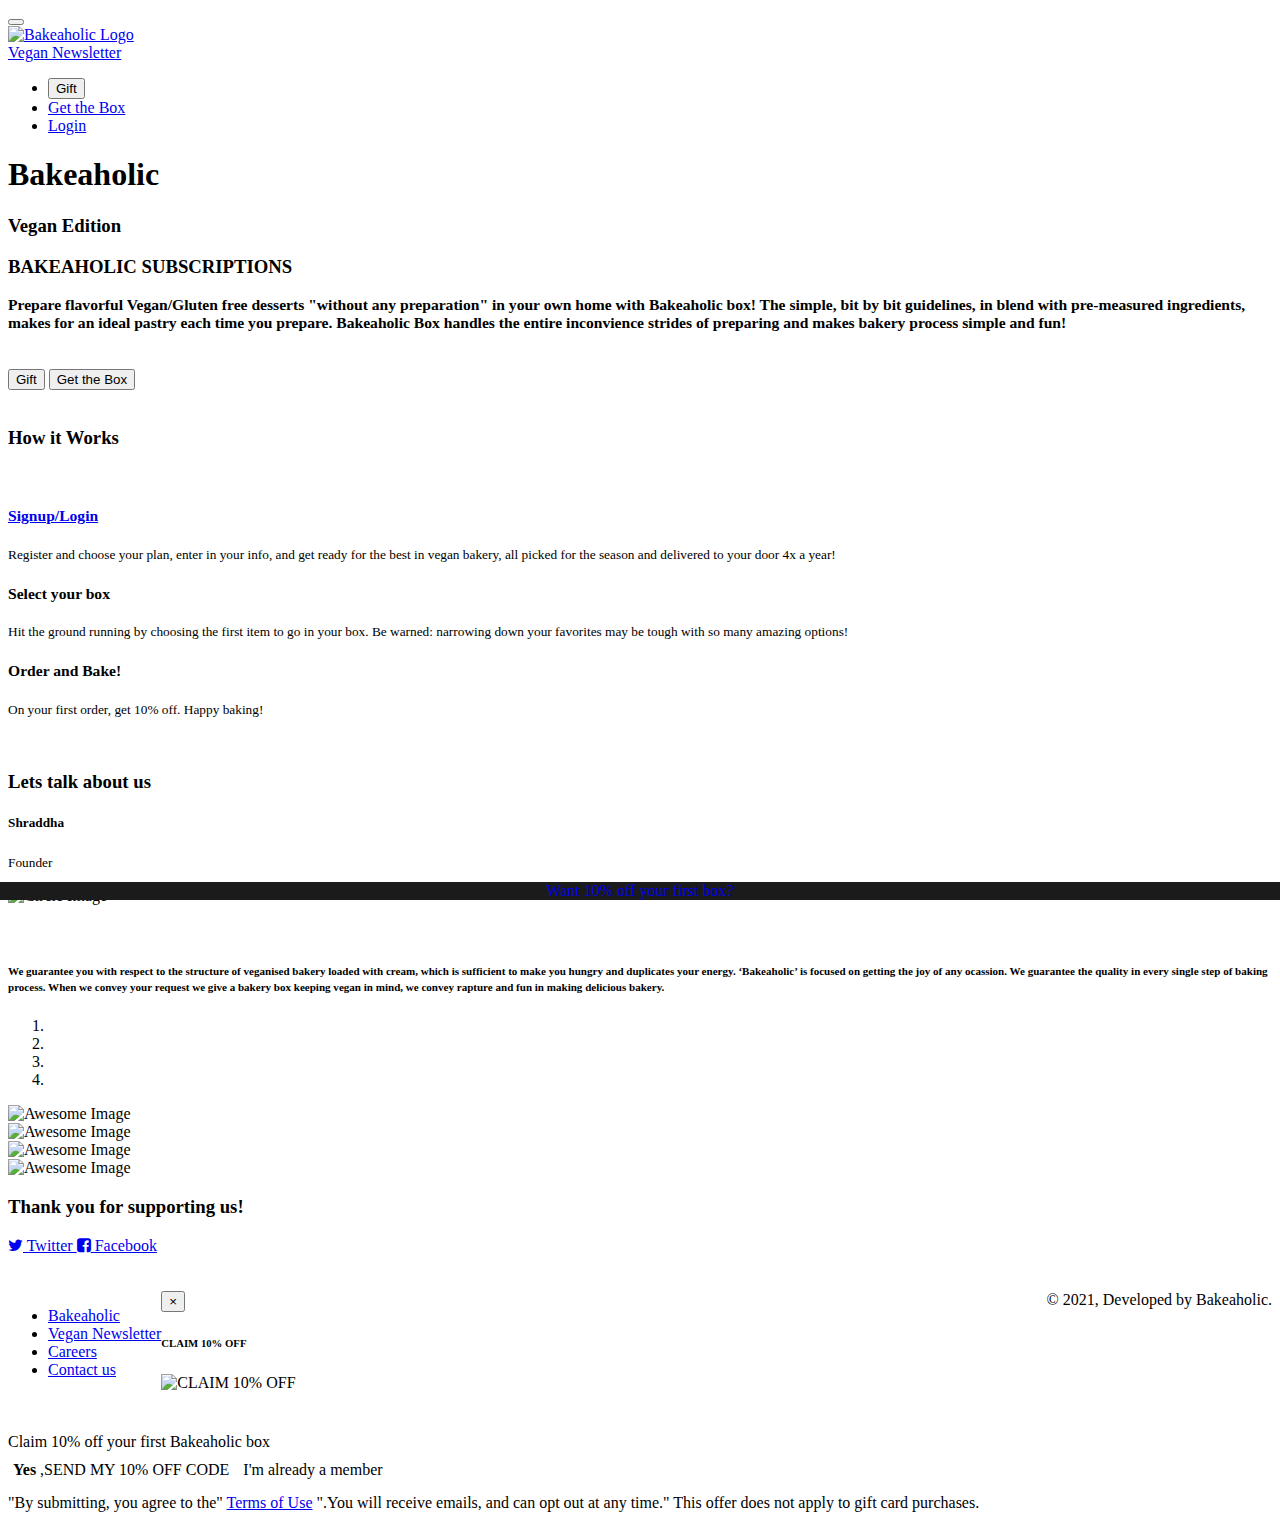
==== commit 9f1ed3e7: "updated href link" ====
--- a/index.html
+++ b/index.html
@@ -10,9 +10,9 @@
 	<meta content='width=device-width, initial-scale=1.0, maximum-scale=1.0, user-scalable=0' name='viewport' />
     <meta name="viewport" content="width=device-width" />
 
-    <link href="../bootstrap.css" rel="stylesheet" />
-    <link href="../bakeaholic-homepage.css" rel="stylesheet"/>
-    <link href="../demo.css" rel="stylesheet" />
+    <link href="../bakeaholic.github.io/bootstrap.css" rel="stylesheet" />
+    <link href="../bakeaholic.github.io/bakeaholic-homepage.css" rel="stylesheet"/>
+    <link href="../bakeaholic.github.io/demo.css" rel="stylesheet" />
 
     <!--     Fonts and icons     -->
     <link href="http://maxcdn.bootstrapcdn.com/font-awesome/4.2.0/css/font-awesome.min.css" rel="stylesheet">
@@ -35,11 +35,11 @@
         <span class="icon-bar"></span>
         
       </button>
-      <a href="../bakeaholic/index_newsletter.html" >
+      <a href="../bakeaholic.github.io/bakeaholic/index_newsletter.html" >
     
            <div class="logo-container">
                 <div class="logo">
-                    <img src="../page-img/new_logo.png" alt="Bakeaholic Logo">
+                    <img src="../bakeaholic.github.io/page-img/new_logo.png" alt="Bakeaholic Logo">
                 </div>
                 <div class="brand">
                     Vegan Newsletter
@@ -61,7 +61,7 @@
             <a href="#fakellink" target="_blank" class="btn btn-danger btn-fill">Get the Box</a>
           </li>
           <li>
-            <a href="../Login/register.html" class="btn btn-danger btn-simple ">Login</a>
+            <a href="../bakeaholic.github.io/Login/register.html" class="btn btn-danger btn-simple ">Login</a>
           </li> 
        </ul>
     </div><!-- /.navbar-collapse -->
@@ -108,7 +108,7 @@
                         <div class="how-steps container row">
                           <div class="how-step col-sm-8">
                               <div class="how-step1 howStepRegister"></div>
-                              <h3> <small> <a class="login-link" href= "../Login/register.html">Signup/Login </a></small></h3>
+                              <h3> <small> <a class="login-link" href= "../bakeaholic.github.io/Login/register.html">Signup/Login </a></small></h3>
                               <p> <small>
                             Register and choose your plan, enter in your info, and get ready for the best in vegan bakery, all picked for the season and delivered to your door 4x a year!
                               </small> </p>
@@ -140,7 +140,7 @@
                         <div class="col-xs-6  col-sm-3 col-md-2 col-md-offset-1">
                             <h5>Shraddha</h5>
                             <p class="text-center"> <small>Founder</small></p>
-                            <img src="../page-img/new_logo.png" alt="Circle Image" class="img-circle img-no-padding img-responsive" >
+                            <img src="../bakeaholic.github.io/page-img/new_logo.png" alt="Circle Image" class="img-circle img-no-padding img-responsive" >
                         </div>
                           <br clear="text-center">
                     </div>
@@ -172,16 +172,16 @@
               <!-- Wrapper for slides -->
               <div class="carousel-inner">
                 <div class="item active">
-                  <img src="../page-img/bake1.jpg" alt="Awesome Image">
+                  <img src="../bakeaholic.github.io/page-img/bake1.jpg" alt="Awesome Image">
                 </div>
                 <div class="item">
-                  <img src="../page-img/bake2.jpg" alt="Awesome Image">
+                  <img src="../bakeaholic.github.io/page-img/bake2.jpg" alt="Awesome Image">
                 </div>
                 <div class="item">
-                  <img src="../page-img/bake3.jpg" alt="Awesome Image">
+                  <img src="../bakeaholic.github.io/page-img/bake3.jpg" alt="Awesome Image">
                 </div>
                 <div class="item">
-                  <img src="../page-img/bake5.jpg" alt="Awesome Image">
+                  <img src="../bakeaholic.github.io/page-img/bake5.jpg" alt="Awesome Image">
                 </div>
                 </div>
               
@@ -212,17 +212,17 @@
             <ul>
 
                 <li>
-                    <a href="../Home-page/index.html">
+                    <a href="../bakeaholic.github.io/index.html">
                         Bakeaholic
                     </a>
                 </li>
                 <li>
-                    <a href="../bakeaholic/index_newsletter.html">
+                    <a href="../bakeaholic.github.io/bakeaholic/index_newsletter.html">
                        Vegan Newsletter
                     </a>
                 </li>
                 <li>
-                    <a href="../bakeaholic/about.html#career">
+                    <a href="../bakeaholic.github.io/bakeaholic/about.html#career">
                         Careers
                     </a>
                 </li>
@@ -252,10 +252,10 @@
       </h6>
     </div>
     <div class="modal-body" style="padding: 0; padding-bottom: 15px;">
-    <img id="modal-thumbnail-entry" class="modal-thumbnail" src="../page-img/modal_img.jpg"
+    <img id="modal-thumbnail-entry" class="modal-thumbnail" src="../bakeaholic.github.io/page-img/modal_img.jpg"
     style="margin-bottom: 10px; display: none;" alt="CLAIM 10% OFF" 
     loading="lazy"> 
-    <img class="modal-thumbnail-exit" class="modal-thumbnail" src="../page-img/modal_img.jpg"
+    <img class="modal-thumbnail-exit" class="modal-thumbnail" src="../bakeaholic.github.io/page-img/modal_img.jpg"
     style="margin-bottom: 25px;" alt="CLAIM 10% OFF" loading="lazy"> 
     <p id="modal-description" style="margin-bottom: 10px;">Claim 10% off your first Bakeaholic box </p>
    <p id="modal-error" class="text-danger" style="display: none;"></p>
@@ -268,7 +268,7 @@
       JOIN FOR FREE</a>
     </div>
     <a id="modal-entry-no" class="light-gray" style="display: none; margin: 10px; font-size: 13px;" 
-    href="../Login/signup.html" >Just take me to the site</a>
+    href="../bakeaholic.github.io/Login/signup.html" >Just take me to the site</a>
     <a class="btn btn-primary" id="modal-exit-yes" style="margin: 5px;">
     <strong>Yes</strong>
     ,SEND MY 10% OFF CODE
@@ -276,7 +276,7 @@
     <a class="btn btn-primary" id="modal-exit-no" style="margin: 5px;"> I'm already a member</a>
     <a class="btn btn-primary" id="modal-exit-submit" style="width: 75%; margin: 5px; display: none;">GET MY 10% OFF CODE</a>
      <a class="btn btn-primary" id="modal-exit-continue" style="display: none; margin: 5px;"> CONTINUE</a>
-     <a class="btn btn-primary" id="modal-exit-sign-in" style="display: none; margin: 5px;" href="../Login/register.html">
+     <a class="btn btn-primary" id="modal-exit-sign-in" style="display: none; margin: 5px;" href="../bakeaholic.github.io/Login/register.html">
     LOG IN</a>
 </div>
 <div class="modal-footer">
@@ -330,10 +330,10 @@
 
 	<!--  Plugins -->
   
-	<script src="../js/bakeaholic-checkbox.js"></script>
-	<script src="../js/bakeaholic-radio.js"></script>
-	<script src="../js/bootstrap-select.js"></script>
-	<script src="../js/bootstrap-datepicker.js"></script>
-
-	<script src="../js/bakeaholic.js"></script>
+	<script src="../bakeaholic.github.io/js/bakeaholic-checkbox.js"></script>
+	<script src="../bakeaholic.github.io/js/bakeaholic-radio.js"></script>
+	<script src="../bakeaholic.github.io/js/bootstrap-select.js"></script>
+	<script src="../bakeaholic.github.io/js/bootstrap-datepicker.js"></script>
+
+	<script src="../bakeaholic.github.io/js/bakeaholic.js"></script>
 </html>
